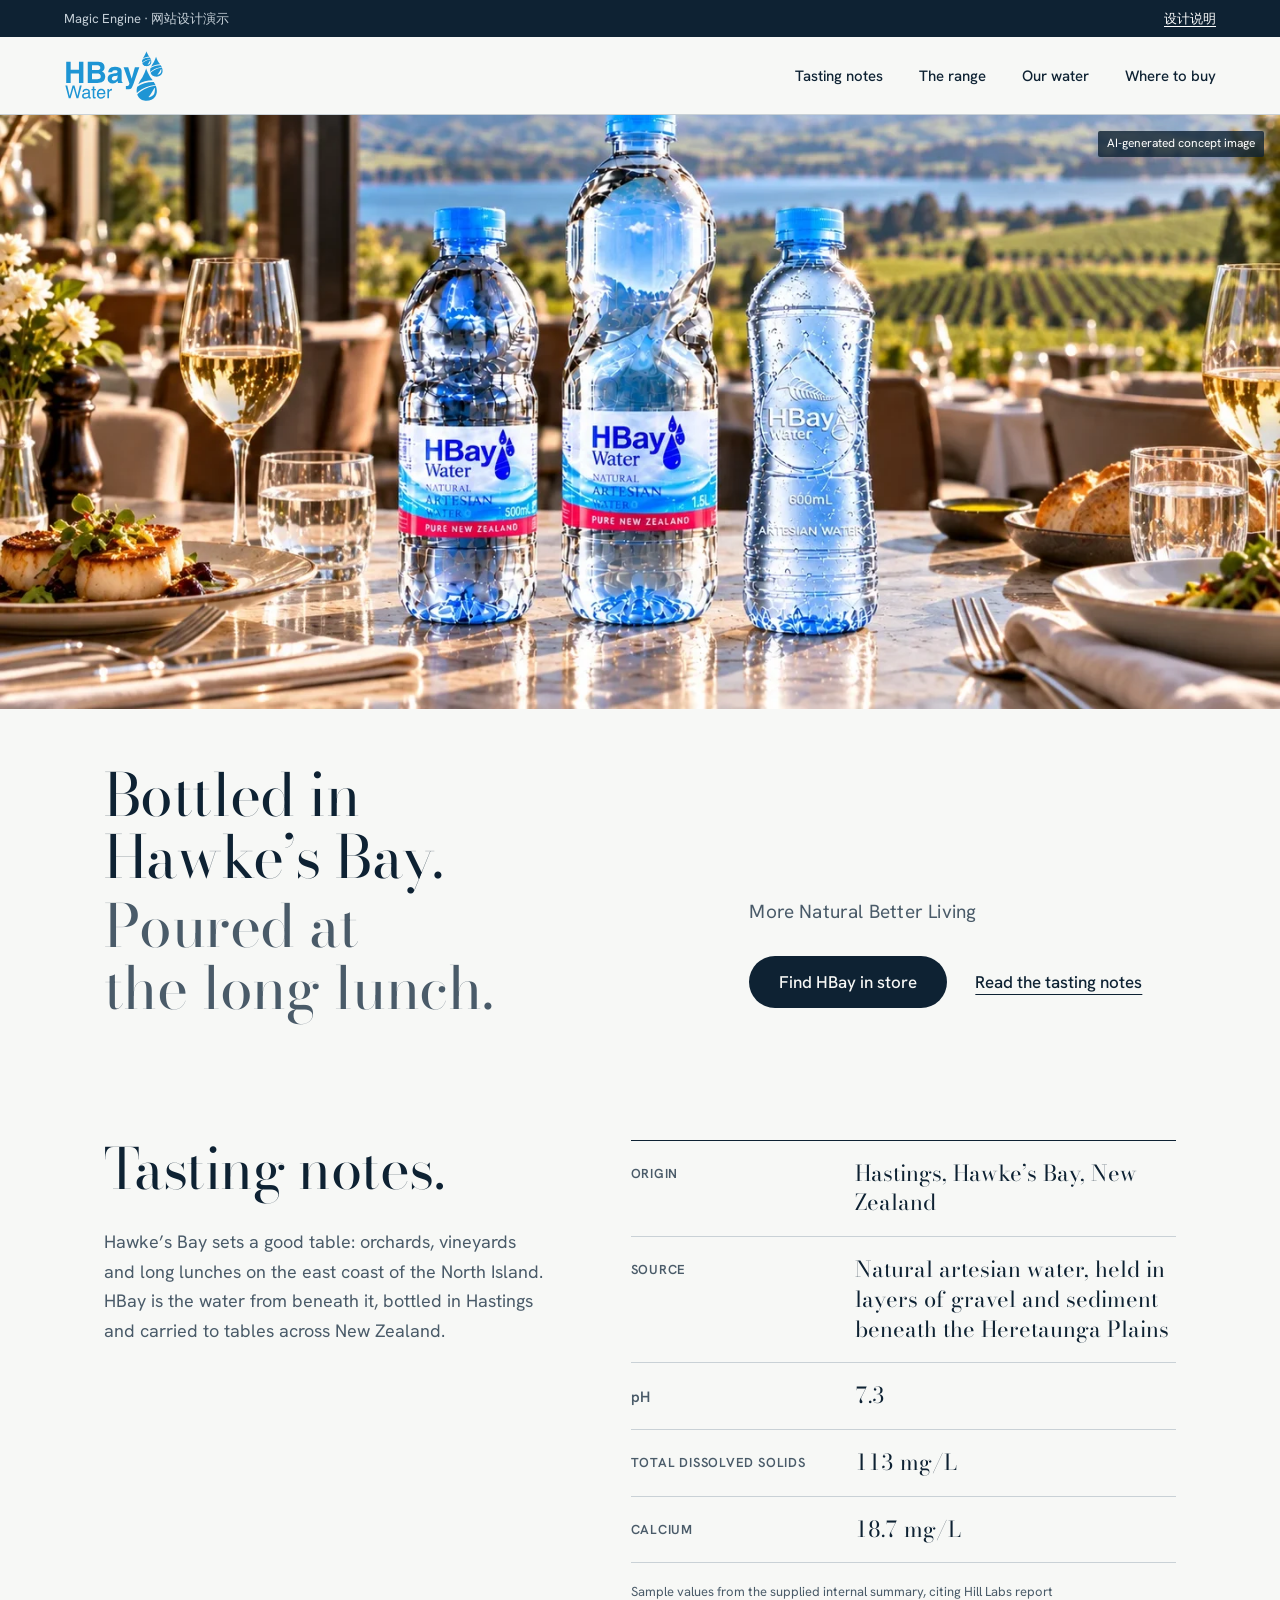
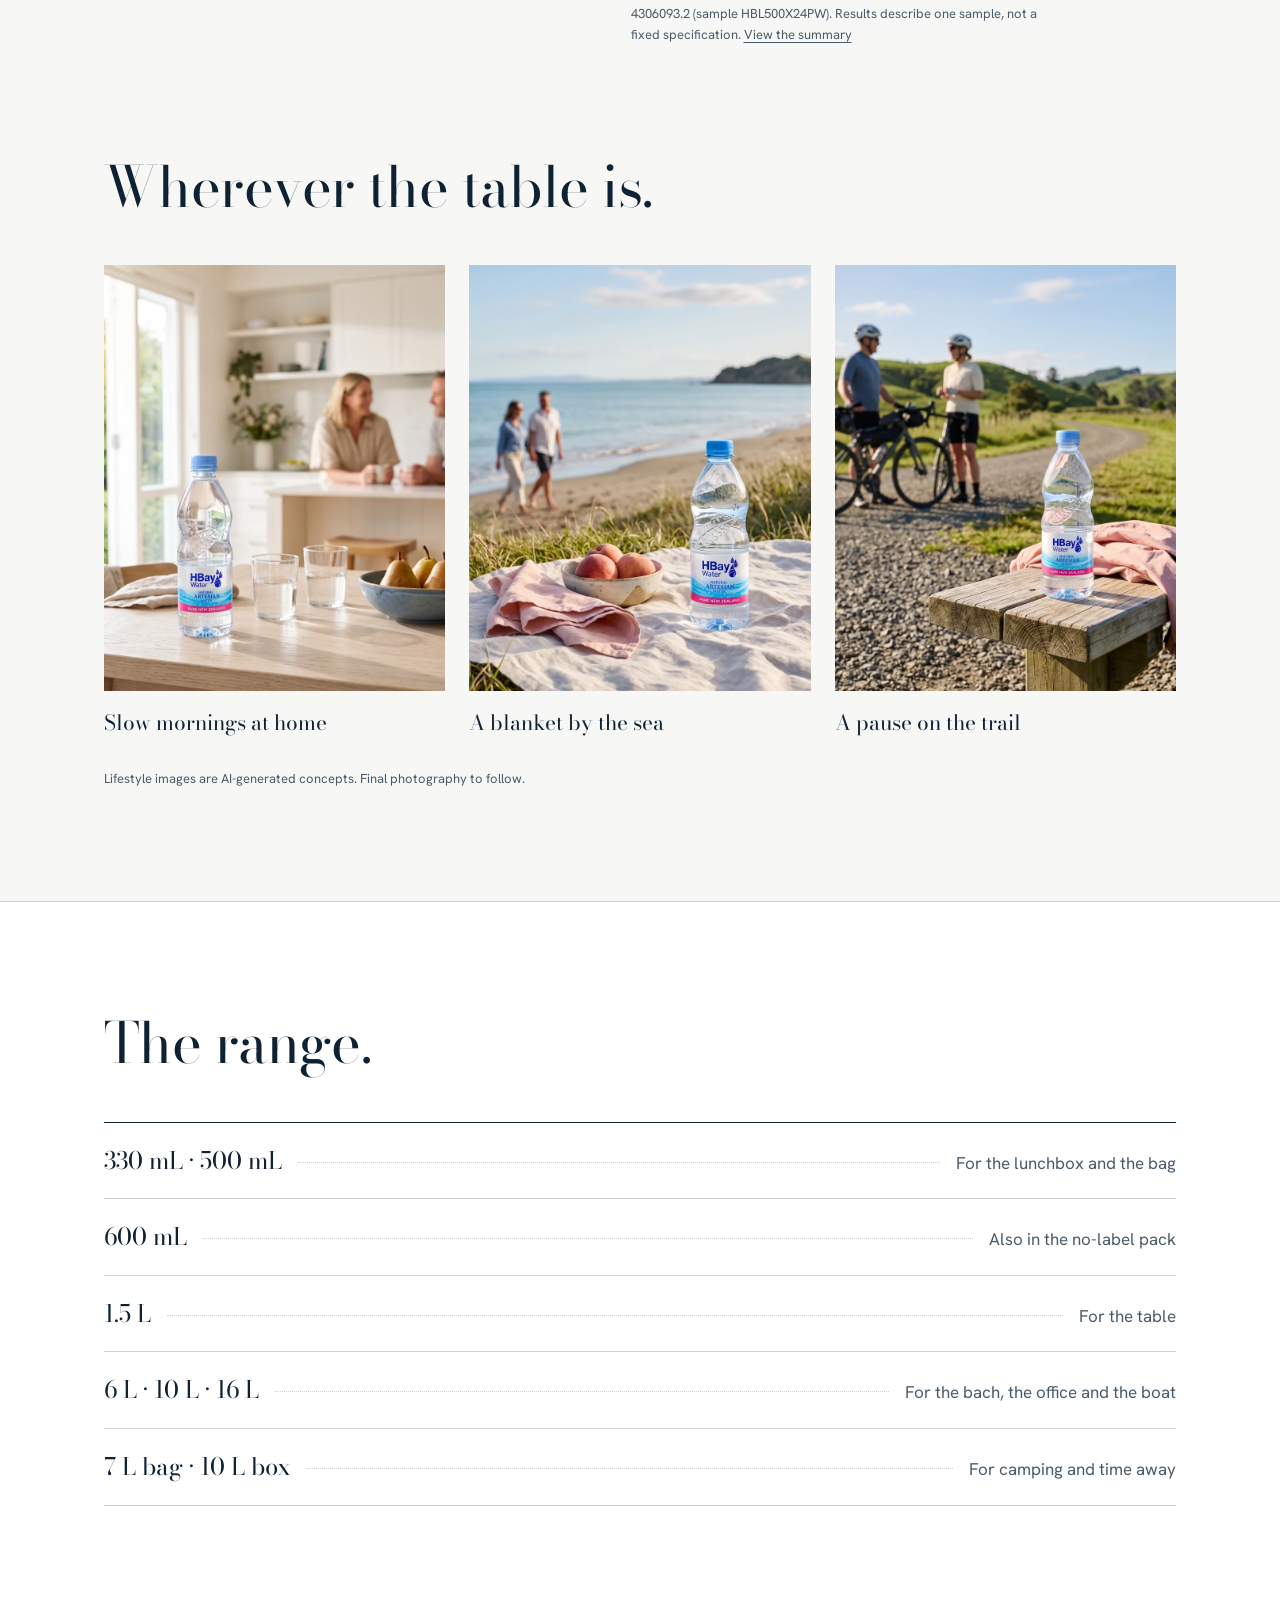
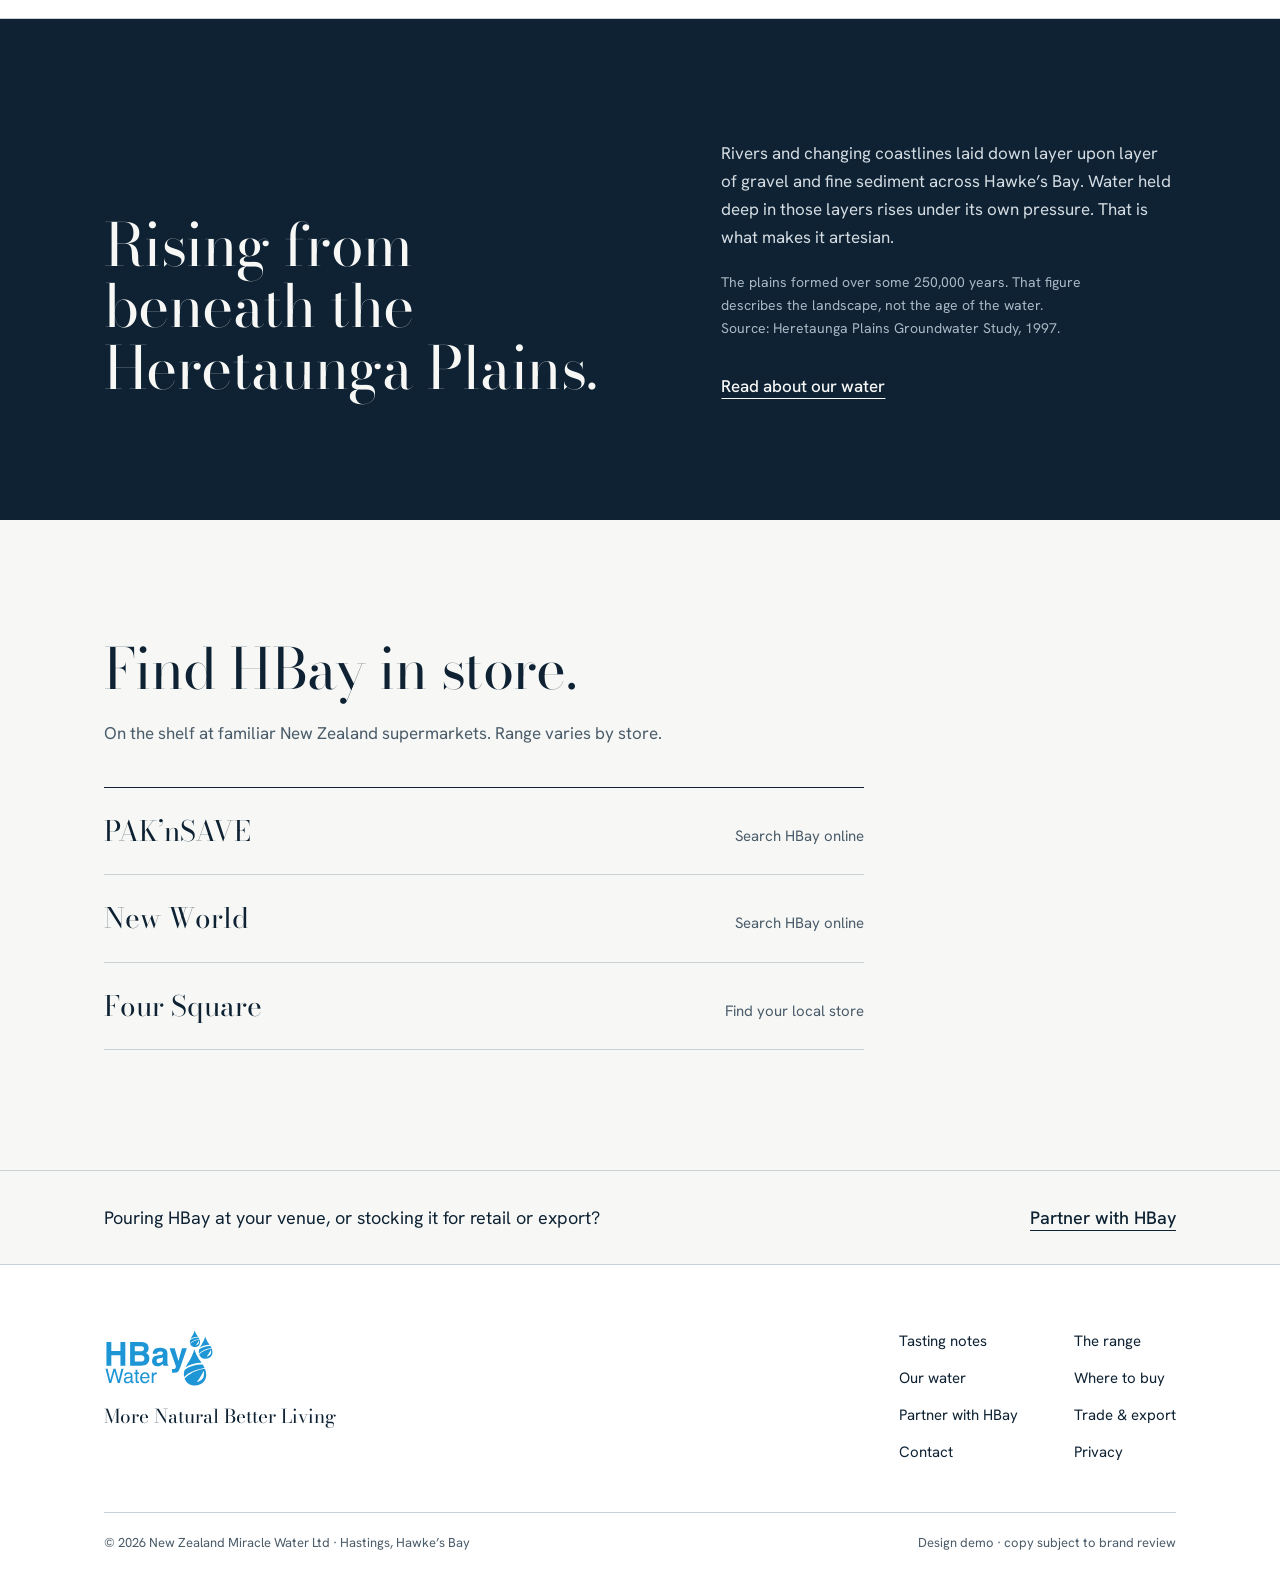
==== design/index.html @ 1680ffd0 "Merge pull request #3 from bigbigraydeng-maker/home-redesign-benchmark Home: Hawke's Bay long-lunch " ====
<!doctype html>
<html lang="en-NZ">
<head>
<meta charset="utf-8">
<meta name="viewport" content="width=device-width,initial-scale=1">
<meta name="robots" content="noindex,nofollow">
<title>HBay Water · More Natural Better Living</title>
<meta name="description" content="HBay natural artesian water, bottled in Hastings, Hawke’s Bay. Find it at PAK’nSAVE, New World and Four Square.">
<link rel="preconnect" href="https://fonts.googleapis.com">
<link rel="preconnect" href="https://fonts.gstatic.com" crossorigin>
<link href="https://fonts.googleapis.com/css2?family=Bodoni+Moda:ital,opsz,wght@0,6..96,400;0,6..96,500;1,6..96,400&family=Hanken+Grotesk:wght@400;500;600&display=swap" rel="stylesheet">
<link rel="stylesheet" href="home.css">
</head>
<body>
<div class="demo-bar"><span>Magic Engine · 网站设计演示</span><a href="review.html">设计说明</a></div>

<header class="nav">
  <a class="nav-logo" href="index.html" aria-label="HBay Water home"><img src="../assets/brand/hbay-logo.svg" alt="HBay Water" width="132" height="69"></a>
  <nav class="nav-links" id="nav-links" aria-label="Main">
    <a href="#notes">Tasting notes</a>
    <a href="#list">The range</a>
    <a href="our-water.html">Our water</a>
    <a href="#buy">Where to buy</a>
  </nav>
  <button class="nav-toggle" type="button" aria-controls="nav-links" aria-expanded="false">Menu</button>
</header>

<main>
  <section class="hero" aria-labelledby="hero-title">
    <img class="hero-photo" src="../assets/home/long-lunch.webp" width="1448" height="746" fetchpriority="high" alt="HBay 500 mL, 1.5 L and 600 mL bottles on a lunch table above vineyards and a lake">
    <div class="hero-copy">
      <h1 id="hero-title">Bottled in Hawke’s&nbsp;Bay. <span class="second">Poured at the long&nbsp;lunch.</span></h1>
      <div class="hero-side">
        <p class="hero-slogan">More Natural Better Living</p>
        <div class="hero-actions">
          <a class="btn" href="#buy">Find HBay in store</a>
          <a class="link" href="#notes">Read the tasting notes</a>
        </div>
      </div>
    </div>
    <p class="credit">AI-generated concept image</p>
  </section>

  <section class="notes" id="notes" aria-labelledby="notes-title">
    <div class="wrap notes-grid">
      <div class="notes-intro">
        <h2 id="notes-title">Tasting notes.</h2>
        <p>Hawke’s Bay sets a good table: orchards, vineyards and long lunches on the east coast of the North Island. HBay is the water from beneath it, bottled in Hastings and carried to tables across New Zealand.</p>
      </div>
      <div>
        <dl class="sheet">
          <div><dt>Origin</dt><dd>Hastings, Hawke’s Bay, New Zealand</dd></div>
          <div><dt>Source</dt><dd>Natural artesian water, held in layers of gravel and sediment beneath the Heretaunga Plains</dd></div>
          <div><dt class="raw">pH</dt><dd>7.3</dd></div>
          <div><dt>Total dissolved solids</dt><dd>113 mg/L</dd></div>
          <div><dt>Calcium</dt><dd>18.7 mg/L</dd></div>
        </dl>
        <p class="sheet-note">Sample values from the supplied internal summary, citing Hill Labs report 4306093.2 (sample HBL500X24PW). Results describe one sample, not a fixed specification. <a href="reports.html?doc=water">View the summary</a></p>
      </div>
    </div>
  </section>

  <section class="moments" aria-labelledby="moments-title">
    <div class="wrap">
      <h2 id="moments-title">Wherever the table is.</h2>
    </div>
    <div class="wrap moments-row">
      <figure><img src="../assets/lifestyle/v5/kitchen-morning.webp" width="1440" height="1076" loading="lazy" alt="An HBay bottle and glasses on a kitchen table on a bright morning"><figcaption>Slow mornings at home</figcaption></figure>
      <figure><img src="../assets/lifestyle/v5/coastal-picnic.webp" width="1440" height="1076" loading="lazy" alt="An HBay bottle on a picnic blanket above a beach"><figcaption>A blanket by the sea</figcaption></figure>
      <figure><img src="../assets/lifestyle/v5/trail-break.webp" width="1440" height="1076" loading="lazy" alt="An HBay bottle on a bench beside a country cycle trail"><figcaption>A pause on the trail</figcaption></figure>
    </div>
    <div class="wrap"><p class="credit-line">Lifestyle images are AI-generated concepts. Final photography to follow.</p></div>
  </section>

  <section class="list" id="list" aria-labelledby="list-title"><span id="range" class="anchor"></span>
    <div class="wrap">
      <h2 id="list-title">The range.</h2>
      <ol class="menu">
        <li><span class="item">330 mL · 500 mL</span><span class="dots" aria-hidden="true"></span><span class="use">For the lunchbox and the bag</span></li>
        <li><span class="item">600 mL</span><span class="dots" aria-hidden="true"></span><span class="use">Also in the no-label pack</span></li>
        <li><span class="item">1.5 L</span><span class="dots" aria-hidden="true"></span><span class="use">For the table</span></li>
        <li><span class="item">6 L · 10 L · 16 L</span><span class="dots" aria-hidden="true"></span><span class="use">For the bach, the office and the boat</span></li>
        <li><span class="item">7 L bag · 10 L box</span><span class="dots" aria-hidden="true"></span><span class="use">For camping and time away</span></li>
      </ol>
    </div>
  </section>

  <section class="source" aria-labelledby="source-title"><span id="water" class="anchor"></span><span id="story" class="anchor"></span>
    <div class="wrap source-grid">
      <h2 id="source-title">Rising from beneath the Heretaunga Plains.</h2>
      <div>
        <p>Rivers and changing coastlines laid down layer upon layer of gravel and fine sediment across Hawke’s Bay. Water held deep in those layers rises under its own pressure. That is what makes it artesian.</p>
        <p class="aside">The plains formed over some 250,000 years. That figure describes the landscape, not the age of the water. Source: Heretaunga Plains Groundwater Study, 1997.</p>
        <a class="link" href="our-water.html">Read about our water</a>
      </div>
    </div>
  </section>

  <section class="buy" id="buy" aria-labelledby="buy-title">
    <div class="wrap buy-wrap">
      <div>
        <h2 id="buy-title">Find HBay in store.</h2>
        <p class="buy-intro">On the shelf at familiar New Zealand supermarkets. Range varies by store.</p>
        <ul class="stores">
          <li><a href="https://www.paknsave.co.nz/shop/search?pg=1&amp;q=hbay" target="_blank" rel="noopener"><span>PAK’nSAVE</span><small>Search HBay online</small></a></li>
          <li><a href="https://www.newworld.co.nz/shop/search?pg=1&amp;q=hbay" target="_blank" rel="noopener"><span>New World</span><small>Search HBay online</small></a></li>
          <li><a href="https://www.foursquare.co.nz/store-finder" target="_blank" rel="noopener"><span>Four Square</span><small>Find your local store</small></a></li>
        </ul>
      </div>
    </div>
  </section>

  <aside class="trade">
    <div class="wrap trade-row">
      <p>Pouring HBay at your venue, or stocking it for retail or export?</p>
      <a class="link" href="partner.html">Partner with HBay</a>
    </div>
  </aside>
</main>

<footer class="footer">
  <div class="wrap footer-row">
    <div>
      <img src="../assets/brand/hbay-logo.svg" alt="HBay Water" width="110" height="58">
      <p class="footer-slogan">More Natural Better Living</p>
    </div>
    <nav aria-label="Footer">
      <a href="#notes">Tasting notes</a>
      <a href="#list">The range</a>
      <a href="our-water.html">Our water</a>
      <a href="#buy">Where to buy</a>
      <a href="partner.html">Partner with HBay</a>
      <a href="trade-export.html">Trade &amp; export</a>
      <a href="contact.html">Contact</a>
      <a href="privacy.html">Privacy</a>
    </nav>
  </div>
  <div class="wrap footer-base">
    <span>© 2026 New Zealand Miracle Water Ltd · Hastings, Hawke’s Bay</span>
    <span>Design demo · copy subject to brand review</span>
  </div>
</footer>

<script>
const t=document.querySelector('.nav-toggle'),l=document.getElementById('nav-links');
t.addEventListener('click',()=>{const o=l.classList.toggle('open');t.setAttribute('aria-expanded',o)});
l.querySelectorAll('a').forEach(a=>a.addEventListener('click',()=>{l.classList.remove('open');t.setAttribute('aria-expanded','false')}));
</script>
</body>
</html>
---- design/home.css ----
/* HBay home: a Hawke's Bay cellar-door tasting card, applied to water. */
:root{
  --linen:#F7F8F6;
  --white:#fff;
  --ink:#0E2233;
  --ink-soft:#4A5B69;
  --rule:#C9D1D6;
  --blue:#1E95D4;
  --blue-text:#0D6FA3;
  --serif:"Bodoni Moda",Didot,"Bodoni 72",serif;
  --sans:"Hanken Grotesk",system-ui,sans-serif;
  --wrap:1200px;
  --gutter:clamp(20px,5vw,64px);
}
*{box-sizing:border-box}
html{scroll-behavior:smooth;-webkit-text-size-adjust:100%}
body{margin:0;background:var(--linen);color:var(--ink);font:400 17px/1.65 var(--sans)}
img{display:block;max-width:100%;height:auto}
a{color:inherit}
p{margin:0}
::selection{background:var(--ink);color:var(--linen)}
:focus-visible{outline:2px solid var(--blue-text);outline-offset:4px}
h1,h2{font-family:var(--serif);font-weight:400;letter-spacing:-.01em;line-height:1.05;margin:0;text-wrap:balance;font-optical-sizing:auto}
h1 em,h2 em{font-style:italic}
.wrap{max-width:var(--wrap);margin:0 auto;padding:0 var(--gutter)}
.anchor{position:absolute;top:-90px}
section{position:relative}

/* Demo chrome (client review only) */
.demo-bar{display:flex;justify-content:space-between;gap:16px;padding:8px var(--gutter);background:var(--ink);color:#C7D1D9;font-size:13px}
.demo-bar a{color:var(--white);text-underline-offset:3px}

/* Navigation */
.nav{position:sticky;top:0;z-index:10;display:flex;align-items:center;justify-content:space-between;gap:24px;height:78px;padding:0 var(--gutter);background:rgba(247,248,246,.96);border-bottom:1px solid var(--rule)}
.nav-logo img{width:100px}
.nav-links{display:flex;gap:36px;font-size:15px;font-weight:500}
.nav-links a{text-decoration:underline;text-decoration-color:transparent;text-underline-offset:8px;padding:6px 0;transition:text-decoration-color .25s}
.nav-links a:hover{text-decoration-color:var(--ink)}
.nav-toggle{display:none;font:500 15px/1 var(--sans);color:var(--ink);background:none;border:1px solid var(--rule);border-radius:999px;padding:12px 18px;cursor:pointer}

/* Buttons and links */
.btn{display:inline-flex;align-items:center;min-height:52px;padding:0 30px;border-radius:999px;background:var(--ink);color:var(--linen);font-weight:500;text-decoration:none;transition:background .25s}
.btn:hover{background:var(--blue-text)}
.link{font-weight:500;text-decoration:underline;text-decoration-thickness:1px;text-underline-offset:6px}
.link:hover{color:var(--blue-text)}

/* Hero: the table among the vines, un-fogged; headline set below on the linen like a cover line */
.hero{background:var(--linen)}
.hero-photo{width:100%;height:min(66vh,620px);object-fit:cover;object-position:50% 55%}
.hero-copy{display:grid;grid-template-columns:7fr 5fr;gap:48px;align-items:end;max-width:var(--wrap);margin:0 auto;padding:56px var(--gutter) 24px}
.hero h1{font-size:clamp(40px,4.6vw,68px)}
.hero h1 .second{display:block;margin-top:.12em;color:var(--ink-soft)}
.hero-side{align-self:end;padding-bottom:12px}
.hero-slogan{font-size:19px;letter-spacing:.01em;color:var(--ink-soft)}
.hero-actions{display:flex;flex-wrap:wrap;align-items:center;gap:20px 28px;margin-top:28px}
.credit{position:absolute;z-index:2;right:16px;top:16px;font-size:12px;color:var(--white);background:rgba(14,34,51,.8);padding:3px 9px;border-radius:2px}

/* Tasting notes: a printed sheet with hairline rules */
.notes{padding:96px 0 112px}
.notes-grid{display:grid;grid-template-columns:5fr 6fr;gap:72px;align-items:start}
.notes h2,.moments h2,.list h2,.buy h2{font-size:clamp(40px,4.4vw,64px)}
.notes-intro p{margin-top:28px;max-width:44ch;color:var(--ink-soft);font-size:18px}
.sheet{margin:0;border-top:1px solid var(--ink)}
.sheet div{display:grid;grid-template-columns:200px 1fr;gap:24px;padding:18px 0;border-bottom:1px solid var(--rule)}
.sheet dt{font-size:13px;font-weight:600;letter-spacing:.06em;text-transform:uppercase;color:var(--ink-soft);padding-top:4px}
.sheet dt.raw{text-transform:none;letter-spacing:.02em;font-size:15px}
.sheet dd{margin:0;font-family:var(--serif);font-size:22px;line-height:1.35;font-variant-numeric:lining-nums tabular-nums}
.sheet-note{margin-top:18px;font-size:13px;color:var(--ink-soft);max-width:62ch}
.sheet-note a{text-underline-offset:3px}

/* Moments */
.moments{padding:0 0 112px}
.moments-row{display:grid;grid-template-columns:repeat(3,1fr);gap:24px;margin-top:48px}
.moments figure{margin:0}
.moments img{width:100%;aspect-ratio:4/5;object-fit:cover}
.moments figcaption{margin-top:14px;font-family:var(--serif);font-size:21px}
.credit-line{margin-top:28px;font-size:13px;color:var(--ink-soft)}

/* The list: a wine-list of formats */
.list{padding:112px 0;background:var(--white);border-top:1px solid var(--rule);border-bottom:1px solid var(--rule)}
.menu{list-style:none;margin:48px 0 0;padding:0;border-top:1px solid var(--ink)}
.menu li{display:flex;align-items:baseline;gap:16px;padding:18px 0;border-bottom:1px solid var(--rule)}
.menu .item{font-family:var(--serif);font-size:24px;white-space:nowrap;font-variant-numeric:lining-nums}
.menu .dots{flex:1;border-bottom:1px dotted var(--rule);transform:translateY(-6px)}
.menu .use{color:var(--ink-soft);text-align:right}

/* Source */
.source{padding:120px 0;background:var(--ink);color:var(--linen)}
.source-grid{display:grid;grid-template-columns:6fr 5fr;gap:72px;align-items:end}
.source h2{font-size:clamp(40px,4.6vw,68px)}
.source p{color:#D4DCE2;max-width:46ch}
.source .aside{margin-top:20px;font-size:14px;color:#A9B8C4}
.source .link{display:inline-block;margin-top:32px;color:var(--linen)}

/* Where to buy */
.buy{padding:120px 0}
.buy-wrap>div{max-width:760px}
.buy-intro{margin-top:20px;color:var(--ink-soft)}
.stores{list-style:none;margin:40px 0 0;padding:0;border-top:1px solid var(--ink)}
.stores a{display:flex;justify-content:space-between;align-items:baseline;gap:16px;padding:20px 0;border-bottom:1px solid var(--rule);text-decoration:none}
.stores span{transition:transform .25s}
.stores a:hover span{transform:translateX(10px)}
.stores span{font-family:var(--serif);font-size:28px}
.stores small{font-size:15px;color:var(--ink-soft)}
.shelf{margin:0;position:relative}
.shelf img{width:100%;aspect-ratio:4/3;object-fit:cover}
.shelf figcaption{position:absolute;left:14px;bottom:14px;font-size:12px;color:var(--white);background:rgba(14,34,51,.8);padding:3px 9px;border-radius:2px}

/* Trade line and footer */
.trade{border-top:1px solid var(--rule)}
.trade-row{display:flex;flex-wrap:wrap;justify-content:space-between;align-items:center;gap:16px;padding-top:32px;padding-bottom:32px;font-size:18px}
.footer{padding:64px 0 28px;background:var(--white);border-top:1px solid var(--rule)}
.footer-row{display:flex;flex-wrap:wrap;justify-content:space-between;gap:40px}
.footer-slogan{margin-top:14px;font-family:var(--serif);font-size:19px}
.footer nav{display:grid;grid-template-columns:repeat(2,auto);gap:12px 56px;font-size:15px}
.footer nav a{text-decoration:none}
.footer nav a:hover{text-decoration:underline;text-underline-offset:4px}
.footer-base{display:flex;flex-wrap:wrap;justify-content:space-between;gap:12px;margin-top:48px;font-size:13px;color:var(--ink-soft)}
.footer-base>span:first-child{flex:1}
.footer-base{background:linear-gradient(var(--rule),var(--rule)) var(--gutter) 0/calc(100% - 2*var(--gutter)) 1px no-repeat;padding-top:20px}

/* Tablet */
@media (max-width:960px){
  .notes-grid,.source-grid{grid-template-columns:1fr;gap:40px}
}

/* Phone: photo first, headline below on linen */
@media (max-width:720px){
  body{font-size:16px}
  .nav{height:64px}
  .nav-logo img{width:84px}
  .nav-toggle{display:block}
  .nav-links{display:none;position:absolute;top:100%;left:0;right:0;flex-direction:column;gap:0;background:var(--linen);border-bottom:1px solid var(--rule);padding:8px var(--gutter) 16px}
  .nav-links.open{display:flex}
  .nav-links a{padding:14px 0;border-bottom:1px solid var(--rule)}
  .hero-photo{height:auto;aspect-ratio:1/1;object-position:50% 50%}
  .hero-copy{grid-template-columns:1fr;gap:24px;padding:36px var(--gutter) 8px}
  .credit{top:12px;bottom:auto;right:12px}
  .notes,.list,.source,.buy{padding:80px 0}
  .moments{padding-bottom:80px}
  .moments-row{grid-template-columns:1fr;gap:32px}
  .moments img{aspect-ratio:4/3}
  .sheet div{grid-template-columns:1fr;gap:4px}
  .sheet dt.raw{text-transform:none;letter-spacing:.02em;font-size:15px}
.sheet dd{font-size:20px}
  .menu li{flex-wrap:wrap;gap:4px 16px}
  .menu .dots{display:none}
  .menu .use{text-align:left;flex-basis:100%}
  .stores span{font-size:24px}
  .footer nav{grid-template-columns:1fr 1fr;gap:12px 24px}
  .footer-base{flex-direction:column;gap:6px}
  .footer-base>span:first-child{flex:none}
}

@media (prefers-reduced-motion:reduce){html{scroll-behavior:auto}*{transition:none!important}}
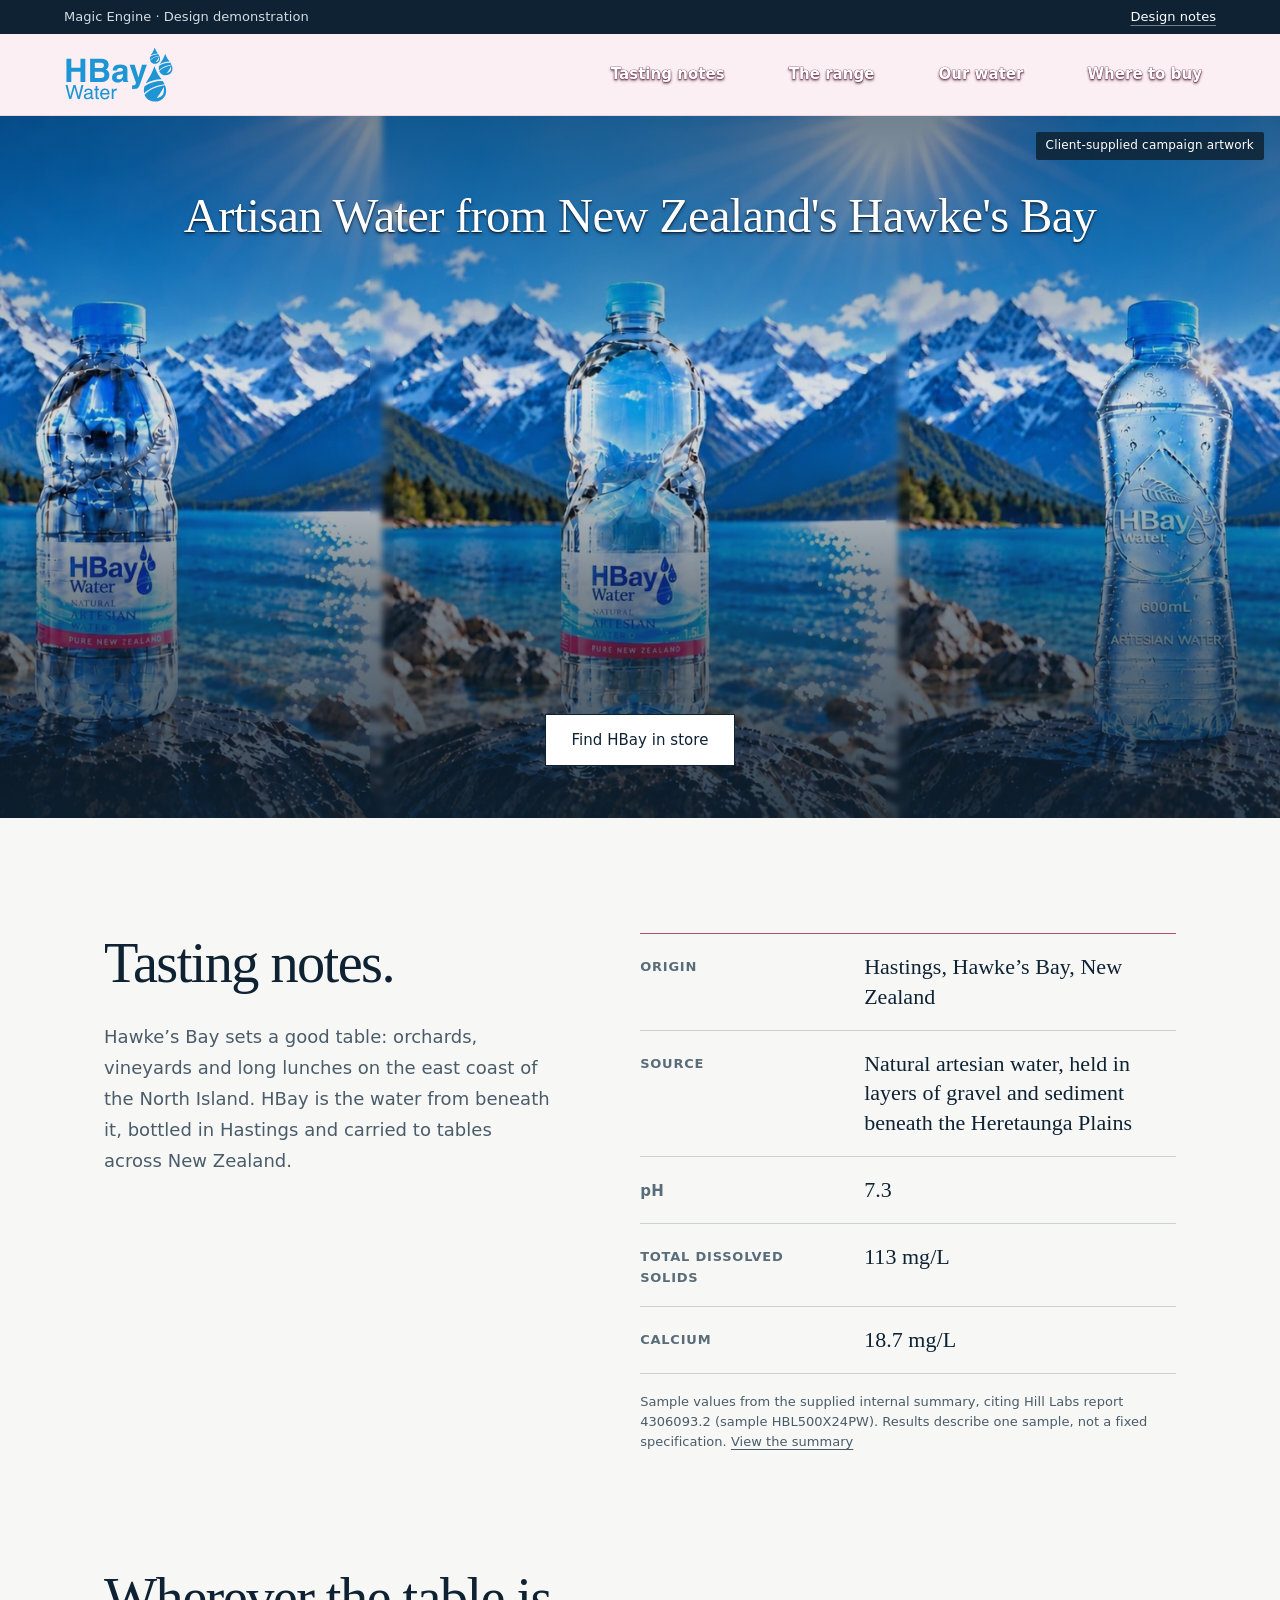
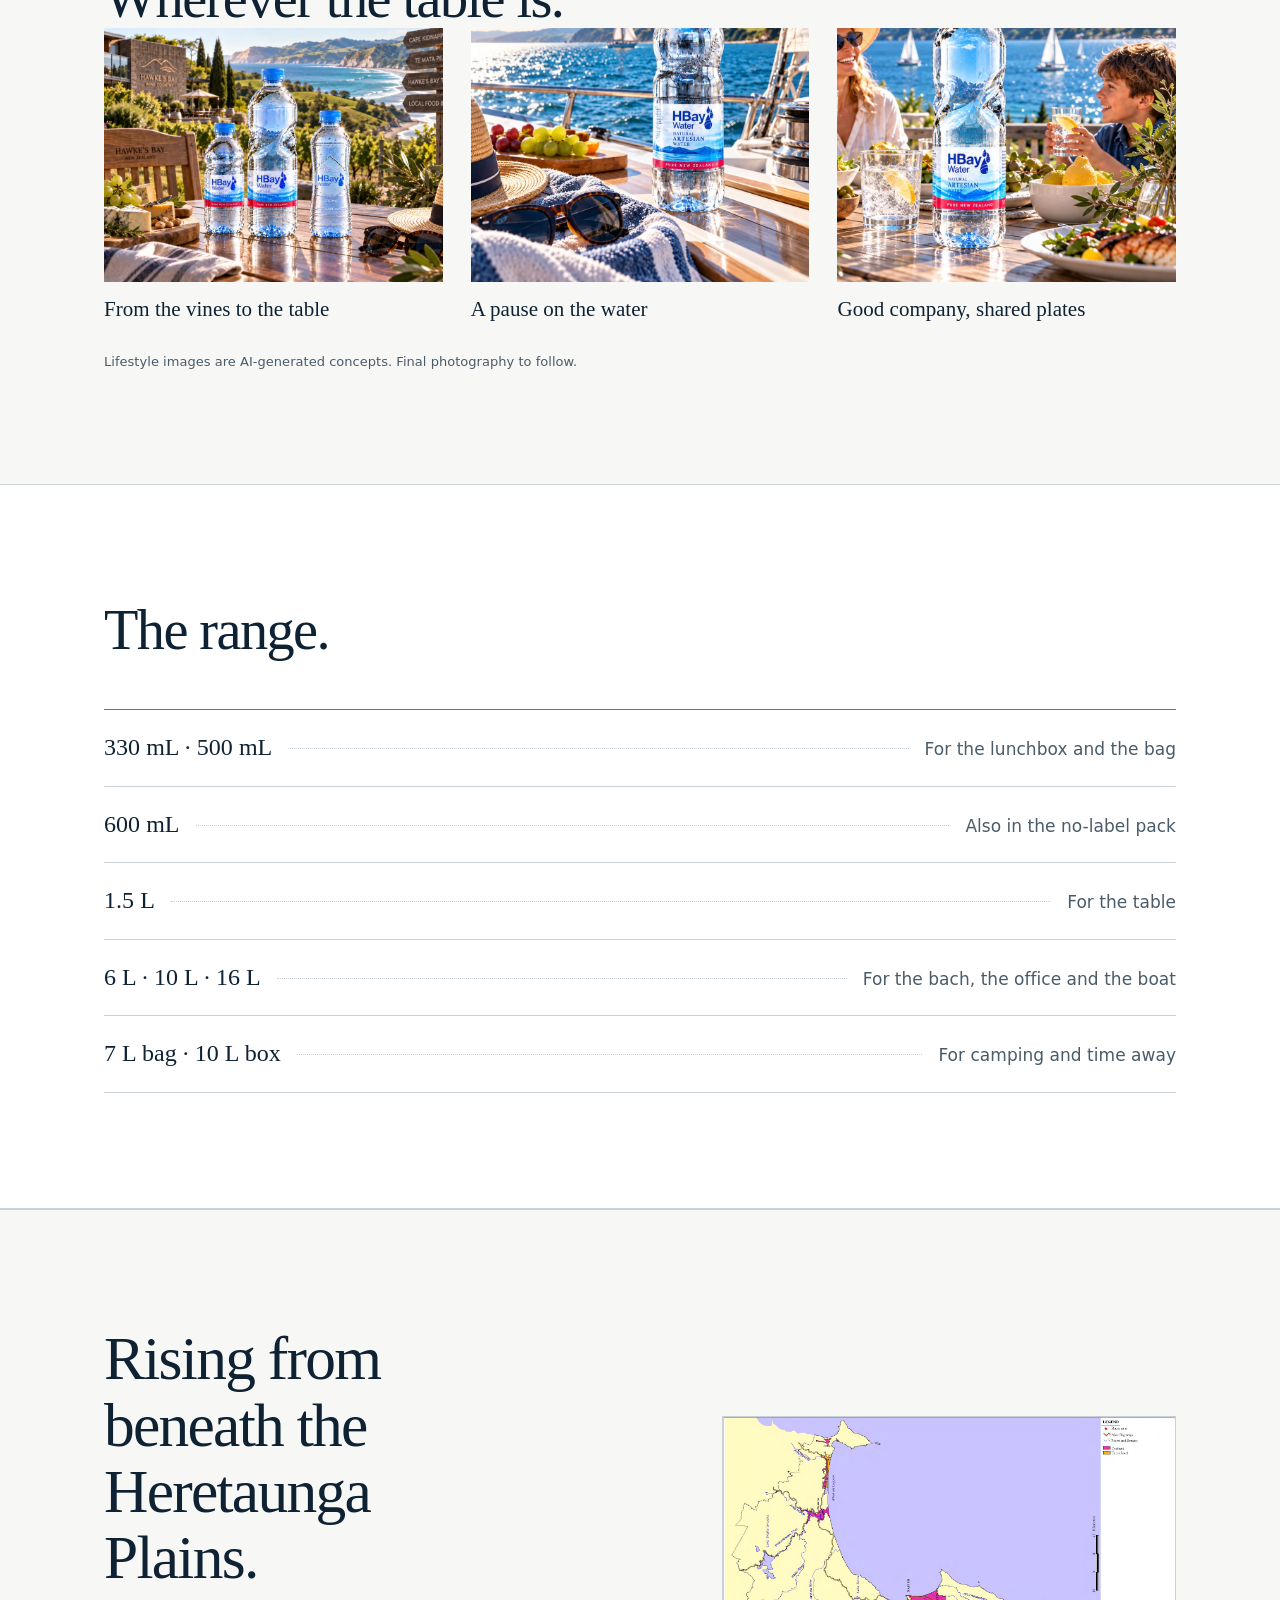
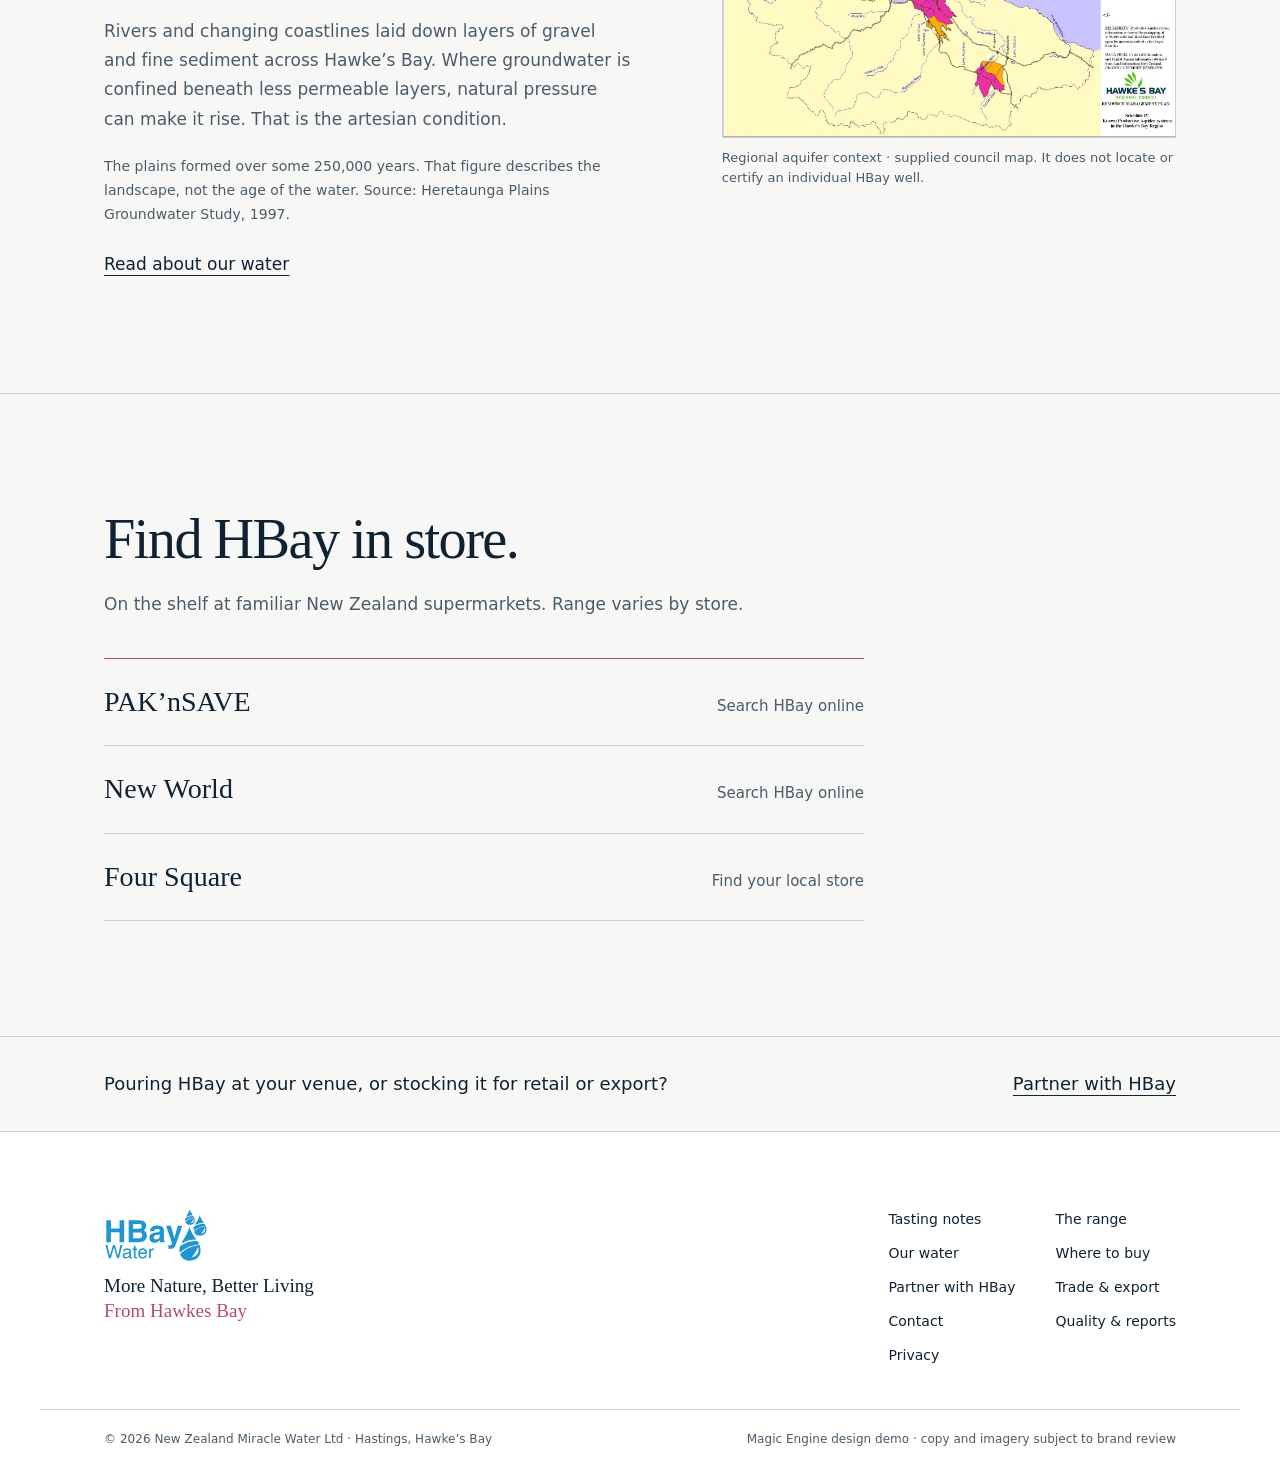
==== commit 6ded5a69: "Merge pull request #5 from bigbigraydeng-maker/codex-client-direction-handoff Backup: Codex client-d" ====
--- a/design/index.html
+++ b/design/index.html
@@ -4,15 +4,13 @@
 <meta charset="utf-8">
 <meta name="viewport" content="width=device-width,initial-scale=1">
 <meta name="robots" content="noindex,nofollow">
-<title>HBay Water · More Natural Better Living</title>
+<title>HBay Water · More Nature, Better Living · From Hawkes Bay</title>
 <meta name="description" content="HBay natural artesian water, bottled in Hastings, Hawke’s Bay. Find it at PAK’nSAVE, New World and Four Square.">
-<link rel="preconnect" href="https://fonts.googleapis.com">
-<link rel="preconnect" href="https://fonts.gstatic.com" crossorigin>
-<link href="https://fonts.googleapis.com/css2?family=Bodoni+Moda:ital,opsz,wght@0,6..96,400;0,6..96,500;1,6..96,400&family=Hanken+Grotesk:wght@400;500;600&display=swap" rel="stylesheet">
 <link rel="stylesheet" href="home.css">
+<link rel="stylesheet" href="wine-world.css">
 </head>
-<body>
-<div class="demo-bar"><span>Magic Engine · 网站设计演示</span><a href="review.html">设计说明</a></div>
+<body class="home-page">
+<div class="demo-bar"><span>Magic Engine · Design demonstration</span><a href="review.html">Design notes</a></div>
 
 <header class="nav">
   <a class="nav-logo" href="index.html" aria-label="HBay Water home"><img src="../assets/brand/hbay-logo.svg" alt="HBay Water" width="132" height="69"></a>
@@ -27,18 +25,16 @@
 
 <main>
   <section class="hero" aria-labelledby="hero-title">
-    <img class="hero-photo" src="../assets/home/long-lunch.webp" width="1448" height="746" fetchpriority="high" alt="HBay 500 mL, 1.5 L and 600 mL bottles on a lunch table above vineyards and a lake">
+    <img class="hero-photo" src="../assets/home/hbay-client-hero-clean.webp" width="1877" height="838" fetchpriority="high" alt="Three HBay Water bottles against an alpine lake landscape">
     <div class="hero-copy">
-      <h1 id="hero-title">Bottled in Hawke’s&nbsp;Bay. <span class="second">Poured at the long&nbsp;lunch.</span></h1>
+      <h1 id="hero-title" class="hero-title-overlay">Artisan Water from New Zealand's Hawke's Bay</h1>
       <div class="hero-side">
-        <p class="hero-slogan">More Natural Better Living</p>
         <div class="hero-actions">
           <a class="btn" href="#buy">Find HBay in store</a>
-          <a class="link" href="#notes">Read the tasting notes</a>
         </div>
       </div>
     </div>
-    <p class="credit">AI-generated concept image</p>
+    <p class="credit">Client-supplied campaign artwork</p>
   </section>
 
   <section class="notes" id="notes" aria-labelledby="notes-title">
@@ -65,9 +61,9 @@
       <h2 id="moments-title">Wherever the table is.</h2>
     </div>
     <div class="wrap moments-row">
-      <figure><img src="../assets/lifestyle/v5/kitchen-morning.webp" width="1440" height="1076" loading="lazy" alt="An HBay bottle and glasses on a kitchen table on a bright morning"><figcaption>Slow mornings at home</figcaption></figure>
-      <figure><img src="../assets/lifestyle/v5/coastal-picnic.webp" width="1440" height="1076" loading="lazy" alt="An HBay bottle on a picnic blanket above a beach"><figcaption>A blanket by the sea</figcaption></figure>
-      <figure><img src="../assets/lifestyle/v5/trail-break.webp" width="1440" height="1076" loading="lazy" alt="An HBay bottle on a bench beside a country cycle trail"><figcaption>A pause on the trail</figcaption></figure>
+      <figure><img src="../assets/lifestyle/client-marketing/quiet-table.webp" width="960" height="720" loading="lazy" decoding="async" alt="HBay bottles on an outdoor lunch table at a Hawke’s Bay vineyard, with coastal hills in the distance"><figcaption>From the vines to the table</figcaption></figure>
+      <figure><img src="../assets/lifestyle/client-marketing/coastal-lunch.webp" width="960" height="720" loading="lazy" decoding="async" alt="An HBay bottle and fruit on a boat-side table overlooking the water"><figcaption>A pause on the water</figcaption></figure>
+      <figure><img src="../assets/lifestyle/client-marketing/family-table.webp" width="960" height="720" loading="lazy" decoding="async" alt="HBay water and a shared meal with family gathered around a table by the bay"><figcaption>Good company, shared plates</figcaption></figure>
     </div>
     <div class="wrap"><p class="credit-line">Lifestyle images are AI-generated concepts. Final photography to follow.</p></div>
   </section>
@@ -87,12 +83,16 @@
 
   <section class="source" aria-labelledby="source-title"><span id="water" class="anchor"></span><span id="story" class="anchor"></span>
     <div class="wrap source-grid">
-      <h2 id="source-title">Rising from beneath the Heretaunga Plains.</h2>
-      <div>
-        <p>Rivers and changing coastlines laid down layer upon layer of gravel and fine sediment across Hawke’s Bay. Water held deep in those layers rises under its own pressure. That is what makes it artesian.</p>
+      <div class="source-copy">
+        <h2 id="source-title">Rising from beneath the Heretaunga Plains.</h2>
+        <p>Rivers and changing coastlines laid down layers of gravel and fine sediment across Hawke’s Bay. Where groundwater is confined beneath less permeable layers, natural pressure can make it rise. That is the artesian condition.</p>
         <p class="aside">The plains formed over some 250,000 years. That figure describes the landscape, not the age of the water. Source: Heretaunga Plains Groundwater Study, 1997.</p>
         <a class="link" href="our-water.html">Read about our water</a>
       </div>
+      <figure class="source-map">
+        <img src="../research/previews/artesian.png" width="1600" height="1133" loading="lazy" alt="Regional map of known productive aquifer systems in Hawke’s Bay">
+        <figcaption>Regional aquifer context · supplied council map. It does not locate or certify an individual HBay well.</figcaption>
+      </figure>
     </div>
   </section>
 
@@ -122,7 +122,7 @@
   <div class="wrap footer-row">
     <div>
       <img src="../assets/brand/hbay-logo.svg" alt="HBay Water" width="110" height="58">
-      <p class="footer-slogan">More Natural Better Living</p>
+      <p class="footer-slogan">More Nature, Better Living<br><span>From Hawkes Bay</span></p>
     </div>
     <nav aria-label="Footer">
       <a href="#notes">Tasting notes</a>
@@ -132,19 +132,16 @@
       <a href="partner.html">Partner with HBay</a>
       <a href="trade-export.html">Trade &amp; export</a>
       <a href="contact.html">Contact</a>
+      <a href="reports.html?doc=water">Quality &amp; reports</a>
       <a href="privacy.html">Privacy</a>
     </nav>
   </div>
   <div class="wrap footer-base">
     <span>© 2026 New Zealand Miracle Water Ltd · Hastings, Hawke’s Bay</span>
-    <span>Design demo · copy subject to brand review</span>
+    <span>Magic Engine design demo · copy and imagery subject to brand review</span>
   </div>
 </footer>
 
-<script>
-const t=document.querySelector('.nav-toggle'),l=document.getElementById('nav-links');
-t.addEventListener('click',()=>{const o=l.classList.toggle('open');t.setAttribute('aria-expanded',o)});
-l.querySelectorAll('a').forEach(a=>a.addEventListener('click',()=>{l.classList.remove('open');t.setAttribute('aria-expanded','false')}));
-</script>
+<script src="site.js" defer></script>
 </body>
 </html>
--- a/design/home.css
+++ b/design/home.css
@@ -44,16 +44,21 @@
 .link{font-weight:500;text-decoration:underline;text-decoration-thickness:1px;text-underline-offset:6px}
 .link:hover{color:var(--blue-text)}
 
-/* Hero: the table among the vines, un-fogged; headline set below on the linen like a cover line */
-.hero{background:var(--linen)}
-.hero-photo{width:100%;height:min(66vh,620px);object-fit:cover;object-position:50% 55%}
-.hero-copy{display:grid;grid-template-columns:7fr 5fr;gap:48px;align-items:end;max-width:var(--wrap);margin:0 auto;padding:56px var(--gutter) 24px}
-.hero h1{font-size:clamp(40px,4.6vw,68px)}
-.hero h1 .second{display:block;margin-top:.12em;color:var(--ink-soft)}
-.hero-side{align-self:end;padding-bottom:12px}
-.hero-slogan{font-size:19px;letter-spacing:.01em;color:var(--ink-soft)}
-.hero-actions{display:flex;flex-wrap:wrap;align-items:center;gap:20px 28px;margin-top:28px}
-.credit{position:absolute;z-index:2;right:16px;top:16px;font-size:12px;color:var(--white);background:rgba(14,34,51,.8);padding:3px 9px;border-radius:2px}
+/* Hero: the long-lunch table, with the whole invitation set into the photograph. */
+.hero{position:relative;display:flex;align-items:flex-end;min-height:min(760px,78svh);overflow:hidden;background:var(--ink);color:var(--white)}
+.hero-photo{position:absolute;inset:0;width:100%;height:100%;object-fit:cover;object-position:50% 55%}
+.hero::after{content:"";position:absolute;inset:38% 0 0;pointer-events:none;background:linear-gradient(0deg,rgba(14,34,51,.86) 0%,rgba(14,34,51,.54) 54%,rgba(14,34,51,0) 100%)}
+.hero-copy{position:relative;z-index:1;display:block;width:100%;max-width:var(--wrap);margin:0 auto;padding:56px var(--gutter) 52px}
+.hero .hero-title-overlay{position:absolute;z-index:1;top:8%;left:50%;transform:translateX(-50%);display:flex;flex-direction:column;align-items:center;gap:4px;width:min(92%,1000px);max-width:none;margin:0;color:#10385f;text-align:center;font-family:var(--serif);font-size:clamp(38px,5vw,68px);font-weight:500;line-height:.98;text-shadow:0 1px 10px rgba(235,247,255,.62)}
+.hero-title-overlay span:last-child{font-size:.48em;letter-spacing:.12em}
+.hero-side{margin-top:22px;max-width:620px}
+.hero-slogan{font-size:19px;letter-spacing:.01em;color:var(--white)}
+.hero-actions{display:flex;flex-wrap:wrap;align-items:center;gap:20px 28px;margin-top:24px}
+.hero .btn{background:var(--white);color:var(--ink)}
+.hero .btn:hover{background:#e7edf0}
+.hero .link{color:var(--white)}
+.hero .link:hover{color:#fff}
+.credit{position:absolute;z-index:2;right:16px;top:16px;font-size:12px;color:var(--white);background:rgba(14,34,51,.86);padding:4px 10px;border-radius:2px}
 
 /* Tasting notes: a printed sheet with hairline rules */
 .notes{padding:96px 0 112px}
@@ -72,7 +77,7 @@
 .moments{padding:0 0 112px}
 .moments-row{display:grid;grid-template-columns:repeat(3,1fr);gap:24px;margin-top:48px}
 .moments figure{margin:0}
-.moments img{width:100%;aspect-ratio:4/5;object-fit:cover}
+.moments img{width:100%;aspect-ratio:4/3;object-fit:cover}
 .moments figcaption{margin-top:14px;font-family:var(--serif);font-size:21px}
 .credit-line{margin-top:28px;font-size:13px;color:var(--ink-soft)}
 
@@ -117,14 +122,14 @@
 .footer nav a:hover{text-decoration:underline;text-underline-offset:4px}
 .footer-base{display:flex;flex-wrap:wrap;justify-content:space-between;gap:12px;margin-top:48px;font-size:13px;color:var(--ink-soft)}
 .footer-base>span:first-child{flex:1}
-.footer-base{background:linear-gradient(var(--rule),var(--rule)) var(--gutter) 0/calc(100% - 2*var(--gutter)) 1px no-repeat;padding-top:20px}
+.footer-base{border-top:1px solid var(--rule);padding-top:20px}
 
 /* Tablet */
 @media (max-width:960px){
   .notes-grid,.source-grid{grid-template-columns:1fr;gap:40px}
 }
 
-/* Phone: photo first, headline below on linen */
+/* Phone: keep the full client campaign artwork visible, then place the store link below it. */
 @media (max-width:720px){
   body{font-size:16px}
   .nav{height:64px}
@@ -133,8 +138,14 @@
   .nav-links{display:none;position:absolute;top:100%;left:0;right:0;flex-direction:column;gap:0;background:var(--linen);border-bottom:1px solid var(--rule);padding:8px var(--gutter) 16px}
   .nav-links.open{display:flex}
   .nav-links a{padding:14px 0;border-bottom:1px solid var(--rule)}
-  .hero-photo{height:auto;aspect-ratio:1/1;object-position:50% 50%}
-  .hero-copy{grid-template-columns:1fr;gap:24px;padding:36px var(--gutter) 8px}
+  .hero{height:auto;min-height:0;display:flex;flex-direction:column;align-items:stretch}
+  .hero-photo{position:relative;inset:auto;display:block;width:100%;height:auto;object-fit:contain;object-position:center}
+  .hero::after{display:none}
+  .hero-copy{max-width:none;padding:20px var(--gutter) 22px;background:var(--ink)}
+  .hero .hero-title-overlay{top:1.5%;gap:1px;width:96%;font-size:clamp(22px,6.8vw,28px);line-height:1}
+  .hero-title-overlay span:last-child{font-size:.52em;letter-spacing:.08em}
+  .hero-side{margin-top:0}
+  .hero-actions{gap:16px 22px;margin-top:0}
   .credit{top:12px;bottom:auto;right:12px}
   .notes,.list,.source,.buy{padding:80px 0}
   .moments{padding-bottom:80px}
--- a/design/wine-world.css
+++ b/design/wine-world.css
@@ -0,0 +1,509 @@
+@font-face {
+  font-family: "Bodoni Moda";
+  src: url("../assets/fonts/BodoniModa-variable.ttf") format("truetype");
+  font-style: normal;
+  font-weight: 400 900;
+  font-display: swap;
+}
+
+@font-face {
+  font-family: "Hanken Grotesk";
+  src: url("../assets/fonts/HankenGrotesk-variable.ttf") format("truetype");
+  font-style: normal;
+  font-weight: 100 900;
+  font-display: swap;
+}
+
+:root {
+  color-scheme: light;
+  --linen: #F7F8F6;
+  --white: #FFFFFF;
+  --ink: #0E2233;
+  --ink-soft: #4A5B69;
+  --rule: #C9D1D6;
+  --blue: #1E95D4;
+  --blue-text: #0D6FA3;
+  --paper: var(--linen);
+  --water: var(--white);
+  --deep: var(--ink);
+  --body: var(--ink-soft);
+  --line: var(--rule);
+  --serif: "Bodoni Moda", "Didot", "Bodoni 72", serif;
+  --sans: "Hanken Grotesk", system-ui, sans-serif;
+  --page-width: 1200px;
+  --gutter: clamp(20px, 5vw, 64px);
+}
+
+*, *::before, *::after { box-sizing: border-box; }
+html { scroll-behavior: smooth; scroll-padding-top: 84px; -webkit-text-size-adjust: 100%; }
+body { margin: 0; background: var(--linen); color: var(--ink); font: 400 17px/1.65 var(--sans); }
+body, button, input, select, textarea { font-family: var(--sans); }
+img { display: block; max-width: 100%; height: auto; }
+a { color: inherit; text-underline-offset: 4px; text-decoration-thickness: 1px; }
+a:hover { color: var(--blue-text); }
+button { color: inherit; }
+::selection { background: var(--ink); color: var(--linen); }
+:focus-visible { outline: 2px solid var(--blue-text); outline-offset: 4px; }
+h1, h2, h3 { margin: 0; color: var(--ink); font-family: var(--serif); font-weight: 400; letter-spacing: -.02em; line-height: 1.08; text-wrap: balance; font-optical-sizing: auto; }
+h1 { font-size: clamp(42px, 5.2vw, 72px); }
+h2 { font-size: clamp(36px, 4.4vw, 60px); }
+h3 { font-size: clamp(23px, 2.5vw, 31px); }
+p { margin: 0; }
+main { min-height: 55vh; }
+.wrap { width: min(var(--page-width), 100%); margin: 0 auto; padding-left: var(--gutter); padding-right: var(--gutter); }
+
+/* The tasting-room palette carries through every route. */
+.review, .demo-bar { display: flex; justify-content: space-between; align-items: center; gap: 14px; padding: 8px var(--gutter); background: var(--ink); color: #D4DCE2; font: 500 13px/1.4 var(--sans); }
+.review a, .demo-bar a { color: var(--white); }
+.demo-status { display: inline-block; margin-left: 8px; color: #D4DCE2; }
+
+.nav { position: sticky; z-index: 20; top: 0; display: flex; align-items: center; justify-content: space-between; gap: 28px; min-height: 78px; padding: 0 var(--gutter); border-bottom: 1px solid var(--rule); background: rgba(247,248,246,.97); }
+.nav-logo, .logo { display: inline-flex; align-items: center; flex: none; }
+.nav-logo img, .logo img { width: 104px; height: auto; }
+.nav-links, .links { display: flex; align-items: center; justify-content: flex-end; gap: clamp(18px, 3vw, 36px); font-size: 15px; font-weight: 500; }
+.nav-links a, .links a { padding: 8px 0; color: var(--ink); text-decoration: none; text-underline-offset: 8px; text-decoration-color: transparent; }
+.nav-links a:hover, .links a:hover, .nav-links a[aria-current="page"], .links a[aria-current="page"] { color: var(--ink); text-decoration: underline; text-decoration-color: var(--ink); }
+.nav-toggle { display: none; min-height: 42px; padding: 0 16px; border: 1px solid var(--ink); border-radius: 0; background: transparent; color: var(--ink); font-size: 14px; cursor: pointer; }
+.button, .btn { display: inline-flex; align-items: center; justify-content: center; min-height: 50px; padding: 0 24px; border: 1px solid var(--ink); border-radius: 0; background: var(--ink); color: var(--linen); font: 500 15px/1.2 var(--sans); text-decoration: none; transition: background .2s, color .2s; }
+.button:hover, .btn:hover { border-color: var(--blue-text); background: var(--blue-text); color: var(--white); }
+.textlink, .link { color: var(--ink); font-weight: 500; text-underline-offset: 5px; }
+.textlink:hover, .link:hover { color: var(--blue-text); }
+
+/* Route pages use the same editorial entry, then let each subject set its pace. */
+.page-hero, .water-hero { display: grid; grid-template-columns: minmax(0, 1fr) minmax(0, 1fr); min-height: 0; border-bottom: 1px solid var(--rule); background: var(--linen); color: var(--ink); }
+.page-hero-copy, .water-hero-copy { display: flex; flex-direction: column; justify-content: center; gap: 24px; max-width: 720px; padding: clamp(56px, 8vw, 112px) var(--gutter); }
+.page-hero h1, .water-hero h1 { max-width: 12ch; margin: 0; color: var(--ink); font-size: clamp(42px, 5.4vw, 74px); font-weight: 400; letter-spacing: -.025em; line-height: 1.03; }
+.page-hero p, .water-hero p { max-width: 56ch; color: var(--ink-soft); font-size: 18px; }
+.page-hero p:not(.eyebrow), .water-hero p:not(.eyebrow) { color: var(--ink-soft); }
+.page-hero .button, .water-hero .button { align-self: flex-start; margin-top: 4px; }
+.page-hero-photo, .water-hero-art { position: relative; min-height: 440px; overflow: hidden; border-left: 1px solid var(--rule); background: var(--white); }
+.page-hero-photo img, .water-hero-art img { width: 100%; height: 100%; min-height: 440px; object-fit: cover; object-position: center; }
+.image-credit { position: absolute; right: 12px; bottom: 12px; margin: 0; padding: 4px 9px; background: rgba(14,34,51,.86); color: var(--white); font: 500 12px/1.4 var(--sans); }
+.page-hero.solo { display: block; min-height: 0; background: var(--linen) !important; background-image: none !important; }
+.page-hero.solo .page-hero-copy { max-width: 940px; padding-top: clamp(60px, 8vw, 112px); padding-bottom: clamp(54px, 7vw, 92px); }
+.page-hero.solo h1 { max-width: 14ch; }
+.page-hero .eyebrow, .water-hero .eyebrow, .eyebrow { display: none !important; }
+
+.water-chapters { display: flex; flex-wrap: wrap; gap: 0; padding: 0 var(--gutter); border-bottom: 1px solid var(--rule); background: var(--white); }
+.water-chapters a { flex: 1 1 190px; padding: 18px 18px 18px 0; border-right: 1px solid var(--rule); color: var(--ink); font-size: 14px; text-decoration: none; }
+.water-chapters a + a { padding-left: 18px; }
+.water-chapters a:last-child { border-right: 0; }
+.water-chapters a span, .promise-no, .type-card .no { display: none !important; }
+.depth-gauge { display: none !important; }
+.water-article { display: grid; grid-template-columns: minmax(0, 1fr) minmax(280px, .8fr); gap: clamp(36px, 7vw, 100px); align-items: center; padding: clamp(68px, 9vw, 124px) var(--gutter); border-bottom: 1px solid var(--rule); background: var(--linen); }
+.water-article h2 { max-width: 11ch; margin-bottom: 28px; }
+.water-article p, .source-promise p, .profile p, .reading p { max-width: 68ch; color: var(--ink-soft); }
+.water-article p + p { margin-top: 18px; }
+.water-article .textlink { display: inline-block; margin-top: 24px; }
+.geology-inset { padding: 28px 0 0; border-top: 1px solid var(--ink); background: transparent; color: var(--ink); }
+.geology-inset strong { display: block; margin: 0; font: 400 clamp(42px, 5vw, 68px)/1.05 var(--serif); font-variant-numeric: lining-nums tabular-nums; }
+.geology-inset h3 { margin: 8px 0 14px; font-size: 23px; }
+.geology-inset .ref, .ref { margin-top: 16px; font-size: 13px; }
+.aquifer-section { background: var(--white); }
+.aquifer-map { margin: 0; }
+.aquifer-map img { width: 100%; max-height: 470px; object-fit: contain; object-position: center; border: 1px solid var(--rule); background: var(--white); }
+.aquifer-map figcaption { margin-top: 12px; color: var(--ink-soft); font-size: 13px; }
+.aquifer-map .textlink { display: inline-block; margin-top: 12px; }
+
+.source { padding: clamp(72px, 9vw, 120px) 0; border-top: 1px solid var(--rule); border-bottom: 1px solid var(--rule); background: var(--linen); color: var(--ink); }
+.source-grid { display: grid; grid-template-columns: minmax(0, 1fr) minmax(320px, .86fr); gap: clamp(36px, 7vw, 100px); align-items: center; }
+.source h2 { max-width: 13ch; margin-bottom: 26px; color: var(--ink); font-size: clamp(40px, 4.8vw, 66px); }
+.source-copy p { max-width: 62ch; color: var(--ink-soft); }
+.source-copy p + p { margin-top: 16px; }
+.source .aside { color: var(--ink-soft); font-size: 14px; }
+.source .link { display: inline-block; margin-top: 24px; color: var(--ink); }
+.source-map { margin: 0; }
+.source-map img { width: 100%; max-height: 410px; object-fit: contain; border: 1px solid var(--rule); background: var(--white); }
+.source-map figcaption { margin-top: 10px; color: var(--ink-soft); font-size: 13px; line-height: 1.5; }
+
+.source-promise { padding: clamp(72px, 9vw, 120px) var(--gutter); border-bottom: 1px solid var(--rule); background: var(--linen); }
+.promise-head { display: grid; grid-template-columns: 1.2fr .8fr; gap: 48px; align-items: end; max-width: var(--page-width); margin: 0 auto 48px; }
+.promise-head h2 { max-width: 15ch; }
+.promise-grid { display: grid; grid-template-columns: 1fr; max-width: var(--page-width); margin: 0 auto; border-top: 1px solid var(--ink); }
+.promise { display: grid; grid-template-columns: minmax(220px, .7fr) 1fr 28px; gap: 24px; align-items: baseline; width: 100%; padding: 22px 0; border: 0; border-bottom: 1px solid var(--rule); border-radius: 0; background: transparent; color: var(--ink); text-align: left; cursor: pointer; }
+.promise strong { font: 400 25px/1.2 var(--serif); }
+.promise-more { grid-column: 2; max-height: 0; overflow: hidden; color: var(--ink-soft); font-size: 15px; opacity: 0; transition: max-height .3s ease, opacity .2s ease; }
+.promise[aria-expanded="true"] .promise-more { max-height: 12em; opacity: 1; }
+.promise-plus { grid-column: 3; color: var(--ink); font-size: 22px; font-weight: 300; transition: transform .2s; }
+.promise[aria-expanded="true"] .promise-plus { transform: rotate(45deg); }
+.promise-ref { max-width: var(--page-width); margin: 24px auto 0; color: var(--ink-soft); font-size: 13px; }
+
+.profile { padding: clamp(72px, 9vw, 120px) var(--gutter); border-bottom: 1px solid var(--rule); background: var(--white); }
+.section-head { display: grid; grid-template-columns: 1fr 1fr; gap: 48px; align-items: end; max-width: var(--page-width); margin: 0 auto 44px; }
+.section-head h2 { max-width: 14ch; }
+.section-head p { max-width: 60ch; color: var(--ink-soft); }
+.sample-panel { max-width: var(--page-width); margin: 0 auto; padding: 24px 0 0; border-top: 1px solid var(--ink); background: transparent; }
+.sample-meta { display: flex; flex-wrap: wrap; justify-content: space-between; gap: 8px 24px; padding-bottom: 20px; border-bottom: 1px solid var(--rule); color: var(--ink-soft); font-size: 13px; }
+.sample-meta strong { color: var(--ink); font-weight: 600; }
+.mineral-grid { display: grid; grid-template-columns: repeat(3, minmax(0, 1fr)); gap: 0 28px; border-bottom: 1px solid var(--rule); }
+.mineral { padding: 24px 0 20px; border-bottom: 1px solid var(--rule); background: transparent; color: var(--ink); cursor: pointer; }
+.mineral strong { font: 400 clamp(30px, 3.6vw, 48px)/1.1 var(--serif); font-variant-numeric: lining-nums tabular-nums; }
+.mineral small { color: var(--ink-soft); font-size: 14px; }
+.mineral p { margin-top: 6px; color: var(--ink-soft); font-size: 14px; }
+.mineral.active strong, .mineral:focus-visible strong { color: var(--blue-text); }
+.mineral-note { min-height: 28px; padding-top: 14px; color: var(--ink-soft); font-size: 14px; }
+.sample-note { max-width: 76ch; margin-top: 20px; color: var(--ink-soft); font-size: 13px; }
+.explain { display: grid; grid-template-columns: 1fr 1fr; gap: 48px; max-width: var(--page-width); margin: 56px auto 0; padding-top: 28px; border-top: 1px solid var(--rule); }
+.explain h3 { margin-bottom: 14px; font-size: 27px; }
+.explain .textlink { display: inline-block; margin-top: 18px; }
+.reading { padding: clamp(72px, 9vw, 120px) var(--gutter); background: var(--linen); }
+.reading > h2, .reading-list { max-width: var(--page-width); margin-right: auto; margin-left: auto; }
+.reading > h2 { margin-bottom: 36px; }
+.reading-list { border-top: 1px solid var(--ink); }
+.reading-list a { display: flex; justify-content: space-between; gap: 24px; padding: 19px 0; border-bottom: 1px solid var(--rule); color: var(--ink); text-decoration: none; }
+.reading-list a > span:first-child { font: 400 24px/1.25 var(--serif); }
+.reading-list small { display: block; margin-top: 5px; color: var(--ink-soft); font: 400 14px/1.5 var(--sans); }
+.water-back { display: flex; flex-wrap: wrap; align-items: center; justify-content: space-between; gap: 20px; padding: 32px max(var(--gutter), calc((100vw - var(--page-width)) / 2 + var(--gutter))); border-top: 1px solid var(--rule); background: var(--white); }
+.water-back h3 { margin: 0; }
+
+.partner-types, .formats, .next-steps, .cap-band, .form-section { padding: clamp(68px, 8vw, 104px) var(--gutter); border-bottom: 1px solid var(--rule); background: var(--linen); }
+.partner-types .section-head, .formats .section-head { max-width: var(--page-width); margin-bottom: 40px; }
+.type-grid { display: grid; grid-template-columns: repeat(2, minmax(0, 1fr)); gap: 0 clamp(36px, 6vw, 80px); max-width: var(--page-width); margin: 0 auto; border-top: 1px solid var(--ink); }
+.type-card { display: flex; flex-direction: column; gap: 12px; min-height: 230px; padding: 24px 0 26px; border: 0; border-bottom: 1px solid var(--rule); background: transparent; box-shadow: none; transition: color .2s; }
+.type-card:hover { transform: none; border-color: var(--rule); box-shadow: none; }
+.type-card h3 { font-size: 28px; }
+.type-card p { max-width: 54ch; margin: 0; color: var(--ink-soft); font-size: 16px; }
+.type-card a { margin-top: auto; color: var(--ink); font-weight: 500; text-underline-offset: 4px; }
+.cap-band { display: grid; grid-template-columns: repeat(3, minmax(0, 1fr)); gap: clamp(28px, 5vw, 64px); background: var(--ink); color: var(--linen); }
+.cap-band article { padding: 22px 0 0; border: 0; border-top: 1px solid rgba(247,248,246,.55); }
+.cap-band strong { display: block; margin-bottom: 8px; color: var(--linen); font: 400 clamp(32px, 4vw, 52px)/1.1 var(--serif); font-variant-numeric: lining-nums tabular-nums; letter-spacing: -.02em; }
+.cap-band h3 { margin: 0 0 10px; color: var(--linen); font: 500 17px/1.35 var(--sans); }
+.cap-band p, .cap-note { color: #D4DCE2; font-size: 14px; }
+.cap-note { margin: 0; padding: 0 var(--gutter) 32px; background: var(--ink); }
+.cap-note a:hover, .cap-band a:hover { color: var(--white); }
+.formats { background: var(--white); }
+.formats-list { display: grid; grid-template-columns: repeat(4, minmax(0, 1fr)); max-width: var(--page-width); margin: 0 auto; border-top: 1px solid var(--ink); }
+.formats-list div { padding: 18px 18px 20px 0; border-bottom: 1px solid var(--rule); }
+.formats-list strong { display: block; margin-bottom: 8px; color: var(--ink-soft); font: 600 12px/1.4 var(--sans); letter-spacing: .04em; text-transform: uppercase; }
+.formats-list span { color: var(--ink); font: 400 22px/1.3 var(--serif); font-variant-numeric: lining-nums tabular-nums; }
+.next-steps { display: grid; grid-template-columns: repeat(3, minmax(0, 1fr)); gap: clamp(28px, 5vw, 60px); background: var(--linen); }
+.next-steps .step { padding-top: 20px; border-top: 1px solid var(--ink); }
+.next-steps .step b { display: none; }
+.next-steps .step h3 { margin-bottom: 12px; font-size: 25px; }
+.next-steps .step p { max-width: 36ch; color: var(--ink-soft); }
+.form-section { display: grid; grid-template-columns: minmax(240px, .8fr) minmax(0, 1.2fr); gap: clamp(40px, 7vw, 100px); background: var(--white); }
+.form-intro h2 { margin-bottom: 20px; }
+.form-intro p { color: var(--ink-soft); }
+.form-intro ul { list-style: none; margin: 28px 0 0; padding: 0; display: grid; gap: 15px; }
+.form-intro li { color: var(--ink); }
+.form-intro li span { display: block; color: var(--ink-soft); font-size: 12px; font-weight: 600; letter-spacing: .05em; text-transform: uppercase; }
+.enquiry { display: grid; grid-template-columns: repeat(2, minmax(0, 1fr)); gap: 22px 24px; }
+.field { display: flex; flex-direction: column; gap: 7px; }
+.field.full, fieldset.full { grid-column: 1 / -1; }
+.field label, fieldset legend { color: var(--ink); font-size: 14px; font-weight: 600; }
+.field label small, fieldset legend small { color: var(--ink-soft) !important; }
+.field input, .field select, .field textarea { width: 100%; min-height: 50px; padding: 13px 14px; border: 1px solid #8E9BA4; border-radius: 0; background: var(--white); color: var(--ink); font: 400 16px/1.4 var(--sans); box-shadow: none; }
+.field textarea { min-height: 140px; resize: vertical; }
+.field input:focus, .field select:focus, .field textarea:focus { outline: 2px solid var(--blue-text); outline-offset: 2px; border-color: var(--blue-text); box-shadow: none; }
+.field .err { color: #9E2B24; font-size: 13px; }
+fieldset { min-width: 0; margin: 0; padding: 0; border: 0; }
+.checks { display: flex; flex-wrap: wrap; gap: 8px; margin-top: 10px; }
+.checks label { position: relative; cursor: pointer; }
+.checks input { position: absolute; width: 1px; height: 1px; opacity: 0; }
+.checks span { display: inline-block; padding: 8px 12px; border: 1px solid var(--rule); background: var(--white); font-size: 14px; }
+.checks label:hover span, .checks input:checked + span { border-color: var(--ink); background: var(--ink); color: var(--white); }
+.checks input:focus-visible + span { outline: 2px solid var(--blue-text); outline-offset: 3px; }
+.consent { display: flex; align-items: flex-start; gap: 12px; color: var(--ink-soft); font-size: 14px; }
+.consent input { flex: none; width: 18px; height: 18px; margin-top: 3px; accent-color: var(--ink); }
+.form-actions { display: flex; flex-wrap: wrap; align-items: center; gap: 18px; }
+.form-status, .form-note { max-width: 65ch; color: var(--ink-soft); font-size: 13px; }
+.form-status.ok { color: #0D6B4F; }
+.office-grid { display: grid; grid-template-columns: 1fr 1fr; gap: 0 28px; margin-top: 28px; }
+.office { padding: 20px 0; border-top: 1px solid var(--rule); background: transparent; }
+.office h3 { margin-bottom: 10px; font-size: 25px; }
+.office p { color: var(--ink-soft); }
+.doc { width: min(900px, 100%); margin: 0 auto; padding: clamp(40px, 7vw, 84px) var(--gutter); }
+.doc .draft { display: block; width: fit-content; margin-bottom: 30px; padding: 4px 0; border-bottom: 1px solid var(--rule); background: transparent; color: var(--ink-soft); font-size: 13px; }
+.doc h2 { margin: 40px 0 12px; font: 400 30px/1.2 var(--serif); letter-spacing: -.01em; }
+.doc p, .doc li { color: var(--ink-soft); font-size: 16px; }
+.doc p + p { margin-top: 12px; }
+
+/* The document viewer is part of the same public review experience. */
+.intro { width: min(1024px, 100%); margin: 0 auto; padding: clamp(44px, 7vw, 88px) var(--gutter) 34px; }
+.intro h1 { margin: 0 0 20px; font-size: clamp(40px, 5vw, 64px); }
+.intro .note, .intro .status { max-width: 70ch; color: var(--ink-soft); }
+.intro .status { margin-top: 16px; font-size: 13px; }
+.pages { width: min(1120px, 100%); margin: 0 auto; padding: 0 var(--gutter) 80px; }
+.pages figure { margin: 32px 0; }
+.pages figcaption { margin-bottom: 10px; color: var(--ink-soft); font-size: 13px; }
+.pages img { width: 100%; border: 1px solid var(--rule); background: var(--white); }
+.download { display: inline-flex; min-height: 46px; align-items: center; padding: 0 18px; border: 1px solid var(--ink); background: var(--ink); color: var(--white); text-decoration: none; }
+.download:hover { color: var(--white); }
+.demo-footnote { padding: 20px var(--gutter); border-top: 1px solid var(--rule); color: var(--ink-soft); font-size: 13px; }
+
+.review-main { max-width: 1000px; padding-top: 20px; padding-bottom: 48px; }
+.review-main > section { padding: 42px 0 52px; border-bottom: 1px solid var(--rule); }
+.review-main h2 { max-width: 19ch; margin-bottom: 22px; font-size: clamp(34px, 4vw, 52px); }
+.review-main h3 { font-size: 24px; }
+.review-main p { max-width: 75ch; color: var(--ink-soft); }
+.review-main p + p { margin-top: 16px; }
+.architecture-list { margin-top: 28px; border-top: 1px solid var(--ink); }
+.architecture-row { display: grid; grid-template-columns: minmax(170px, .45fr) 1fr; gap: 24px; align-items: baseline; padding: 18px 0; border-bottom: 1px solid var(--rule); }
+.architecture-row h3 a { color: var(--ink); text-decoration-thickness: 1px; text-underline-offset: 4px; }
+.architecture-row p { margin: 0; }
+.pending-list, .review-questions { max-width: 75ch; margin: 22px 0 0; padding-left: 1.2em; color: var(--ink-soft); }
+.pending-list li, .review-questions li { padding-left: 5px; }
+.pending-list li + li, .review-questions li + li { margin-top: 12px; }
+.review-main .textlink { display: inline-block; margin-top: 22px; }
+.review-main > section:last-child { border-bottom: 0; }
+
+.footer { padding: 56px 0 24px; border-top: 1px solid var(--rule); background: var(--white); }
+.footer-row, .footer-top { display: flex; flex-wrap: wrap; justify-content: space-between; gap: 36px; max-width: var(--page-width); margin: 0 auto; padding: 0 var(--gutter); }
+.footer-logo img, .footer .logo img, .footer-row > div > img { width: 104px; height: auto; }
+.footer-slogan, .footer-top p { margin-top: 12px; color: var(--ink); font: 400 19px/1.3 var(--serif); }
+.footer nav, .footer-links { display: grid; grid-template-columns: repeat(2, max-content); gap: 11px 40px; align-content: start; }
+.footer nav a, .footer-links a { color: var(--ink); font-size: 14px; text-decoration: none; }
+.footer-links > div { display: grid; align-content: start; gap: 11px; }
+.footer-base, .footer-bottom { display: flex; flex-wrap: wrap; justify-content: space-between; gap: 10px 24px; max-width: var(--page-width); margin: 42px auto 0; padding: 20px var(--gutter) 0; border-top: 1px solid var(--rule); color: var(--ink-soft); font-size: 12px; }
+.footer-base > span:first-child { flex: 1; }
+
+@media (max-width: 900px) {
+  .water-article { grid-template-columns: 1fr 1fr; gap: 36px; }
+  .source-grid { grid-template-columns: 1fr 1fr; gap: 36px; }
+  .section-head, .promise-head { grid-template-columns: 1fr; gap: 24px; }
+  .form-section { grid-template-columns: 1fr; gap: 36px; }
+  .cap-band { grid-template-columns: 1fr 1fr; }
+  .formats-list { grid-template-columns: 1fr 1fr; }
+}
+
+@media (max-width: 720px) {
+  body { font-size: 16px; }
+  html { scroll-padding-top: 68px; }
+  .demo-bar, .review { align-items: flex-start; font-size: 12px; }
+  .nav { min-height: 64px; }
+  .nav-logo img, .logo img { width: 86px; }
+  .nav-toggle { display: inline-flex; align-items: center; justify-content: center; }
+  .nav-links, .links { display: none; position: absolute; top: 100%; left: 0; right: 0; flex-direction: column; align-items: stretch; gap: 0; padding: 8px var(--gutter) 16px; border-bottom: 1px solid var(--rule); background: var(--linen); }
+  .nav-links.open, .links.open { display: flex; }
+  .nav-links a, .links a { padding: 13px 0; border-bottom: 1px solid var(--rule); }
+  .page-hero, .water-hero { grid-template-columns: 1fr; }
+  .page-hero-copy, .water-hero-copy { gap: 19px; padding: 50px var(--gutter) 38px; }
+  .page-hero h1, .water-hero h1 { font-size: clamp(40px, 11vw, 56px); }
+  .page-hero p, .water-hero p { font-size: 16px; }
+  .page-hero-photo, .water-hero-art { min-height: 0; border-top: 1px solid var(--rule); border-left: 0; }
+  .page-hero-photo img, .water-hero-art img { min-height: 0; aspect-ratio: 4/3; }
+  .page-hero.solo .page-hero-copy { padding: 52px var(--gutter) 46px; }
+  .water-chapters { padding: 0 var(--gutter); }
+  .water-chapters a { flex-basis: 50%; padding: 13px 10px 13px 0; border-right: 0; border-bottom: 1px solid var(--rule); font-size: 13px; }
+  .water-chapters a + a { padding-left: 0; }
+  .water-article { grid-template-columns: 1fr; gap: 32px; padding: 68px var(--gutter); }
+  .water-article h2 { margin-bottom: 22px; }
+  .aquifer-map img { max-height: 330px; }
+  .source-promise, .profile, .reading, .partner-types, .formats, .next-steps, .cap-band, .form-section { padding: 68px var(--gutter); }
+  .source-grid { grid-template-columns: 1fr; gap: 32px; }
+  .source-map img { max-height: 320px; }
+  .promise-head { margin-bottom: 32px; }
+  .promise { grid-template-columns: 1fr 24px; gap: 8px 16px; padding: 18px 0; }
+  .promise strong { font-size: 23px; }
+  .promise-more { grid-column: 1; grid-row: 2; }
+  .promise-plus { grid-column: 2; grid-row: 1; }
+  .mineral-grid { grid-template-columns: 1fr 1fr; gap: 0 18px; }
+  .explain { grid-template-columns: 1fr; gap: 28px; }
+  .type-grid { grid-template-columns: 1fr; }
+  .type-card { min-height: 0; padding: 20px 0 22px; }
+  .cap-band, .next-steps { grid-template-columns: 1fr; gap: 24px; }
+  .formats-list { grid-template-columns: 1fr 1fr; }
+  .formats-list span { font-size: 19px; }
+  .enquiry { grid-template-columns: 1fr; }
+  .office-grid { grid-template-columns: 1fr; }
+  .doc { padding: 40px var(--gutter) 64px; }
+  .footer-row, .footer-top { display: grid; grid-template-columns: 1fr; gap: 28px; }
+  .footer nav, .footer-links { grid-template-columns: 1fr 1fr; gap: 12px 22px; }
+  .footer-links > div { gap: 12px; }
+  .footer-base, .footer-bottom { flex-direction: column; gap: 6px; margin-top: 28px; }
+  .footer-base > span:first-child { flex: initial; }
+  .intro { padding-top: 46px; }
+  .pages { padding-right: var(--gutter); padding-left: var(--gutter); }
+  .review-main { padding-top: 0; }
+  .review-main > section { padding: 34px 0 42px; }
+  .architecture-row { grid-template-columns: 1fr; gap: 8px; }
+}
+
+@media (prefers-reduced-motion: reduce) {
+  html { scroll-behavior: auto; }
+  *, *::before, *::after { scroll-behavior: auto !important; transition-duration: .01ms !important; animation-duration: .01ms !important; }
+}
+
+/* HBay visual refinement: a restrained packaging-rose accent warms the established
+   linen, navy and brand-blue system without changing the editorial direction. */
+:root {
+  --rose: #B64C70;
+  --rose-soft: #F7E9EE;
+  --rose-rule: #D9A7B8;
+}
+
+::selection { background: var(--rose); color: #fff; }
+html { scrollbar-color: #9CAAB3 var(--linen); }
+body { letter-spacing: .002em; }
+
+.demo-bar { min-height: 34px; }
+.demo-bar a { text-decoration-color: rgba(255,255,255,.42); text-underline-offset: 4px; }
+.nav { min-height: 82px; transition: background-color .25s ease; }
+.home-page .nav { background: #FBEFF3; border-bottom-color: #EED7DF; }
+.nav-logo img, .logo img { width: 110px; }
+.nav-links a, .links a { position: relative; }
+.home-page .nav-links a { padding: 10px 14px; border-radius: 2px; background: transparent; color: #fff; font-weight: 600; -webkit-text-stroke: .6px #7a3d57; paint-order: stroke fill; text-shadow: 0 1px 2px rgba(98,42,66,.95), 0 2px 3px rgba(98,42,66,.45); transition: background-color .18s ease, transform .18s ease; }
+.home-page .nav-links a:hover, .home-page .nav-links a:focus-visible,
+.home-page .nav-links a[aria-current="page"] { background: transparent; color: #fff; transform: translateY(-1px); text-decoration: underline; text-decoration-color: rgba(255,255,255,.7); text-underline-offset: 5px; }
+.home-page .nav-links a::after { display: none; }
+.nav-links a::after, .links a::after {
+  position: absolute;
+  right: 0;
+  bottom: 2px;
+  left: 0;
+  height: 1px;
+  background: var(--rose);
+  content: "";
+  transform: scaleX(0);
+  transform-origin: left;
+  transition: transform .22s ease;
+}
+.nav-links a:hover::after, .links a:hover::after,
+.nav-links a[aria-current="page"]::after, .links a[aria-current="page"]::after { transform: scaleX(1); }
+.nav-links a:hover, .links a:hover,
+.nav-links a[aria-current="page"], .links a[aria-current="page"] { text-decoration: none; }
+
+.button, .btn { min-height: 52px; transition: background .22s ease, border-color .22s ease, color .22s ease, transform .22s ease; }
+.button:hover, .btn:hover { border-color: var(--rose); background: var(--rose); color: #fff; transform: translateY(-1px); }
+.textlink, .link { text-decoration-thickness: 1px; text-underline-offset: 5px; }
+.textlink:hover, .link:hover, .reading-list a:hover, .footer nav a:hover { color: var(--rose); }
+.nav-toggle:hover { border-color: var(--rose); color: var(--rose); }
+
+.hero .hero-title-overlay {
+  width: 100%;
+  left: 0;
+  transform: none;
+  display: block;
+  top: 9%;
+  padding: .2em 4vw .28em;
+  background: transparent;
+  font-size: clamp(24px, 3.8vw, 72px);
+  font-weight: 400;
+  letter-spacing: -.015em;
+  line-height: 1.12;
+  white-space: normal;
+  text-wrap: balance;
+  color: #fff;
+  text-shadow: 0 2px 3px rgba(10,39,65,.8), 0 1px 1px rgba(10,39,65,.9);
+}
+/* Let the headline use the full hero as its containing block. The image is in
+   normal flow on phones, so anchoring the heading to the lower copy block put it
+   beneath the photograph at that breakpoint. */
+.hero-copy { position: static; }
+.hero-side { display: flex; flex-direction: column; align-items: center; max-width: 100%; margin: 0 auto; text-align: center; }
+.hero-slogan { margin-bottom: 19px; color: #fff; font: 500 17px/1.45 var(--sans); letter-spacing: .035em; }
+.hero-slogan span { color: #F0C5D2; font-size: .88em; letter-spacing: .12em; }
+.hero-actions { justify-content: center; margin-top: 0; }
+.hero .btn { min-width: 190px; }
+.credit { letter-spacing: .015em; }
+
+.notes, .list, .source, .buy, .water-article, .source-promise,
+.profile, .reading, .partner-types, .formats, .next-steps,
+.form-section, .doc, .review-main { scroll-margin-top: 96px; }
+.notes, .list, .source, .buy { padding-top: clamp(84px, 9vw, 128px); padding-bottom: clamp(84px, 9vw, 128px); }
+.notes-grid { gap: clamp(48px, 7vw, 96px); }
+.notes h2, .moments h2, .list h2, .buy h2,
+.source h2, .water-article h2, .section-head h2,
+.promise-head h2, .reading > h2 { letter-spacing: -.028em; }
+.notes-intro p, .section-head p, .source-copy p, .water-article p,
+.form-intro p, .doc p, .review-main p { line-height: 1.72; }
+.sheet { border-top-color: var(--rose); }
+.sheet dt { color: #596C79; }
+.sheet-note { line-height: 1.55; }
+.moments-row { gap: clamp(18px, 2.2vw, 32px); }
+.moments figure { min-width: 0; }
+.moments img { transition: transform .55s cubic-bezier(.2,.7,.2,1); }
+.moments figure:hover img { transform: scale(1.018); }
+.moments figcaption { line-height: 1.25; }
+.menu { border-top-color: var(--rose); }
+.menu li { transition: padding .2s ease, background .2s ease; }
+.menu li:hover { padding-right: 10px; padding-left: 10px; background: var(--rose-soft); }
+.stores { border-top-color: var(--rose); }
+.stores a { transition: color .2s ease, padding .2s ease; }
+.stores a:hover { padding-right: 8px; padding-left: 8px; color: var(--rose); }
+.water-chapters a { transition: color .2s ease, background-color .2s ease; }
+.water-chapters a:hover { color: var(--rose); background: var(--rose-soft); }
+.geology-inset { border-top-color: var(--rose); }
+.promise-grid { border-top-color: var(--rose); }
+.promise:hover strong, .promise[aria-expanded="true"] strong { color: var(--rose); }
+.sample-panel { border-top-color: var(--rose); }
+.mineral.active strong, .mineral:focus-visible strong { color: var(--rose); }
+.reading-list { border-top-color: var(--rose); }
+.reading-list a { transition: color .2s ease, padding .2s ease; }
+.reading-list a:hover { padding-right: 8px; padding-left: 8px; }
+.type-grid { border-top-color: var(--rose); }
+.type-card a { text-decoration-color: var(--rose-rule); text-underline-offset: 5px; }
+.type-card a:hover { color: var(--rose); }
+.cap-band article { border-top-color: rgba(255,255,255,.42); }
+.formats-list { border-top-color: var(--rose); }
+.next-steps .step { border-top-color: var(--rose); }
+.form-section { gap: clamp(36px, 6vw, 88px); }
+.form-intro li span { color: var(--rose); }
+.field input, .field select, .field textarea { min-height: 54px; border-color: #AAB5BC; transition: border-color .2s ease, background-color .2s ease, outline-color .2s ease; }
+.field textarea { min-height: 156px; }
+.field input:hover, .field select:hover, .field textarea:hover { border-color: var(--rose-rule); background: #FFFCFD; }
+.field input:focus, .field select:focus, .field textarea:focus { border-color: var(--rose); outline: 2px solid var(--rose); outline-offset: 2px; }
+.checks span { transition: border-color .2s ease, color .2s ease, background-color .2s ease; }
+.checks label:hover span, .checks input:checked + span { border-color: var(--rose); background: var(--rose); color: #fff; }
+.checks input:focus-visible + span { outline: 2px solid var(--rose); outline-offset: 3px; }
+.consent input { accent-color: var(--rose); }
+.doc h2 { padding-top: 8px; border-top: 1px solid var(--rose-rule); }
+.review-main > section { padding-top: clamp(40px, 5vw, 64px); padding-bottom: clamp(42px, 5vw, 64px); }
+.architecture-list { border-top-color: var(--rose); }
+.review-questions a, .pending-list a { text-decoration-color: var(--rose-rule); }
+.footer { padding-top: clamp(52px, 6vw, 76px); }
+.footer-slogan span { color: var(--rose); }
+.footer nav a { transition: color .18s ease; }
+.footer-base { line-height: 1.55; }
+
+@media (max-width: 900px) {
+  .nav { min-height: 74px; }
+  .notes-grid, .source-grid { gap: 40px; }
+  .type-card { min-height: 205px; }
+}
+
+@media (max-width: 720px) {
+  .demo-bar { min-height: 32px; }
+  .nav { min-height: 66px; }
+  .nav-logo img, .logo img { width: 90px; }
+  .nav-toggle { min-width: 72px; min-height: 42px; }
+  .nav-links a::after, .links a::after { display: none; }
+  .nav-links a:hover, .links a:hover,
+  .nav-links a[aria-current="page"], .links a[aria-current="page"] { color: var(--rose); }
+  .home-page .nav-links { background: #FBEFF3; }
+  .home-page .nav-links a { margin: 4px 0; padding: 13px 14px; border: 0; border-bottom: 1px solid #EED7DF; background: transparent; color: #fff; font-weight: 600; -webkit-text-stroke: .6px #7a3d57; paint-order: stroke fill; text-shadow: 0 1px 2px rgba(98,42,66,.95), 0 2px 3px rgba(98,42,66,.45); }
+  .home-page .nav-links a:hover, .home-page .nav-links a:focus-visible,
+  .home-page .nav-links a[aria-current="page"] { color: #fff; background: transparent; }
+  .hero .hero-title-overlay { top: 3%; width: 100%; padding: .2em 4vw; font-size: clamp(22px, 5.8vw, 36px); letter-spacing: -.015em; }
+  .hero-side { padding-top: 2px; }
+  .hero-slogan { margin-bottom: 14px; font-size: 15px; }
+  .hero-actions { gap: 12px; }
+  .hero .btn { min-width: 0; width: 100%; }
+  .notes, .list, .source, .buy { padding-top: 72px; padding-bottom: 76px; }
+  .notes-grid { gap: 34px; }
+  .moments-row { gap: 26px; }
+  .moments figure:hover img { transform: none; }
+  .menu li:hover, .stores a:hover, .reading-list a:hover { padding-right: 0; padding-left: 0; }
+  .water-chapters a:hover { background: transparent; }
+  .type-card { min-height: 0; }
+  .field input, .field select, .field textarea { font-size: 16px; }
+  .form-actions { align-items: stretch; }
+  .form-actions .button { width: 100%; }
+  .footer { padding-top: 44px; }
+}
+
+@media (prefers-reduced-motion: reduce) {
+  .nav, .nav-links a::after, .links a::after, .button, .btn, .moments img,
+  .menu li, .stores a, .reading-list a, .field input, .field select, .field textarea { transition: none; }
+}
+
+/* Mobile hero: keep the client credit chip off the title (it sat on top of "Artisan Water"). */
+@media (max-width: 720px) {
+  .hero .credit { position: static; display: block; width: max-content; max-width: 92%; margin: 4px auto 20px; font-size: 12px; padding: 3px 9px; }
+}
+
+/* Hero title legibility: a soft top scrim on the photo (the title itself stays transparent). */
+.hero::before { content: ""; position: absolute; z-index: 1; inset: 0 0 auto 0; height: min(52%, 340px); pointer-events: none; background: linear-gradient(180deg, rgba(10,39,65,.58) 0%, rgba(10,39,65,.32) 55%, rgba(10,39,65,0) 100%); }
+@media (max-width: 720px) {
+  .hero::before { height: 120px; background: linear-gradient(180deg, rgba(10,39,65,.74) 0%, rgba(10,39,65,.42) 60%, rgba(10,39,65,0) 100%); }
+}
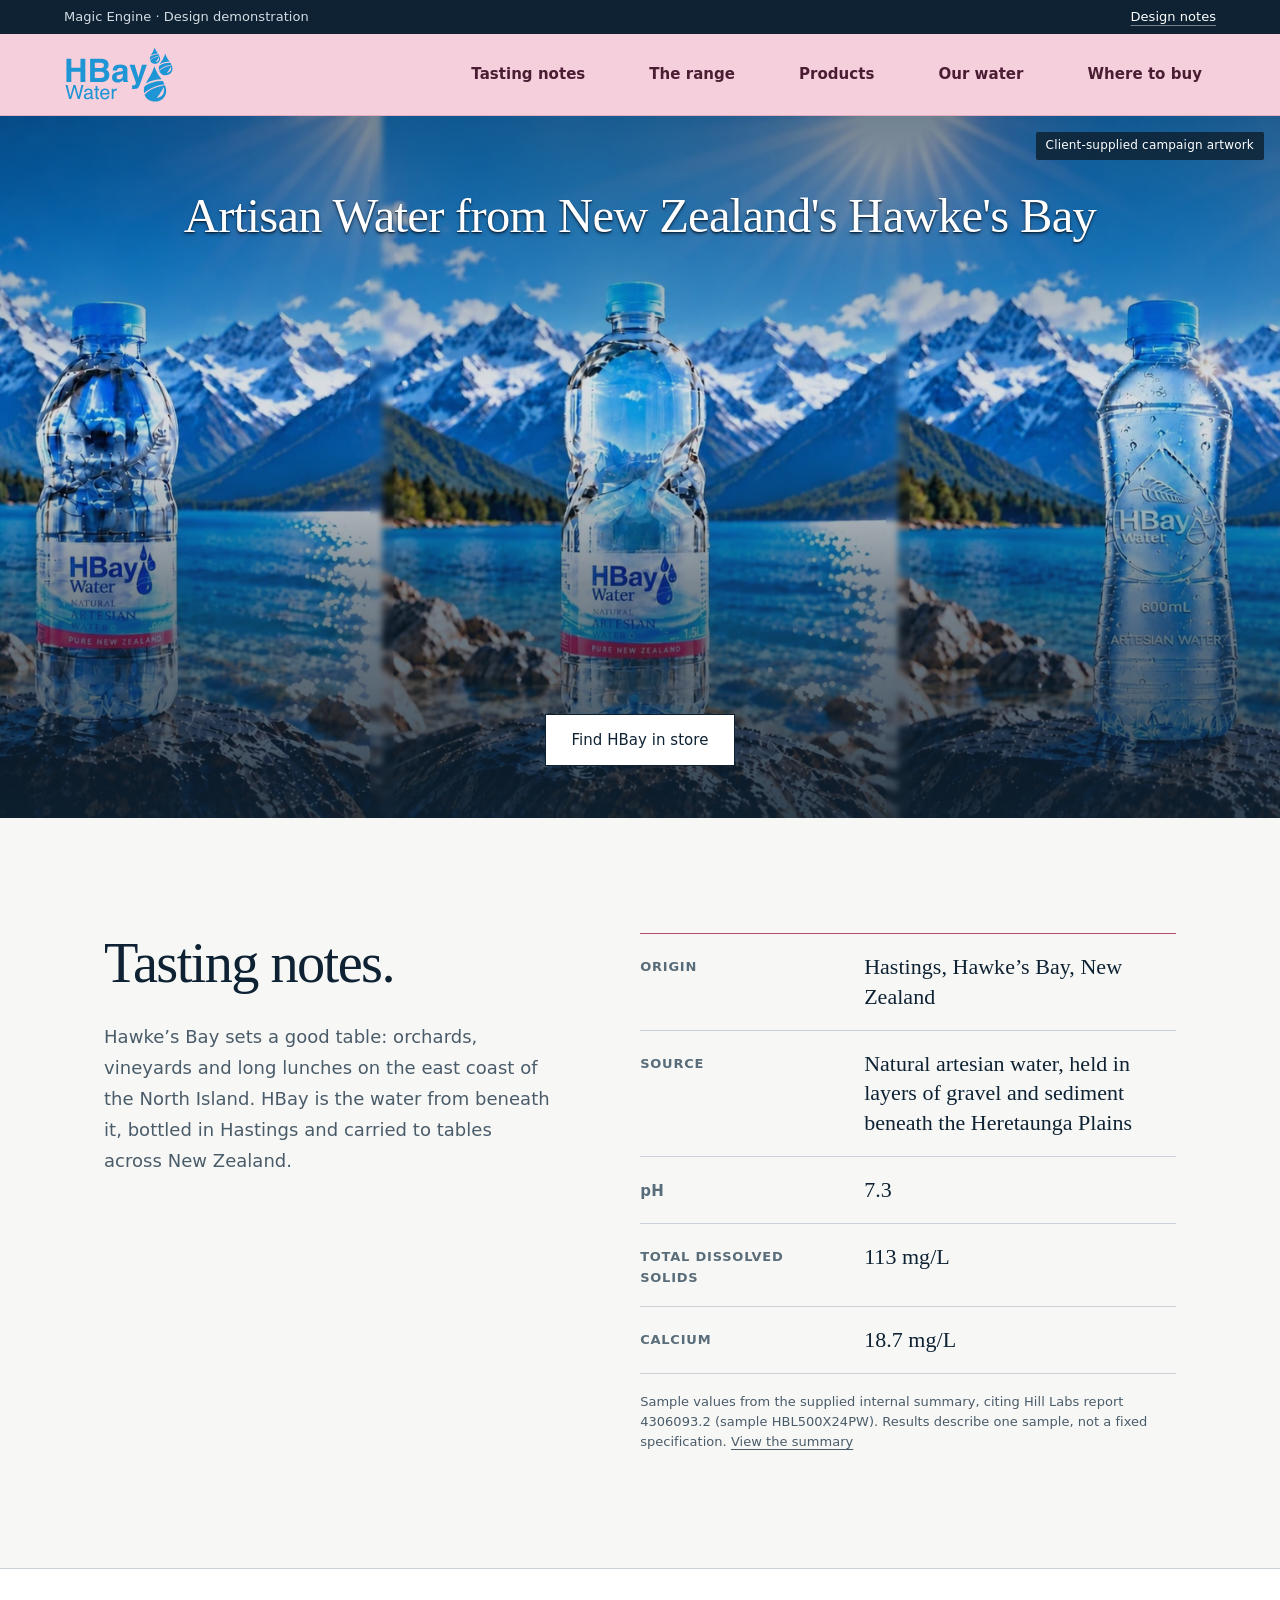
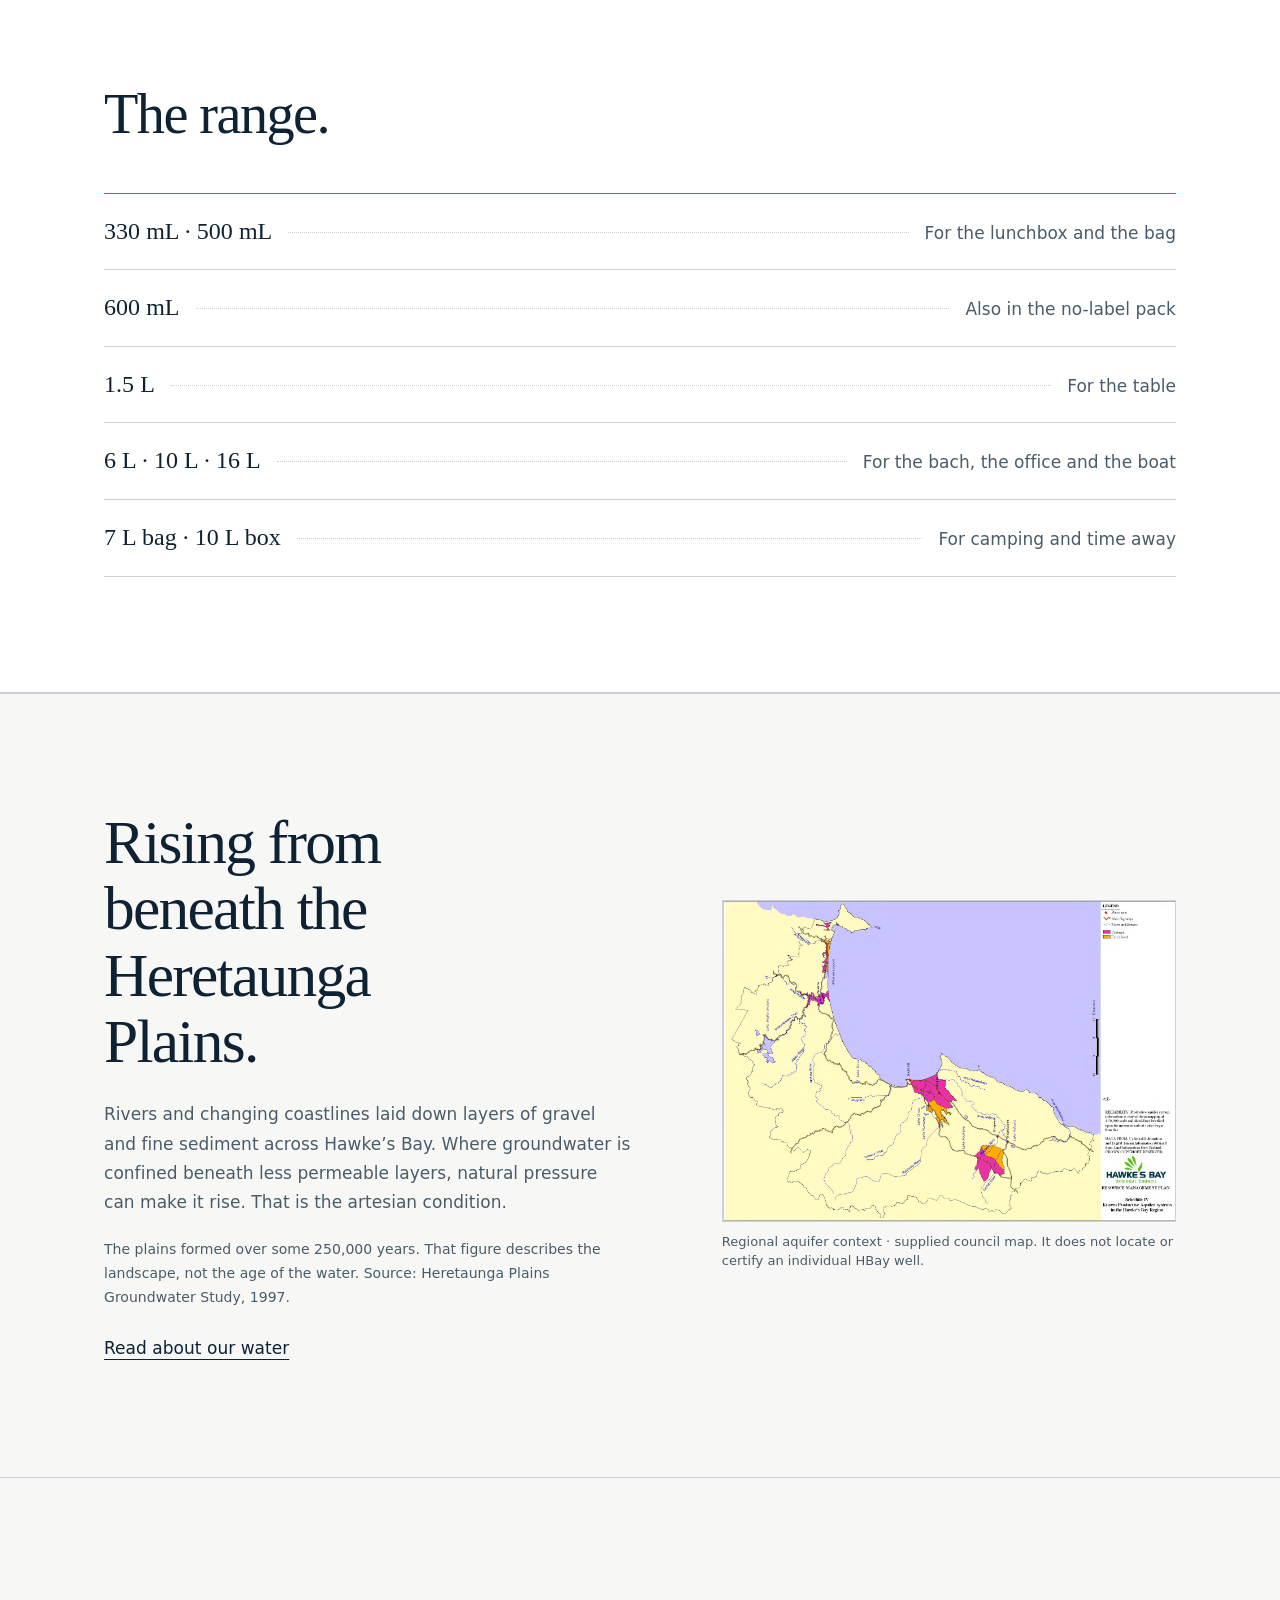
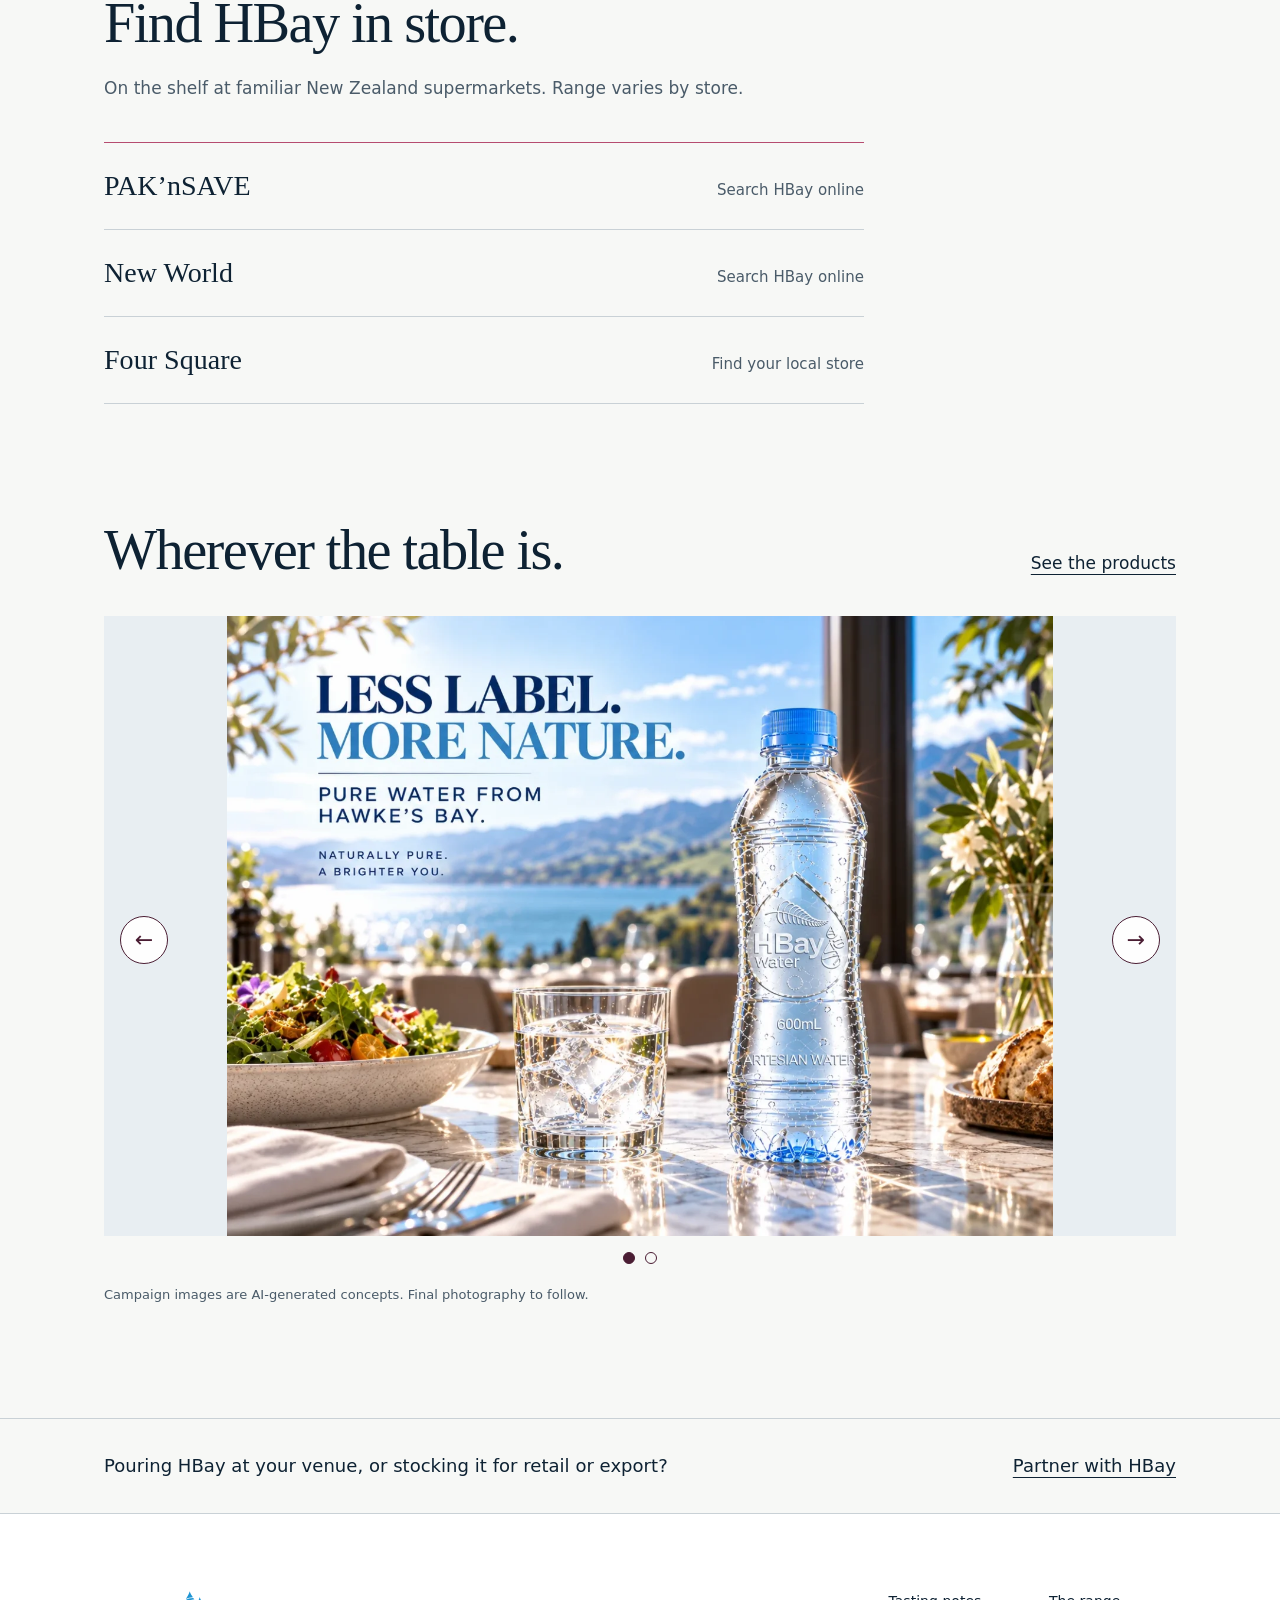
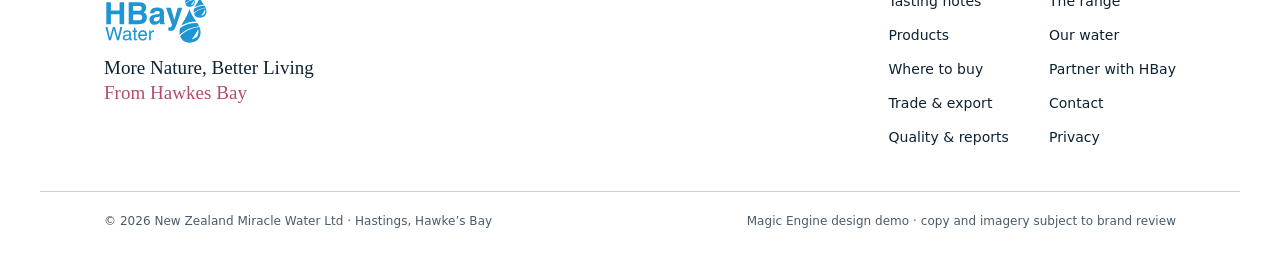
==== commit 1dbbeed2: "Home: clear pink masthead with readable menu, slider replaces gallery (moved below Find HBay in stor" ====
--- a/design/index.html
+++ b/design/index.html
@@ -16,7 +16,7 @@
   <a class="nav-logo" href="index.html" aria-label="HBay Water home"><img src="../assets/brand/hbay-logo.svg" alt="HBay Water" width="132" height="69"></a>
   <nav class="nav-links" id="nav-links" aria-label="Main">
     <a href="#notes">Tasting notes</a>
-    <a href="#list">The range</a>
+    <a href="#list">The range</a><a href="products.html">Products</a>
     <a href="our-water.html">Our water</a>
     <a href="#buy">Where to buy</a>
   </nav>
@@ -54,18 +54,6 @@
         <p class="sheet-note">Sample values from the supplied internal summary, citing Hill Labs report 4306093.2 (sample HBL500X24PW). Results describe one sample, not a fixed specification. <a href="reports.html?doc=water">View the summary</a></p>
       </div>
     </div>
-  </section>
-
-  <section class="moments" aria-labelledby="moments-title">
-    <div class="wrap">
-      <h2 id="moments-title">Wherever the table is.</h2>
-    </div>
-    <div class="wrap moments-row">
-      <figure><img src="../assets/lifestyle/client-marketing/quiet-table.webp" width="960" height="720" loading="lazy" decoding="async" alt="HBay bottles on an outdoor lunch table at a Hawke’s Bay vineyard, with coastal hills in the distance"><figcaption>From the vines to the table</figcaption></figure>
-      <figure><img src="../assets/lifestyle/client-marketing/coastal-lunch.webp" width="960" height="720" loading="lazy" decoding="async" alt="An HBay bottle and fruit on a boat-side table overlooking the water"><figcaption>A pause on the water</figcaption></figure>
-      <figure><img src="../assets/lifestyle/client-marketing/family-table.webp" width="960" height="720" loading="lazy" decoding="async" alt="HBay water and a shared meal with family gathered around a table by the bay"><figcaption>Good company, shared plates</figcaption></figure>
-    </div>
-    <div class="wrap"><p class="credit-line">Lifestyle images are AI-generated concepts. Final photography to follow.</p></div>
   </section>
 
   <section class="list" id="list" aria-labelledby="list-title"><span id="range" class="anchor"></span>
@@ -110,6 +98,25 @@
     </div>
   </section>
 
+  <section class="moments" id="table" aria-labelledby="moments-title" aria-roledescription="carousel">
+    <div class="wrap moments-head">
+      <h2 id="moments-title">Wherever the table is.</h2>
+      <a class="link" href="products.html">See the products</a>
+    </div>
+    <div class="wrap">
+      <div class="slider" data-slider>
+        <div class="slides" tabindex="0" aria-live="polite">
+          <figure class="slide" role="group" aria-roledescription="slide" aria-label="1 of 2"><img src="../assets/slides/less-label.webp" width="1400" height="1050" loading="lazy" decoding="async" alt="HBay 600 mL no-label bottle beside a glass of ice water on a restaurant table with a bay view"></figure>
+          <figure class="slide" role="group" aria-roledescription="slide" aria-label="2 of 2"><img src="../assets/slides/family-table.webp" width="1000" height="1333" loading="lazy" decoding="async" alt="A family sharing a lakeside lunch with a 1.5 L bottle of HBay water on the table"></figure>
+        </div>
+        <button class="slider-btn prev" type="button" aria-label="Previous slide">&#8592;</button>
+        <button class="slider-btn next" type="button" aria-label="Next slide">&#8594;</button>
+        <div class="slider-dots" role="tablist" aria-label="Choose slide"><button type="button" role="tab" aria-selected="true" aria-label="Slide 1"></button><button type="button" role="tab" aria-selected="false" aria-label="Slide 2"></button></div>
+      </div>
+      <p class="credit-line">Campaign images are AI-generated concepts. Final photography to follow.</p>
+    </div>
+  </section>
+
   <aside class="trade">
     <div class="wrap trade-row">
       <p>Pouring HBay at your venue, or stocking it for retail or export?</p>
@@ -126,7 +133,7 @@
     </div>
     <nav aria-label="Footer">
       <a href="#notes">Tasting notes</a>
-      <a href="#list">The range</a>
+      <a href="#list">The range</a><a href="products.html">Products</a>
       <a href="our-water.html">Our water</a>
       <a href="#buy">Where to buy</a>
       <a href="partner.html">Partner with HBay</a>
--- a/design/wine-world.css
+++ b/design/wine-world.css
@@ -507,3 +507,66 @@
 @media (max-width: 720px) {
   .hero::before { height: 120px; background: linear-gradient(180deg, rgba(10,39,65,.74) 0%, rgba(10,39,65,.42) 60%, rgba(10,39,65,0) 100%); }
 }
+
+/* ---- Home masthead: a clear pink, menu text that can be read ---- */
+.home-page .nav { background: #F6CFDC; border-bottom-color: #E3B0C3; }
+.home-page .nav-links a { color: #4A1D33; font-weight: 600; -webkit-text-stroke: 0; text-shadow: none; text-decoration: underline; text-decoration-color: transparent; text-decoration-thickness: 2px; text-underline-offset: 8px; transform: none; }
+.home-page .nav-links a:hover, .home-page .nav-links a:focus-visible, .home-page .nav-links a[aria-current="page"] { color: #4A1D33; text-decoration-color: #4A1D33; transform: none; }
+.home-page .nav-toggle { color: #4A1D33; border-color: #4A1D33; }
+@media (max-width: 720px) {
+  .home-page .nav-links { background: #F6CFDC; }
+  .home-page .nav-links a { color: #4A1D33; font-weight: 600; text-shadow: none; -webkit-text-stroke: 0; border-bottom-color: #E3B0C3; text-decoration: none; }
+}
+
+/* ---- Slider (home: "Wherever the table is") ---- */
+.moments-head { display: flex; flex-wrap: wrap; align-items: baseline; justify-content: space-between; gap: 12px 32px; margin-bottom: 36px; }
+.slider { position: relative; }
+.slides { display: flex; overflow-x: auto; scroll-snap-type: x mandatory; scroll-behavior: smooth; -ms-overflow-style: none; scrollbar-width: none; background: #E8EEF2; }
+.slides::-webkit-scrollbar { display: none; }
+.slide { flex: 0 0 100%; margin: 0; display: flex; justify-content: center; align-items: center; scroll-snap-align: center; }
+.slide img { display: block; width: auto; max-width: 100%; height: min(70vh, 620px); object-fit: contain; }
+.slider-btn { position: absolute; top: 50%; transform: translateY(-50%); z-index: 2; width: 48px; height: 48px; border: 1px solid #4A1D33; border-radius: 999px; background: rgba(255,255,255,.92); color: #4A1D33; font-size: 22px; line-height: 1; cursor: pointer; transition: background .2s, color .2s; }
+.slider-btn:hover, .slider-btn:focus-visible { background: #4A1D33; color: #fff; }
+.slider-btn.prev { left: 16px; }
+.slider-btn.next { right: 16px; }
+.slider-dots { display: flex; justify-content: center; gap: 10px; margin-top: 16px; }
+.slider-dots button { width: 12px; height: 12px; padding: 0; border: 1px solid #4A1D33; border-radius: 999px; background: transparent; cursor: pointer; }
+.slider-dots button[aria-selected="true"] { background: #4A1D33; }
+.credit-line { margin-top: 20px; font-size: 13px; color: var(--ink-soft); }
+
+/* ---- Products page ---- */
+.products-hero { grid-template-columns: 1fr; }
+.products-hero .page-hero-copy { max-width: 880px; }
+.products-hero h1 { max-width: none; }
+.product { padding: clamp(56px, 8vw, 104px) 0; }
+.product.alt { background: #fff; border-top: 1px solid var(--rule); border-bottom: 1px solid var(--rule); }
+.product-grid { display: grid; grid-template-columns: 1fr 1fr; gap: clamp(32px, 5vw, 72px); align-items: center; }
+.product-photo { margin: 0; background: #fff; }
+.product-photo img { display: block; width: 100%; height: auto; }
+.product.alt .product-photo { background: var(--linen); }
+.product h2 { margin: 0; font-size: clamp(34px, 4vw, 54px); font-weight: 400; letter-spacing: -.02em; line-height: 1.05; }
+.product-lede { margin: 16px 0 28px; max-width: 46ch; color: var(--ink-soft); font-size: 18px; }
+.product .sheet { margin: 0; border-top: 1px solid var(--ink); }
+.product .sheet > div { display: grid; grid-template-columns: 140px 1fr; gap: 20px; padding: 14px 0; border-bottom: 1px solid var(--rule); }
+.product .sheet dt { padding-top: 4px; color: var(--ink-soft); font-size: 13px; font-weight: 600; letter-spacing: .06em; text-transform: uppercase; }
+.product .sheet dd { margin: 0; font-family: "Bodoni Moda", Didot, serif; font-size: 20px; line-height: 1.35; font-variant-numeric: lining-nums; }
+.product-note { margin-top: 16px; max-width: 56ch; color: var(--ink-soft); font-size: 14px; }
+.product .link, .product-cta .link { font-weight: 500; text-decoration: underline; text-decoration-thickness: 1px; text-underline-offset: 6px; }
+.product-cta { padding: clamp(56px, 7vw, 88px) 0; }
+.product-cta-row { display: flex; flex-wrap: wrap; align-items: center; justify-content: space-between; gap: 24px 48px; }
+.product-cta h2 { margin: 0; font-size: clamp(32px, 3.6vw, 48px); font-weight: 400; letter-spacing: -.02em; }
+.product-cta-links { display: flex; flex-wrap: wrap; align-items: center; gap: 16px 28px; }
+.product-cta .btn { display: inline-flex; align-items: center; min-height: 52px; padding: 0 30px; border-radius: 999px; background: var(--ink); color: var(--linen); font-weight: 500; text-decoration: none; }
+.product-cta .btn:hover { background: var(--link-blue, #0D6FA3); }
+@media (max-width: 900px) {
+  .product-grid { grid-template-columns: 1fr; }
+  .product-grid.reverse .product-photo { order: 0; }
+}
+@media (max-width: 720px) {
+  .slide { height: min(115vw, 72vh); }
+  .slide img { height: 100%; width: auto; max-width: 100%; }
+  .slider-btn { width: 40px; height: 40px; font-size: 18px; }
+  .slider-btn.prev { left: 8px; }
+  .slider-btn.next { right: 8px; }
+  .product .sheet > div { grid-template-columns: 1fr; gap: 2px; }
+}
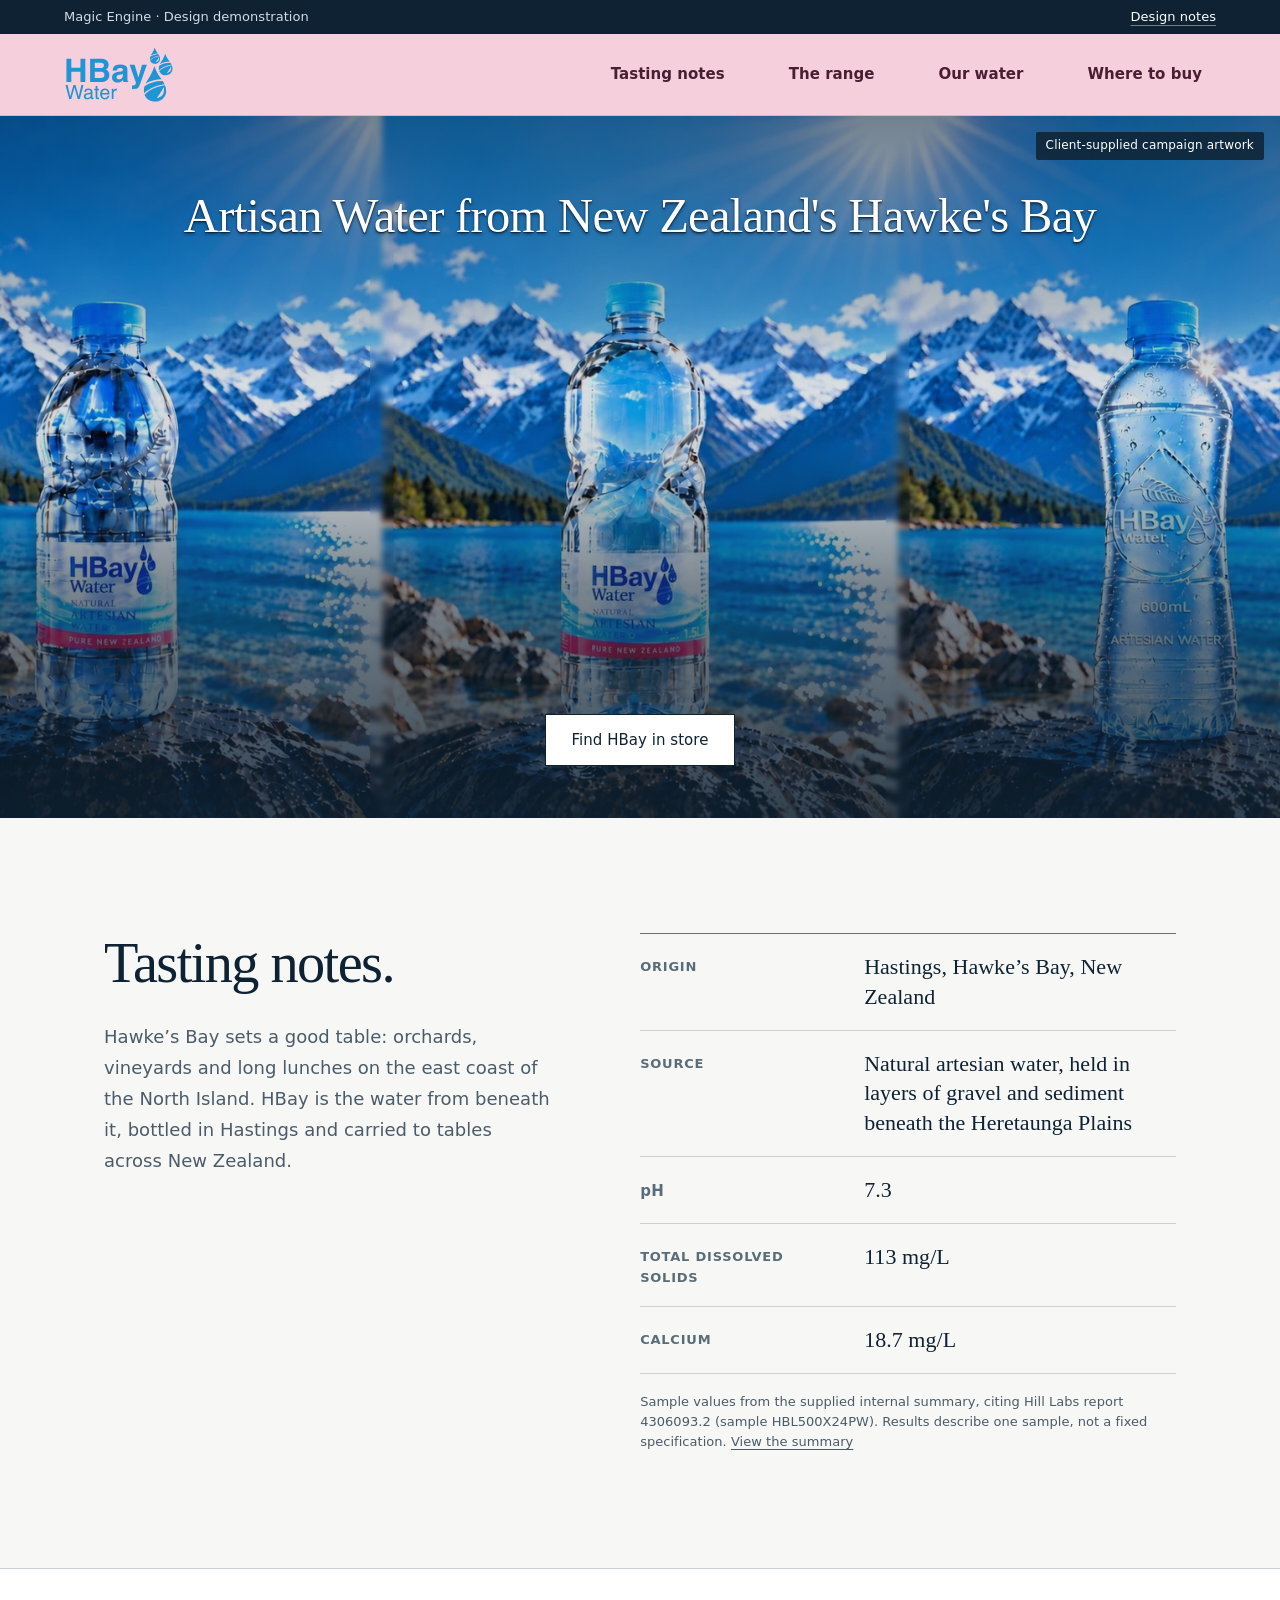
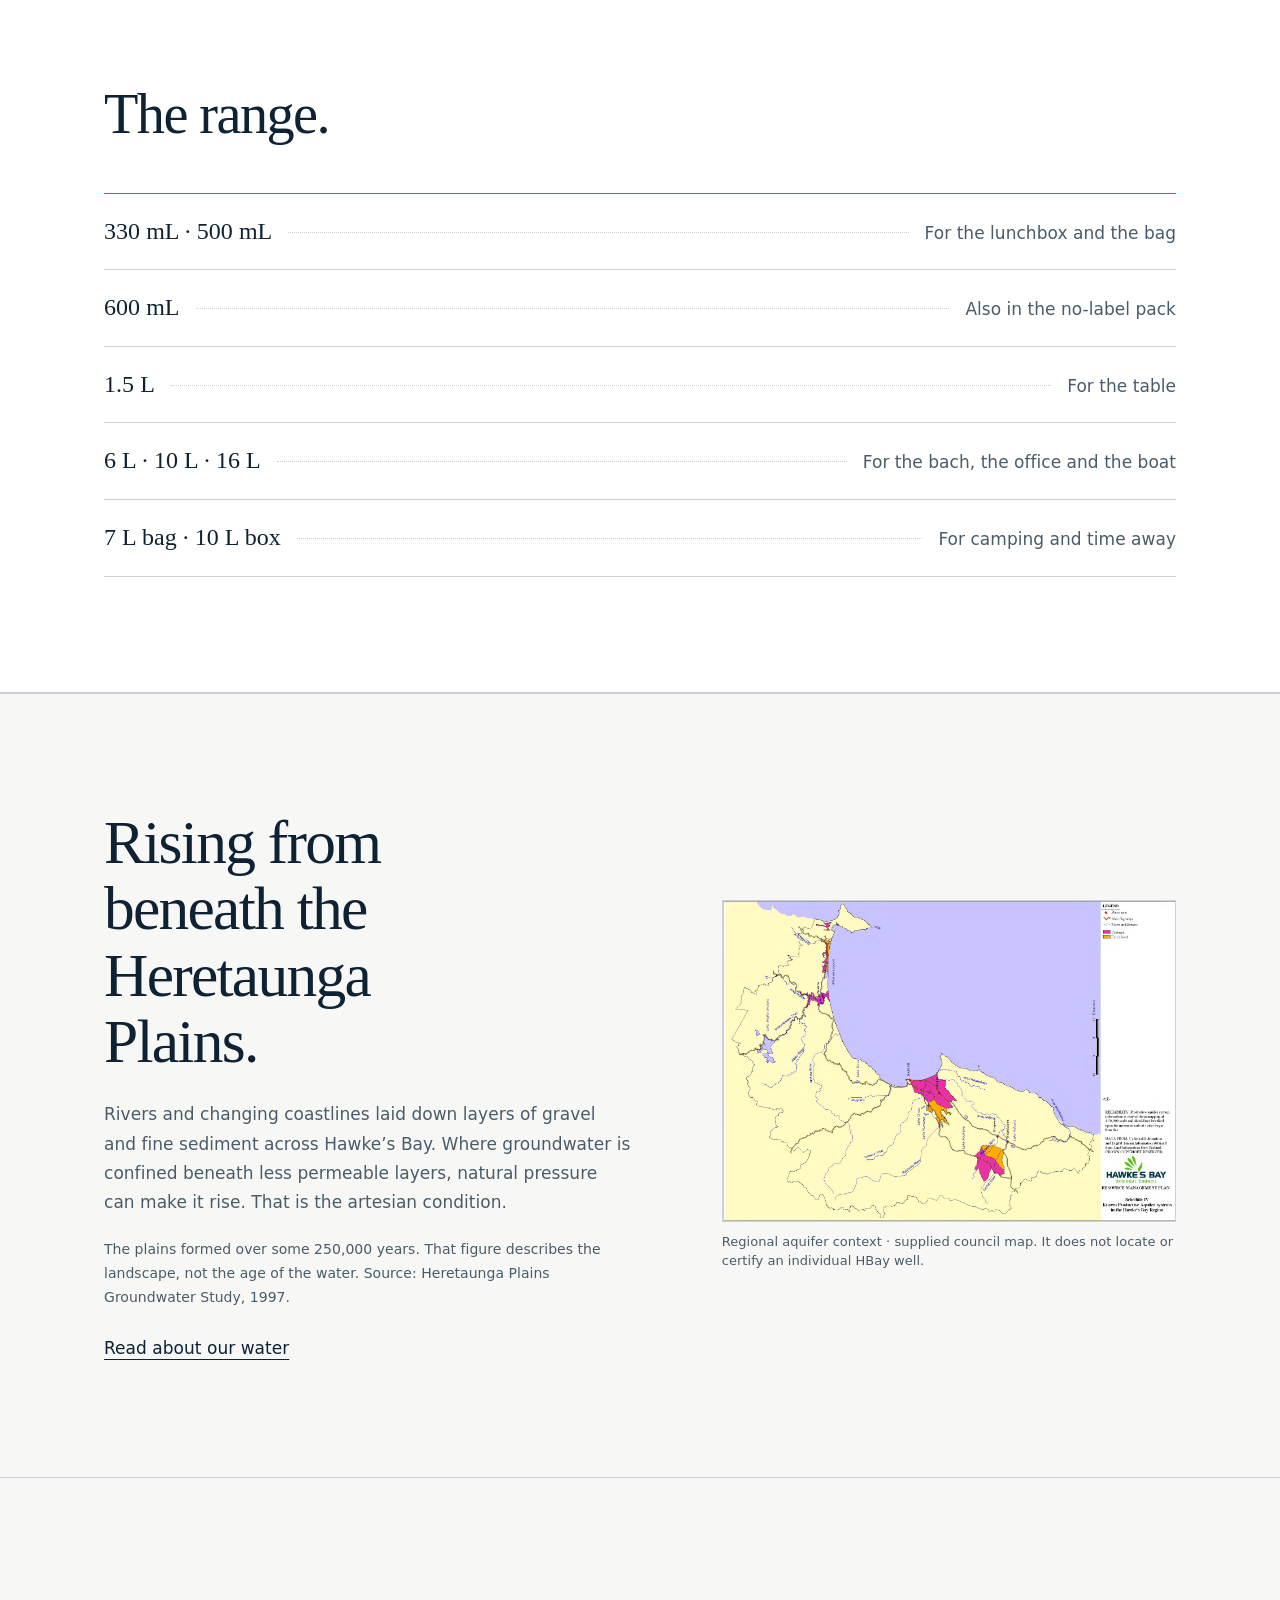
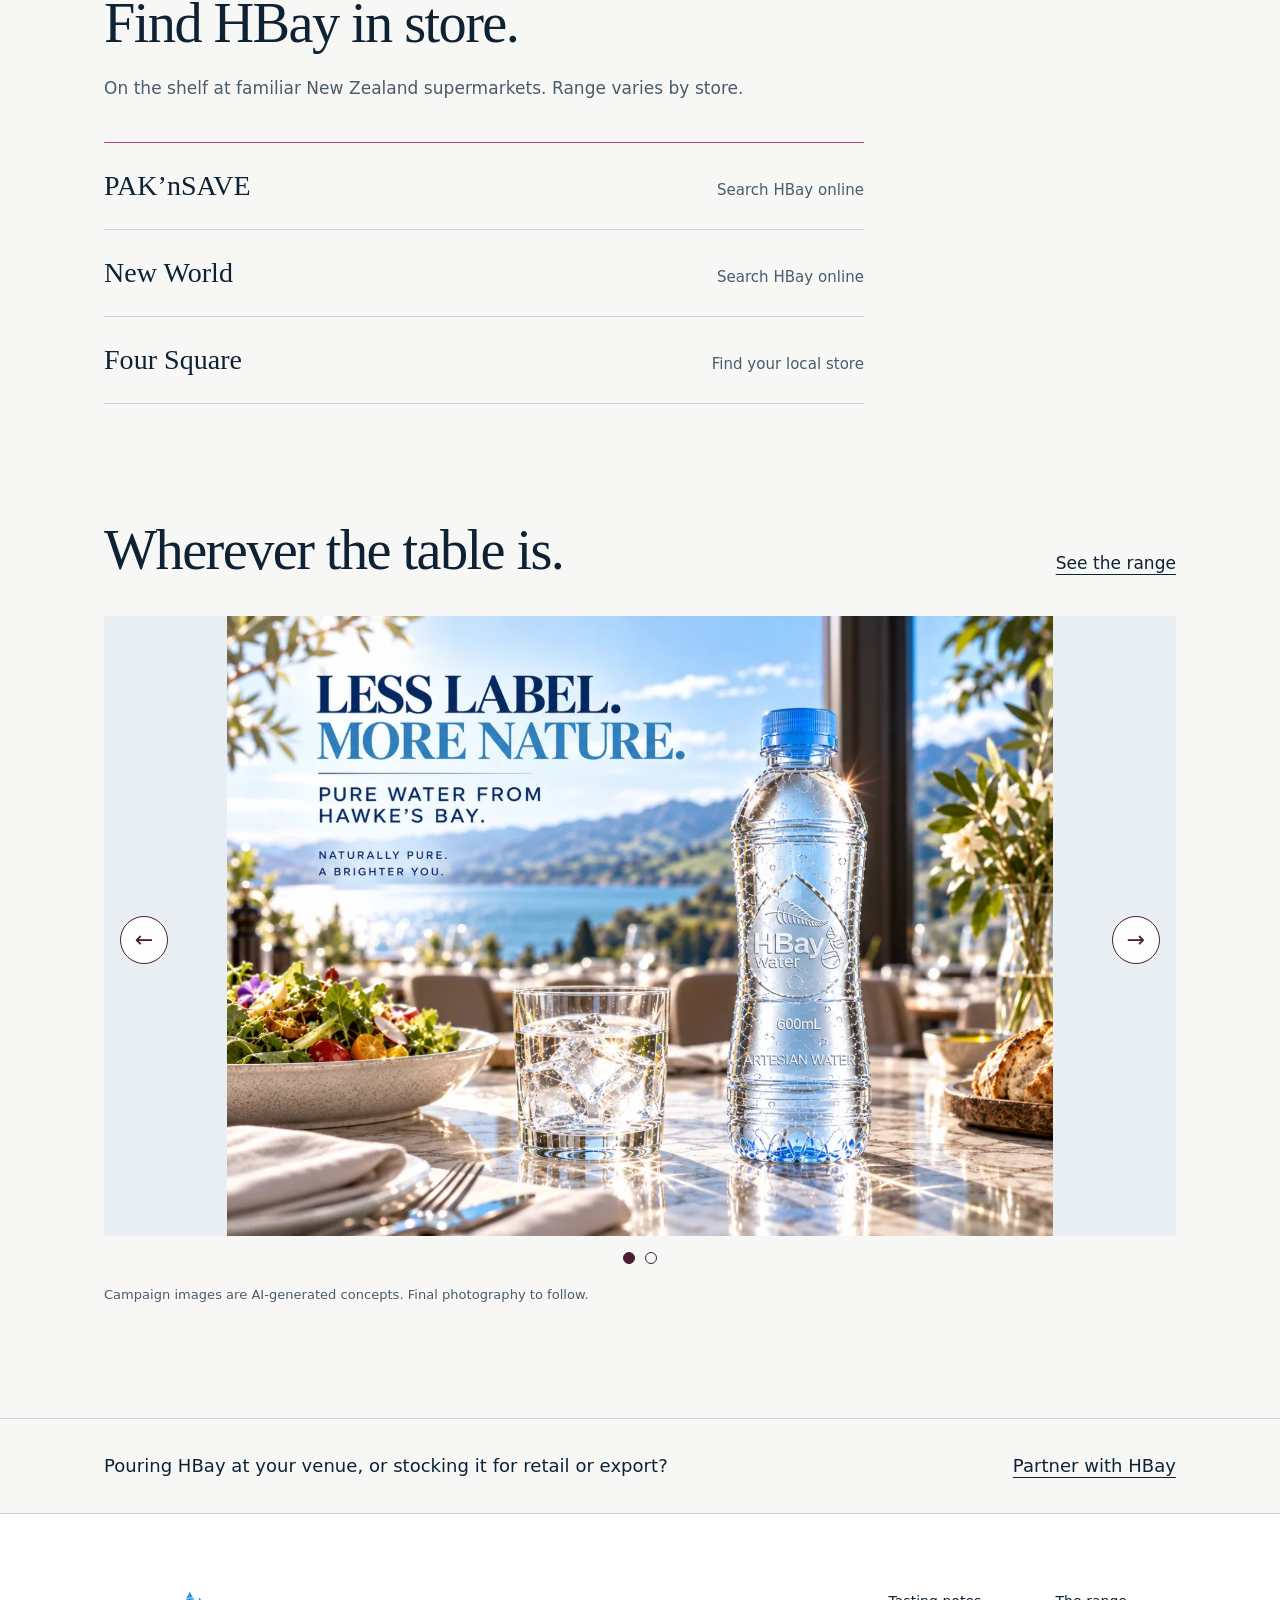
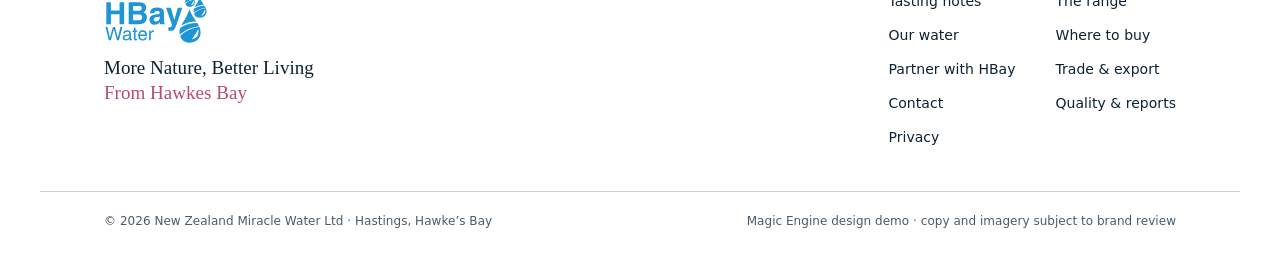
==== commit cbe3b915: "Nav: Products page becomes The range; drop the duplicate menu item Co-Authored-By: Claude Opus 5.5 <" ====
--- a/design/index.html
+++ b/design/index.html
@@ -16,7 +16,7 @@
   <a class="nav-logo" href="index.html" aria-label="HBay Water home"><img src="../assets/brand/hbay-logo.svg" alt="HBay Water" width="132" height="69"></a>
   <nav class="nav-links" id="nav-links" aria-label="Main">
     <a href="#notes">Tasting notes</a>
-    <a href="#list">The range</a><a href="products.html">Products</a>
+    <a href="products.html">The range</a>
     <a href="our-water.html">Our water</a>
     <a href="#buy">Where to buy</a>
   </nav>
@@ -101,7 +101,7 @@
   <section class="moments" id="table" aria-labelledby="moments-title" aria-roledescription="carousel">
     <div class="wrap moments-head">
       <h2 id="moments-title">Wherever the table is.</h2>
-      <a class="link" href="products.html">See the products</a>
+      <a class="link" href="products.html">See the range</a>
     </div>
     <div class="wrap">
       <div class="slider" data-slider>
@@ -133,7 +133,7 @@
     </div>
     <nav aria-label="Footer">
       <a href="#notes">Tasting notes</a>
-      <a href="#list">The range</a><a href="products.html">Products</a>
+      <a href="products.html">The range</a>
       <a href="our-water.html">Our water</a>
       <a href="#buy">Where to buy</a>
       <a href="partner.html">Partner with HBay</a>
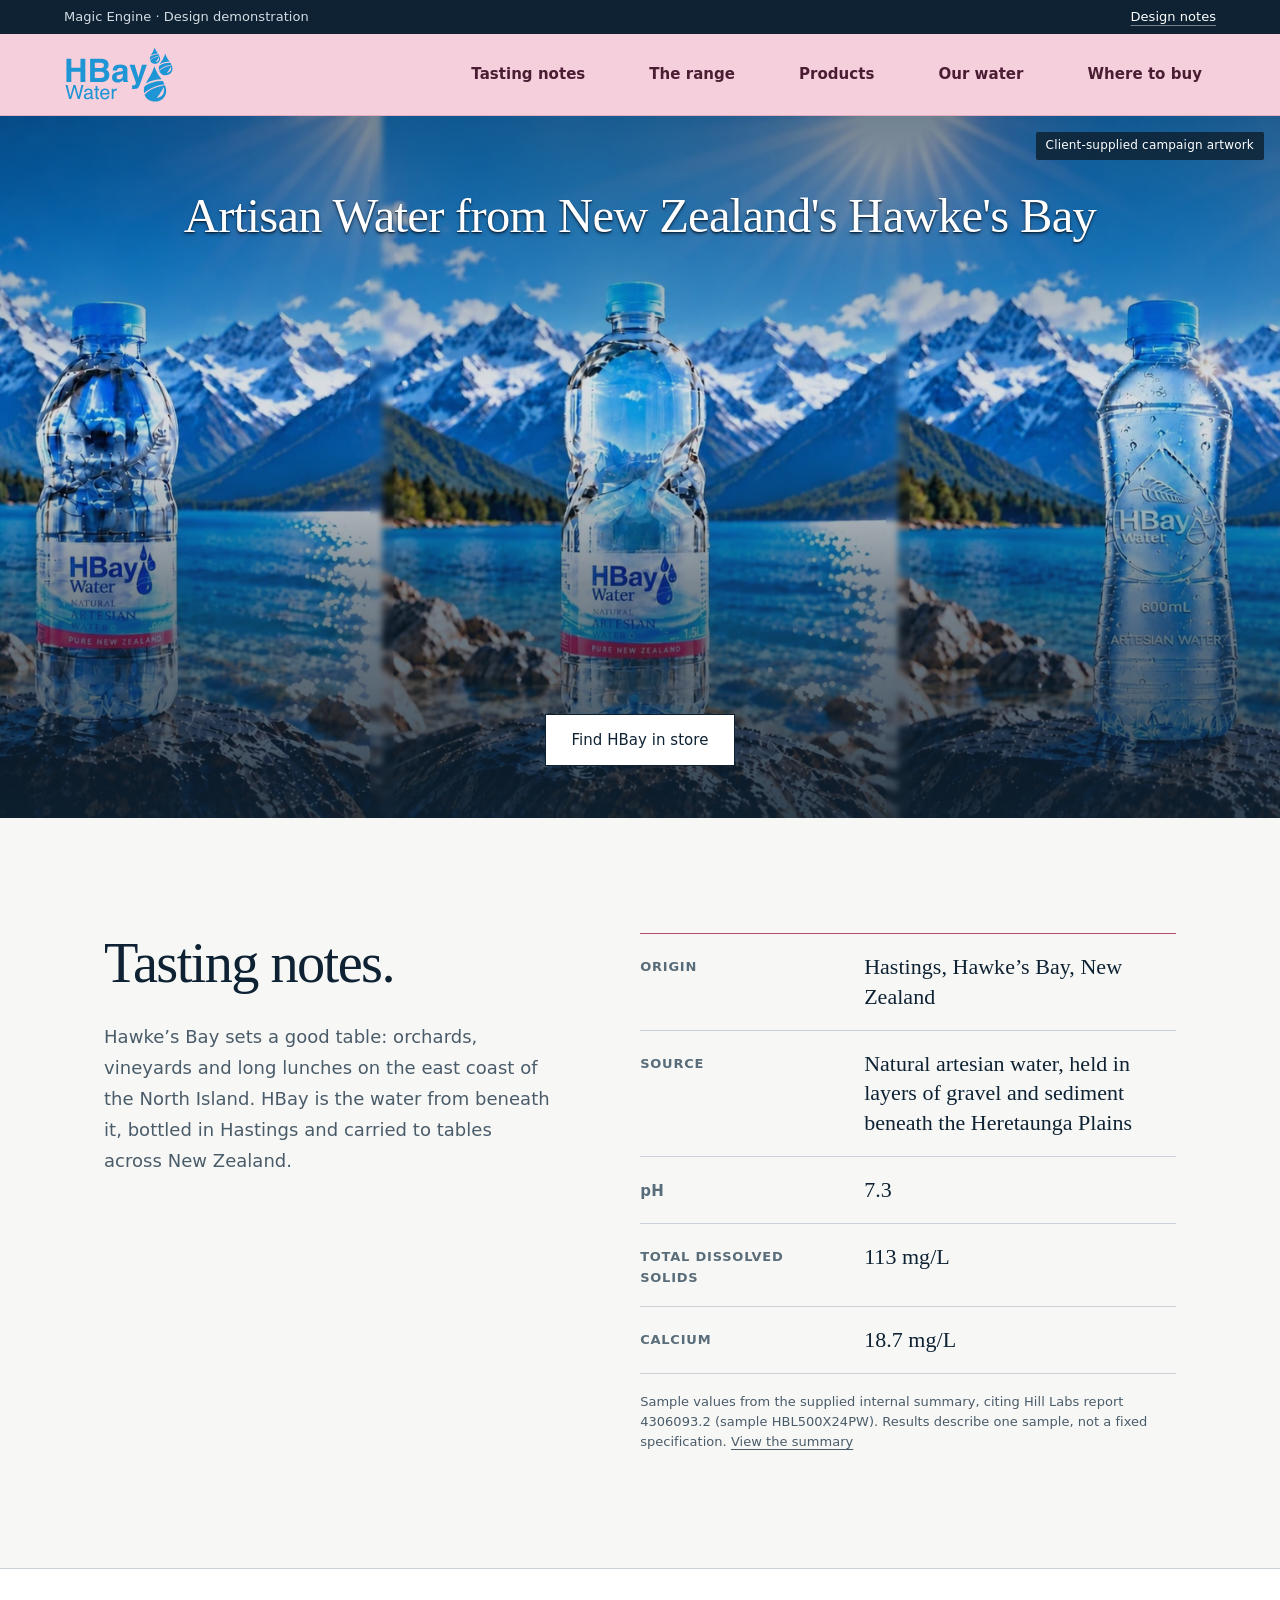
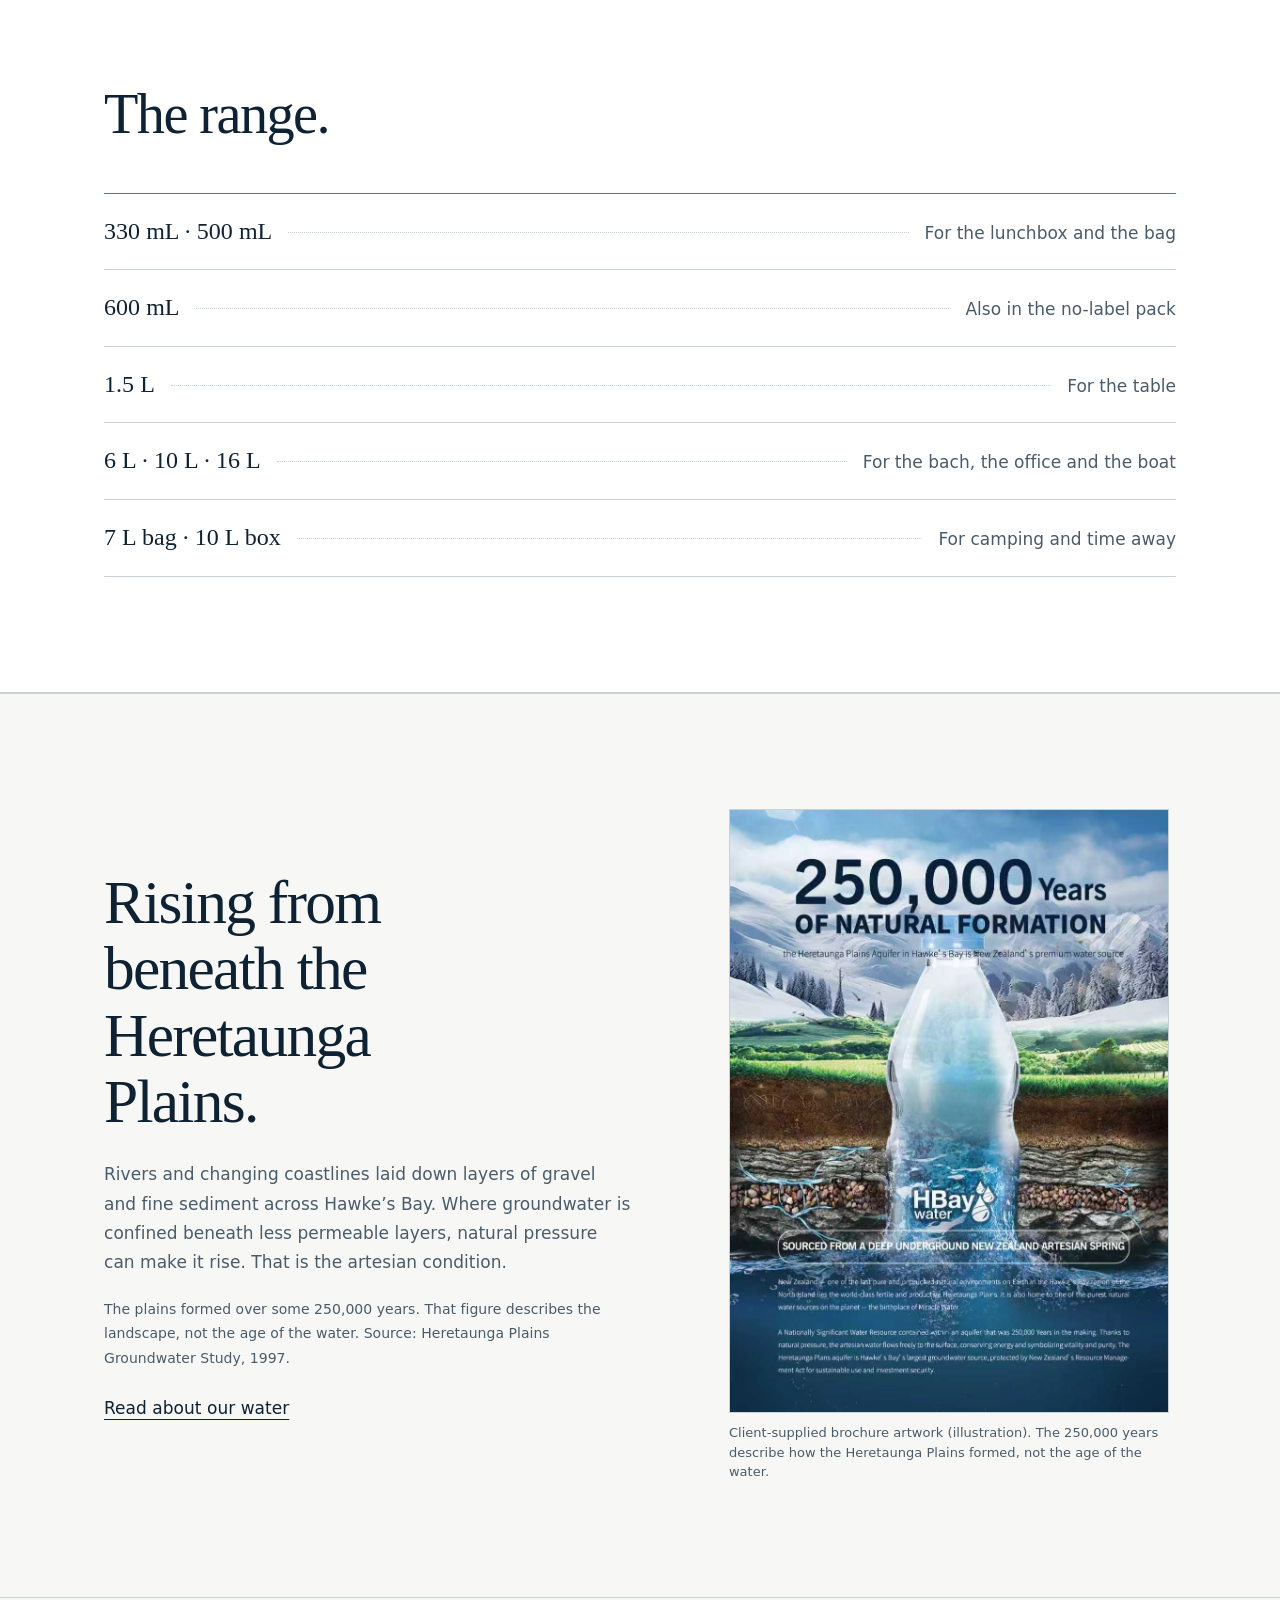
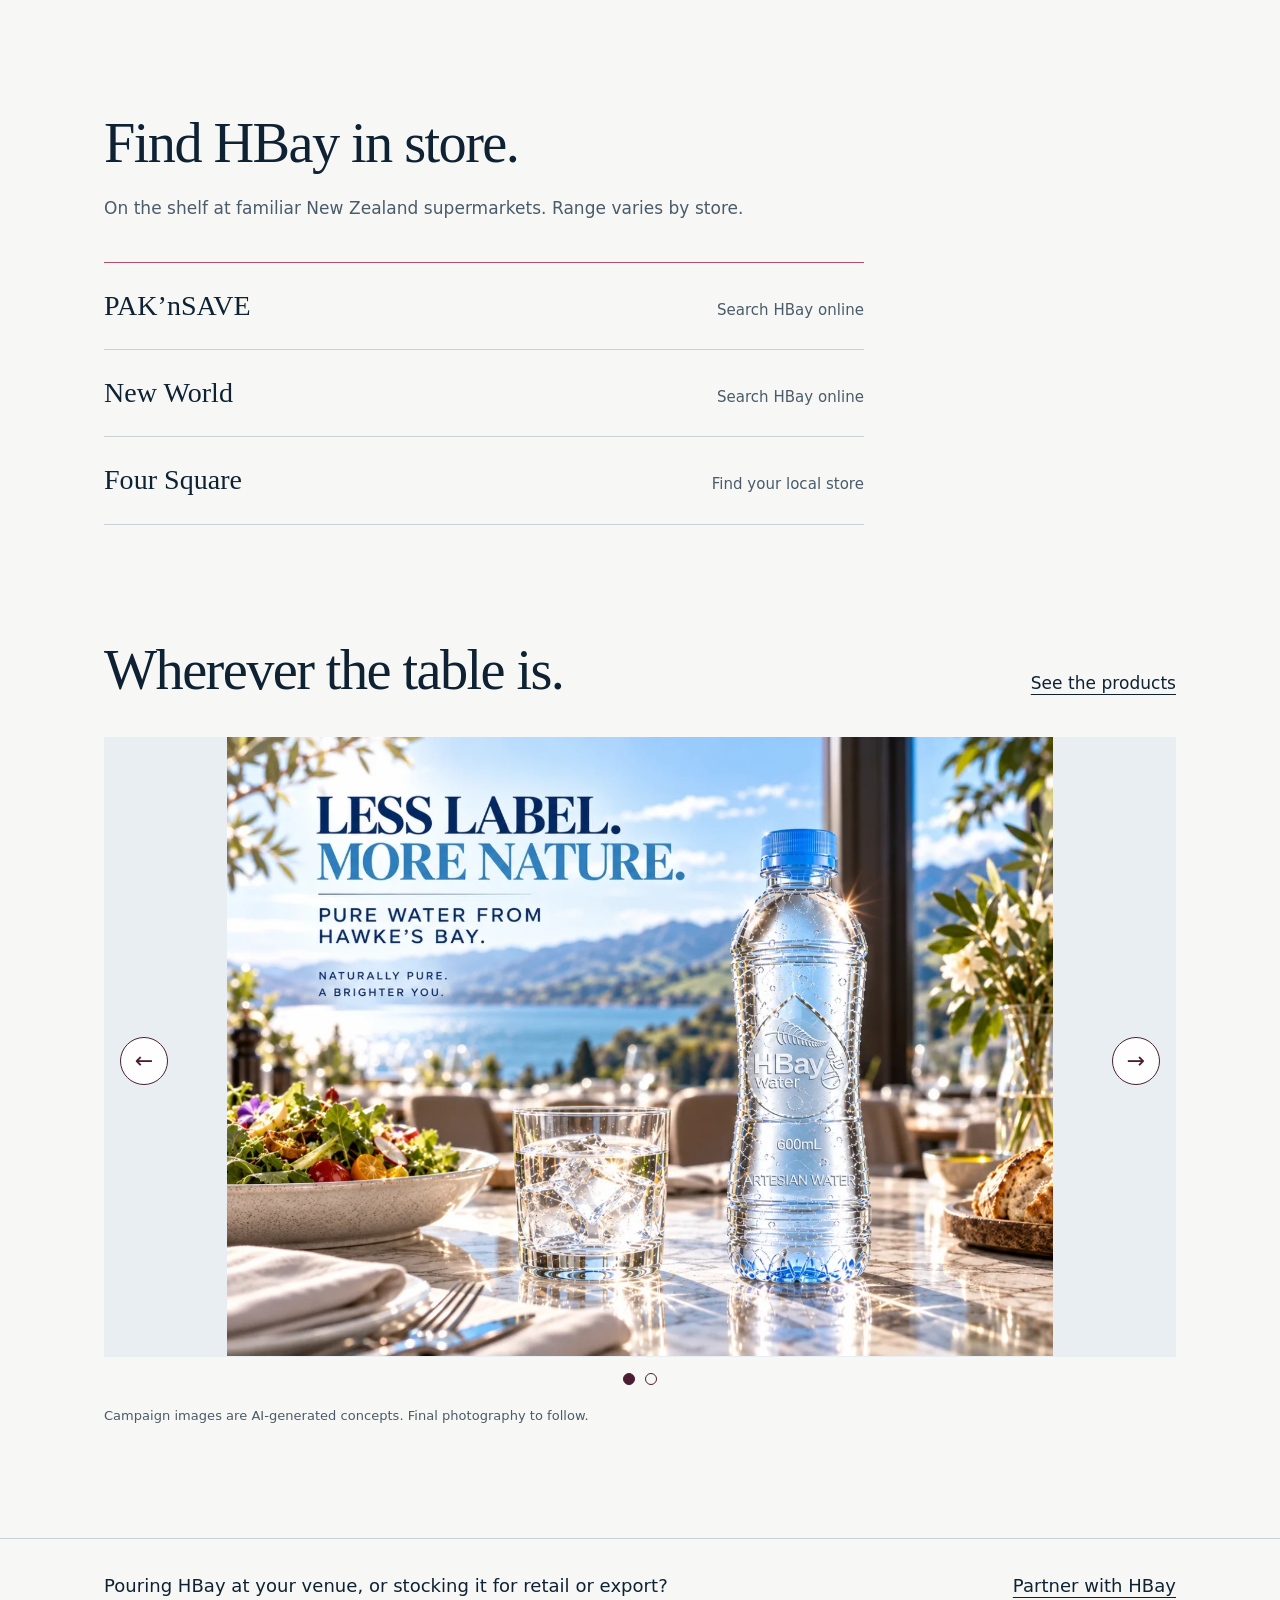
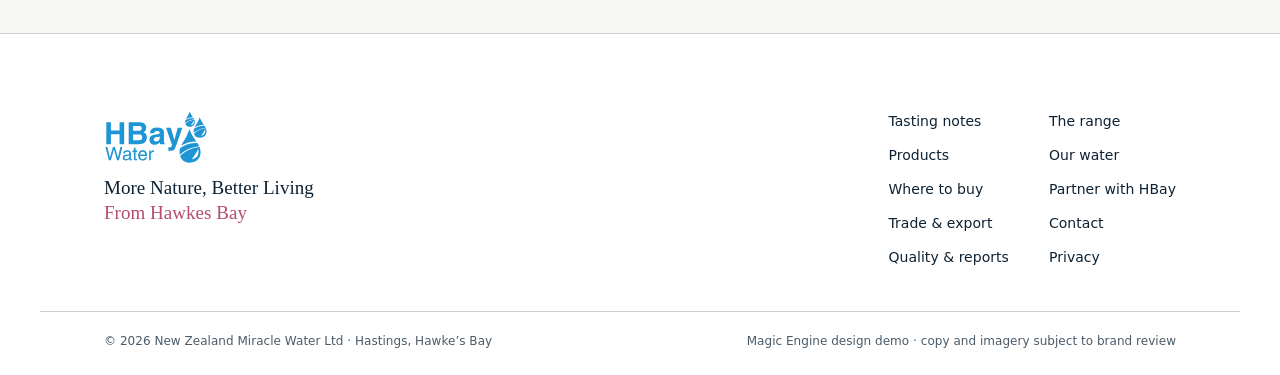
==== commit e0a7cd96: "Home source section: brochure artwork (mountain bottle, 250,000 years) replaces the council map as t" ====
--- a/design/index.html
+++ b/design/index.html
@@ -16,7 +16,7 @@
   <a class="nav-logo" href="index.html" aria-label="HBay Water home"><img src="../assets/brand/hbay-logo.svg" alt="HBay Water" width="132" height="69"></a>
   <nav class="nav-links" id="nav-links" aria-label="Main">
     <a href="#notes">Tasting notes</a>
-    <a href="products.html">The range</a>
+    <a href="#list">The range</a><a href="products.html">Products</a>
     <a href="our-water.html">Our water</a>
     <a href="#buy">Where to buy</a>
   </nav>
@@ -77,9 +77,11 @@
         <p class="aside">The plains formed over some 250,000 years. That figure describes the landscape, not the age of the water. Source: Heretaunga Plains Groundwater Study, 1997.</p>
         <a class="link" href="our-water.html">Read about our water</a>
       </div>
-      <figure class="source-map">
-        <img src="../research/previews/artesian.png" width="1600" height="1133" loading="lazy" alt="Regional map of known productive aquifer systems in Hawke’s Bay">
-        <figcaption>Regional aquifer context · supplied council map. It does not locate or certify an individual HBay well.</figcaption>
+      <figure class="source-art">
+        <a class="source-art-link" href="our-water.html" aria-label="Read about our water: 250,000 years of natural formation">
+          <img src="../assets/home/source-art.webp" width="931" height="1280" loading="lazy" decoding="async" alt="Illustration of a bottle of HBay water rising through layered rock beneath green plains and snow-capped mountains, titled 250,000 years of natural formation">
+        </a>
+        <figcaption>Client-supplied brochure artwork (illustration). The 250,000 years describe how the Heretaunga Plains formed, not the age of the water.</figcaption>
       </figure>
     </div>
   </section>
@@ -101,7 +103,7 @@
   <section class="moments" id="table" aria-labelledby="moments-title" aria-roledescription="carousel">
     <div class="wrap moments-head">
       <h2 id="moments-title">Wherever the table is.</h2>
-      <a class="link" href="products.html">See the range</a>
+      <a class="link" href="products.html">See the products</a>
     </div>
     <div class="wrap">
       <div class="slider" data-slider>
@@ -133,7 +135,7 @@
     </div>
     <nav aria-label="Footer">
       <a href="#notes">Tasting notes</a>
-      <a href="products.html">The range</a>
+      <a href="#list">The range</a><a href="products.html">Products</a>
       <a href="our-water.html">Our water</a>
       <a href="#buy">Where to buy</a>
       <a href="partner.html">Partner with HBay</a>
--- a/design/wine-world.css
+++ b/design/wine-world.css
@@ -570,3 +570,12 @@
   .slider-btn.next { right: 8px; }
   .product .sheet > div { grid-template-columns: 1fr; gap: 2px; }
 }
+
+/* Source section entry artwork: client brochure panel, links to Our water. */
+.source-art { margin: 0; justify-self: center; width: min(100%, 440px); }
+.source-art-link { display: block; overflow: hidden; border: 1px solid var(--rule); background: var(--white); }
+.source-art-link img { display: block; width: 100%; height: auto; transition: transform .5s ease; }
+.source-art-link:hover img, .source-art-link:focus-visible img { transform: scale(1.025); }
+.source-art figcaption { margin-top: 10px; color: var(--ink-soft); font-size: 13px; line-height: 1.5; }
+@media (max-width: 720px) { .source-art { width: min(100%, 360px); } }
+@media (prefers-reduced-motion: reduce) { .source-art-link img { transition: none; } }
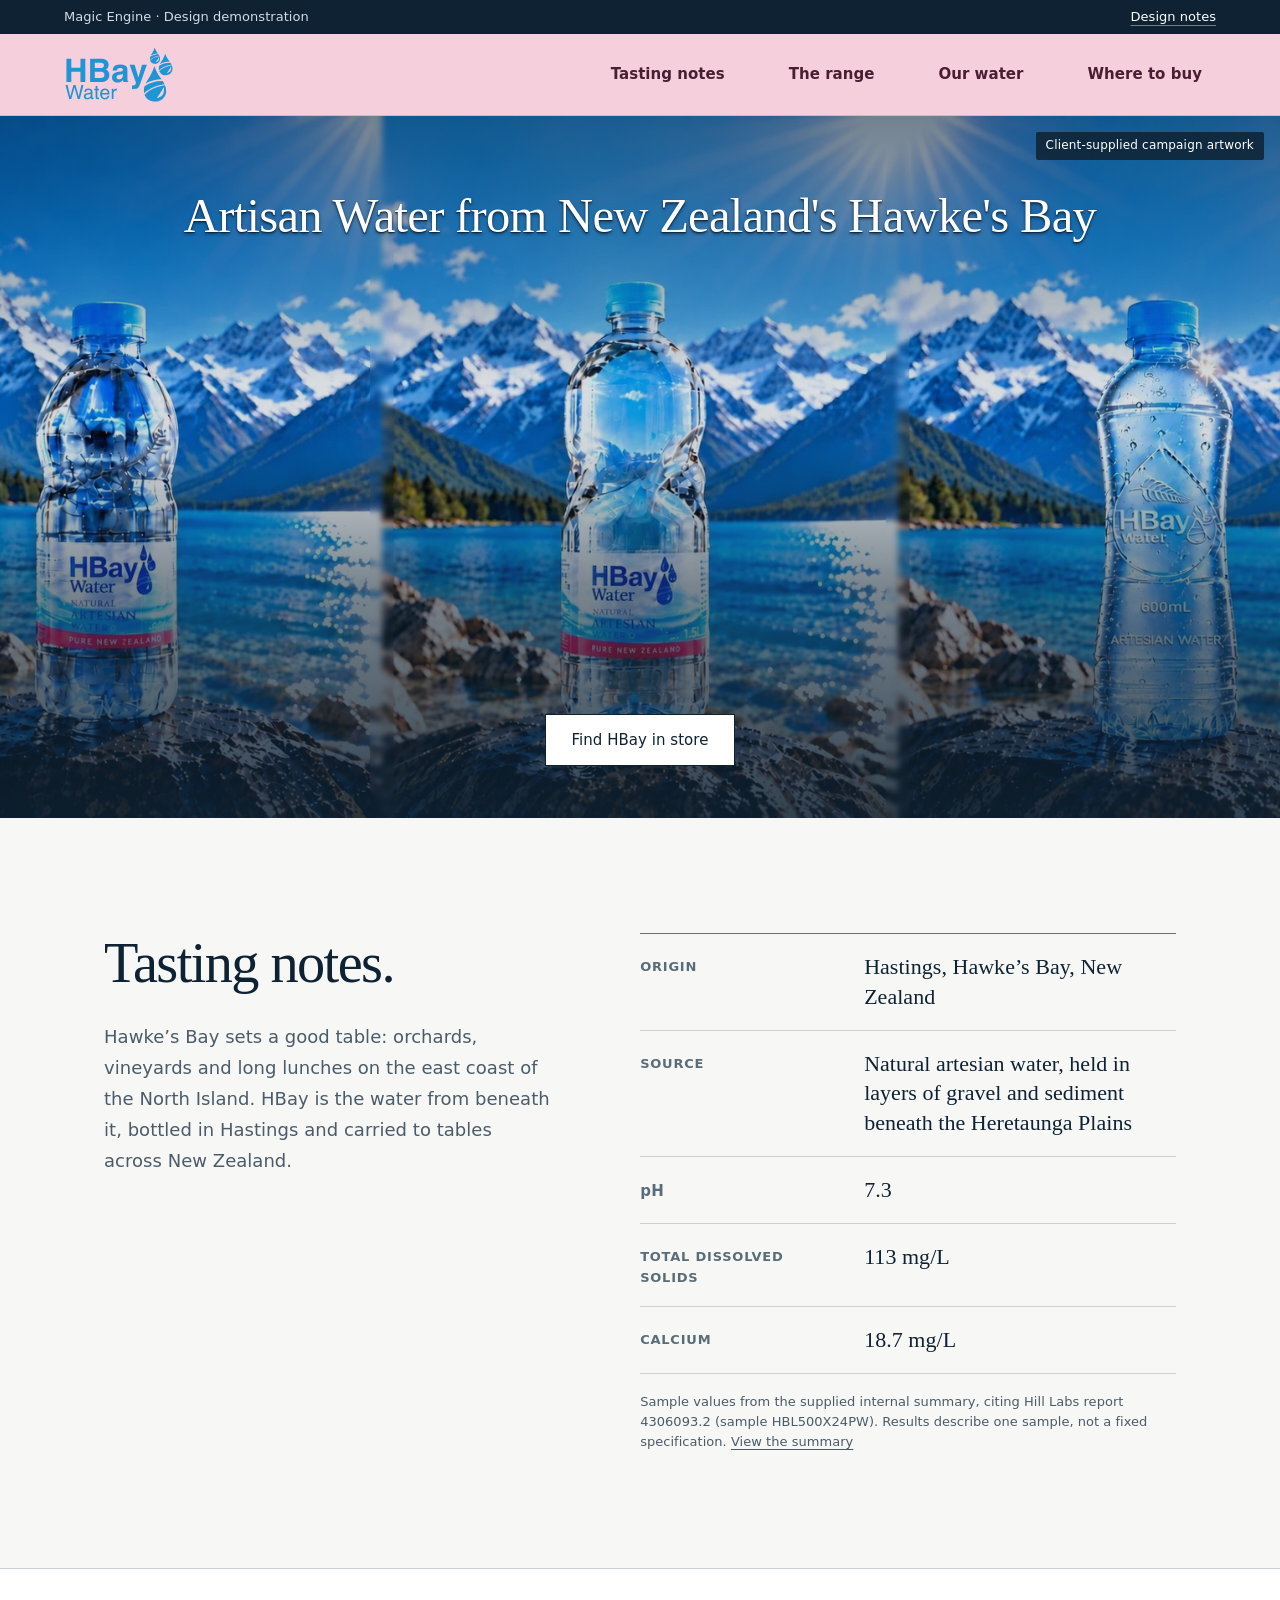
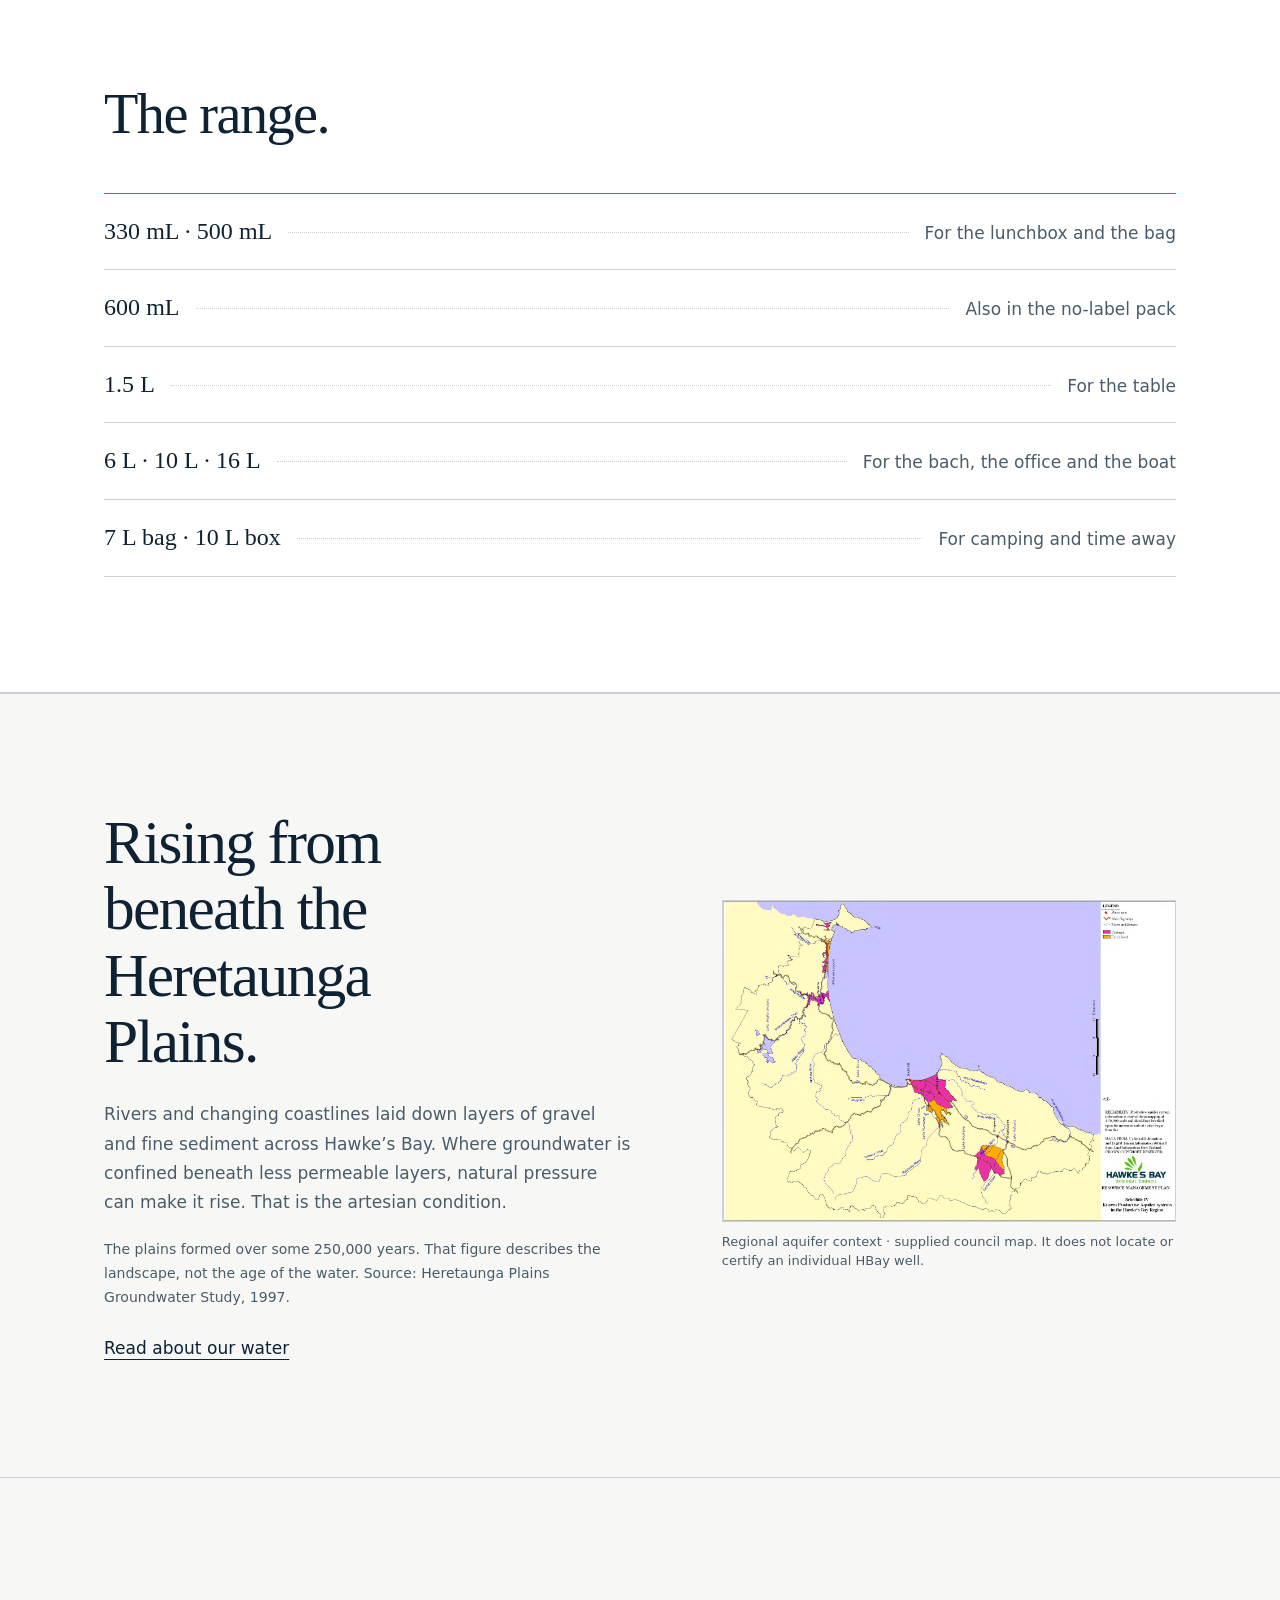
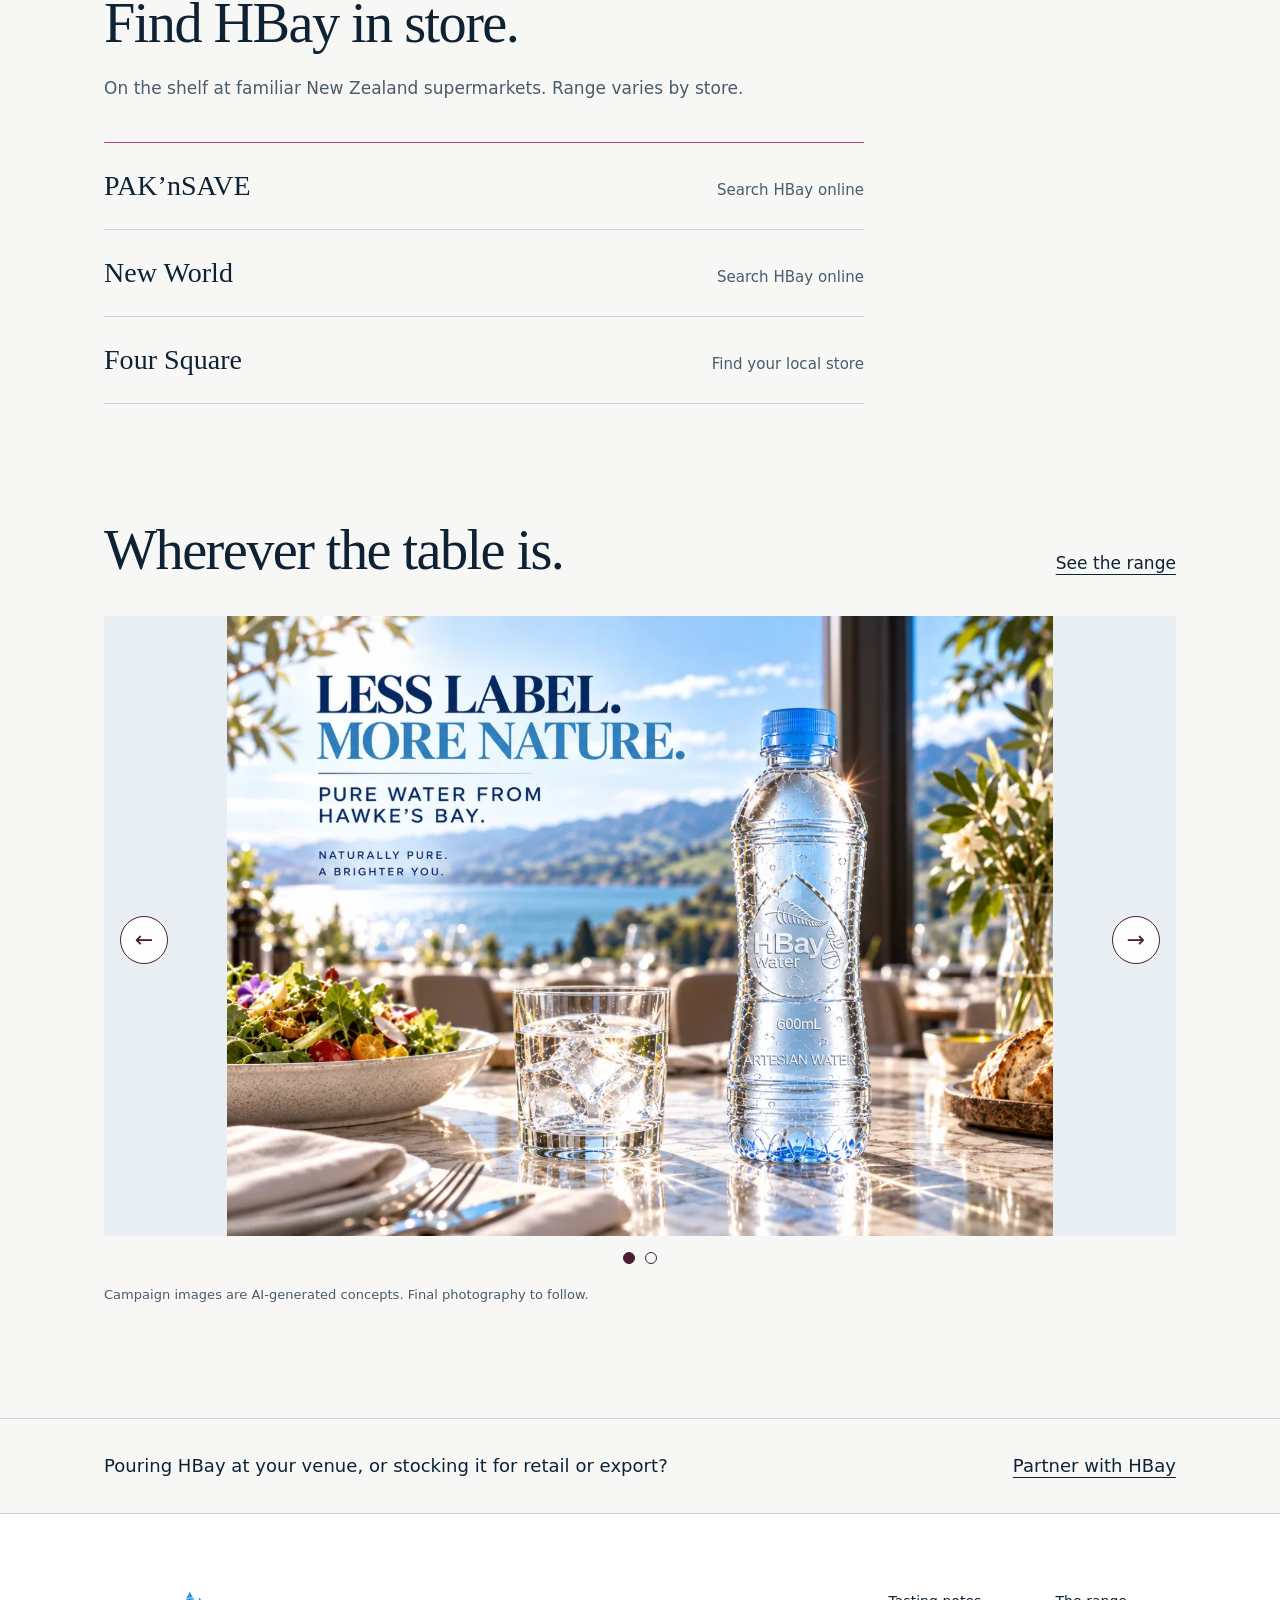
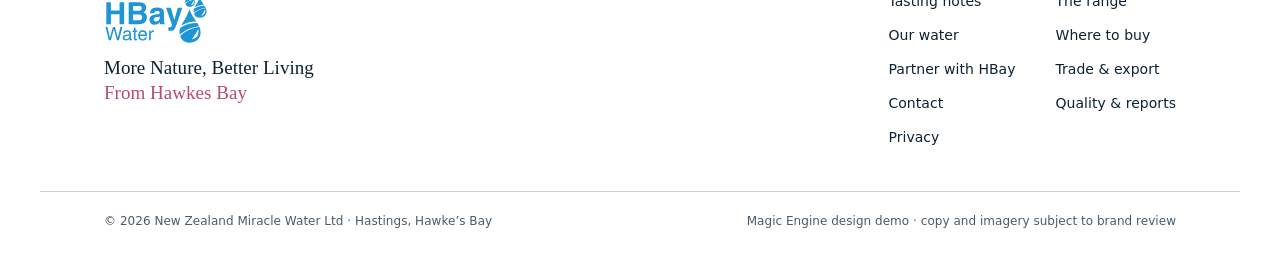
==== commit 84859ccb: "Merge pull request #7 from bigbigraydeng-maker/range-replaces-products Nav: Products page becomes Th" ====
--- a/design/index.html
+++ b/design/index.html
@@ -16,7 +16,7 @@
   <a class="nav-logo" href="index.html" aria-label="HBay Water home"><img src="../assets/brand/hbay-logo.svg" alt="HBay Water" width="132" height="69"></a>
   <nav class="nav-links" id="nav-links" aria-label="Main">
     <a href="#notes">Tasting notes</a>
-    <a href="#list">The range</a><a href="products.html">Products</a>
+    <a href="products.html">The range</a>
     <a href="our-water.html">Our water</a>
     <a href="#buy">Where to buy</a>
   </nav>
@@ -77,11 +77,9 @@
         <p class="aside">The plains formed over some 250,000 years. That figure describes the landscape, not the age of the water. Source: Heretaunga Plains Groundwater Study, 1997.</p>
         <a class="link" href="our-water.html">Read about our water</a>
       </div>
-      <figure class="source-art">
-        <a class="source-art-link" href="our-water.html" aria-label="Read about our water: 250,000 years of natural formation">
-          <img src="../assets/home/source-art.webp" width="931" height="1280" loading="lazy" decoding="async" alt="Illustration of a bottle of HBay water rising through layered rock beneath green plains and snow-capped mountains, titled 250,000 years of natural formation">
-        </a>
-        <figcaption>Client-supplied brochure artwork (illustration). The 250,000 years describe how the Heretaunga Plains formed, not the age of the water.</figcaption>
+      <figure class="source-map">
+        <img src="../research/previews/artesian.png" width="1600" height="1133" loading="lazy" alt="Regional map of known productive aquifer systems in Hawke’s Bay">
+        <figcaption>Regional aquifer context · supplied council map. It does not locate or certify an individual HBay well.</figcaption>
       </figure>
     </div>
   </section>
@@ -103,7 +101,7 @@
   <section class="moments" id="table" aria-labelledby="moments-title" aria-roledescription="carousel">
     <div class="wrap moments-head">
       <h2 id="moments-title">Wherever the table is.</h2>
-      <a class="link" href="products.html">See the products</a>
+      <a class="link" href="products.html">See the range</a>
     </div>
     <div class="wrap">
       <div class="slider" data-slider>
@@ -135,7 +133,7 @@
     </div>
     <nav aria-label="Footer">
       <a href="#notes">Tasting notes</a>
-      <a href="#list">The range</a><a href="products.html">Products</a>
+      <a href="products.html">The range</a>
       <a href="our-water.html">Our water</a>
       <a href="#buy">Where to buy</a>
       <a href="partner.html">Partner with HBay</a>
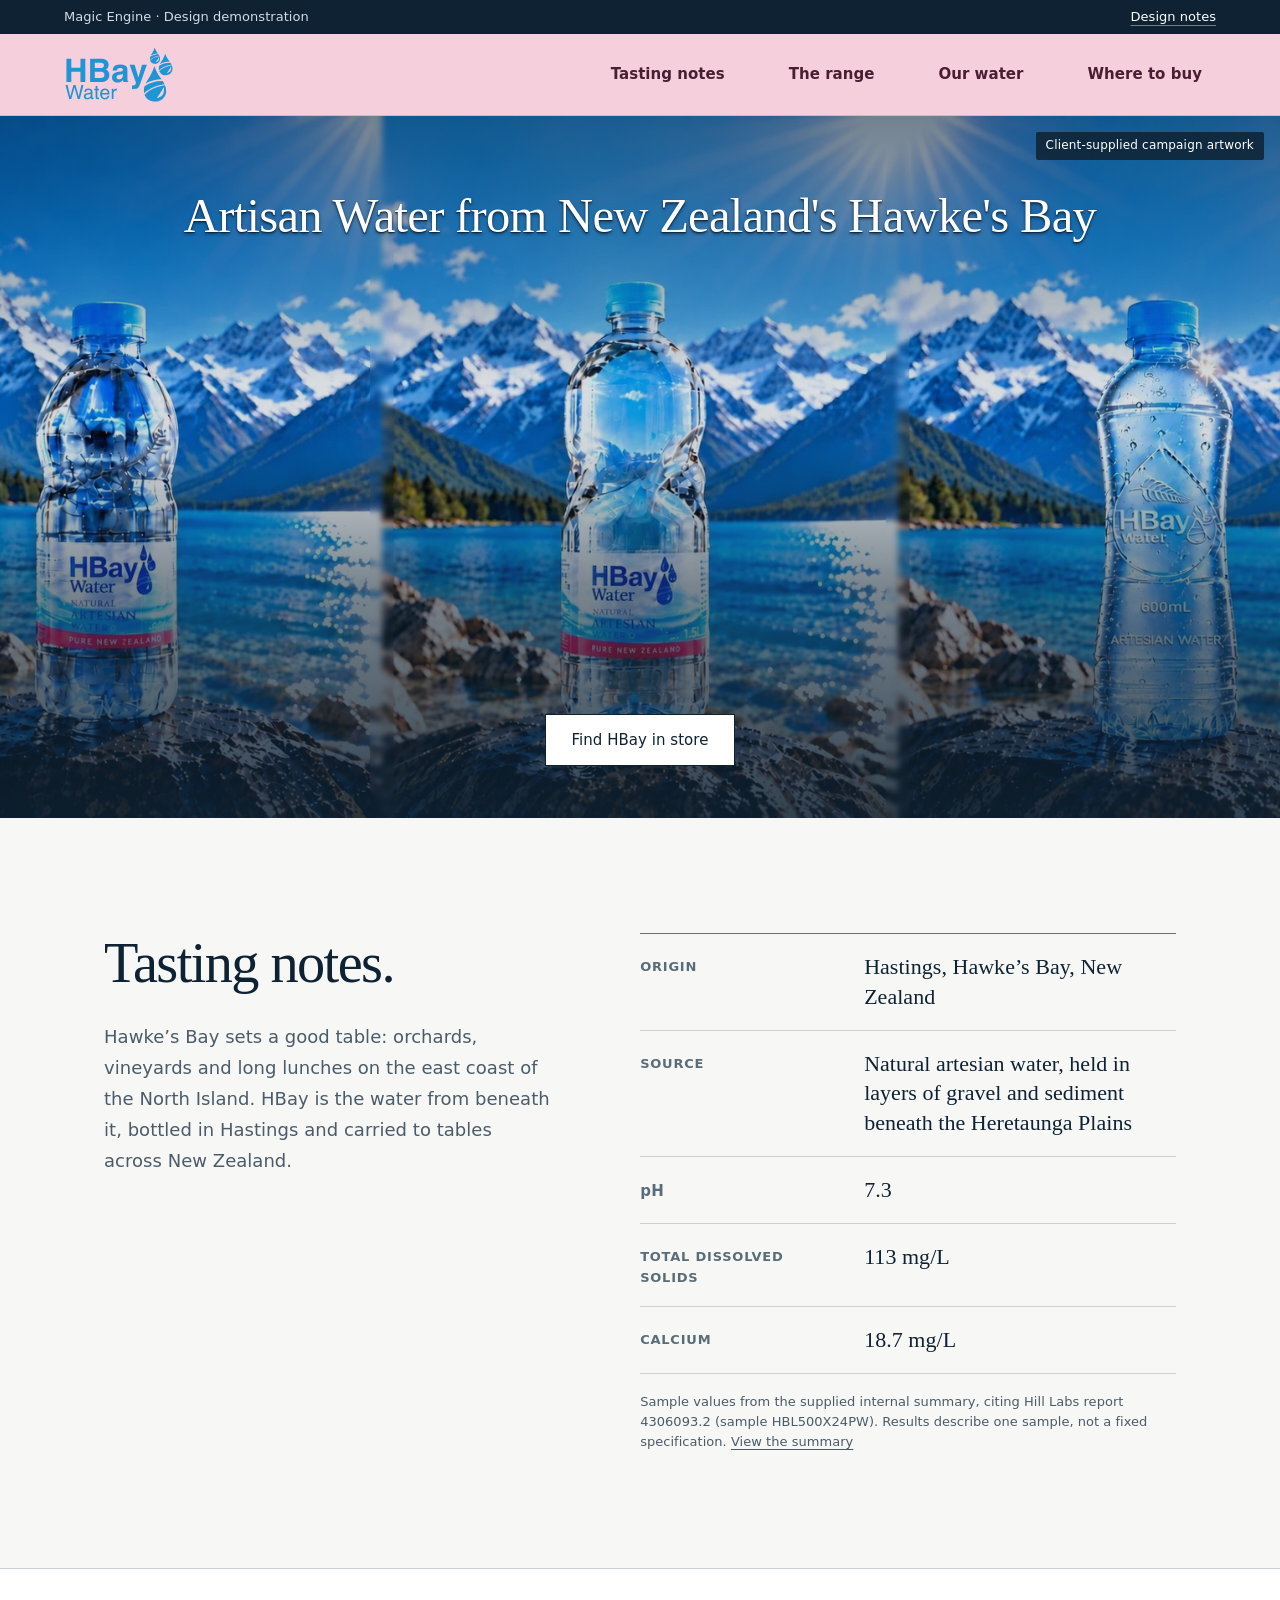
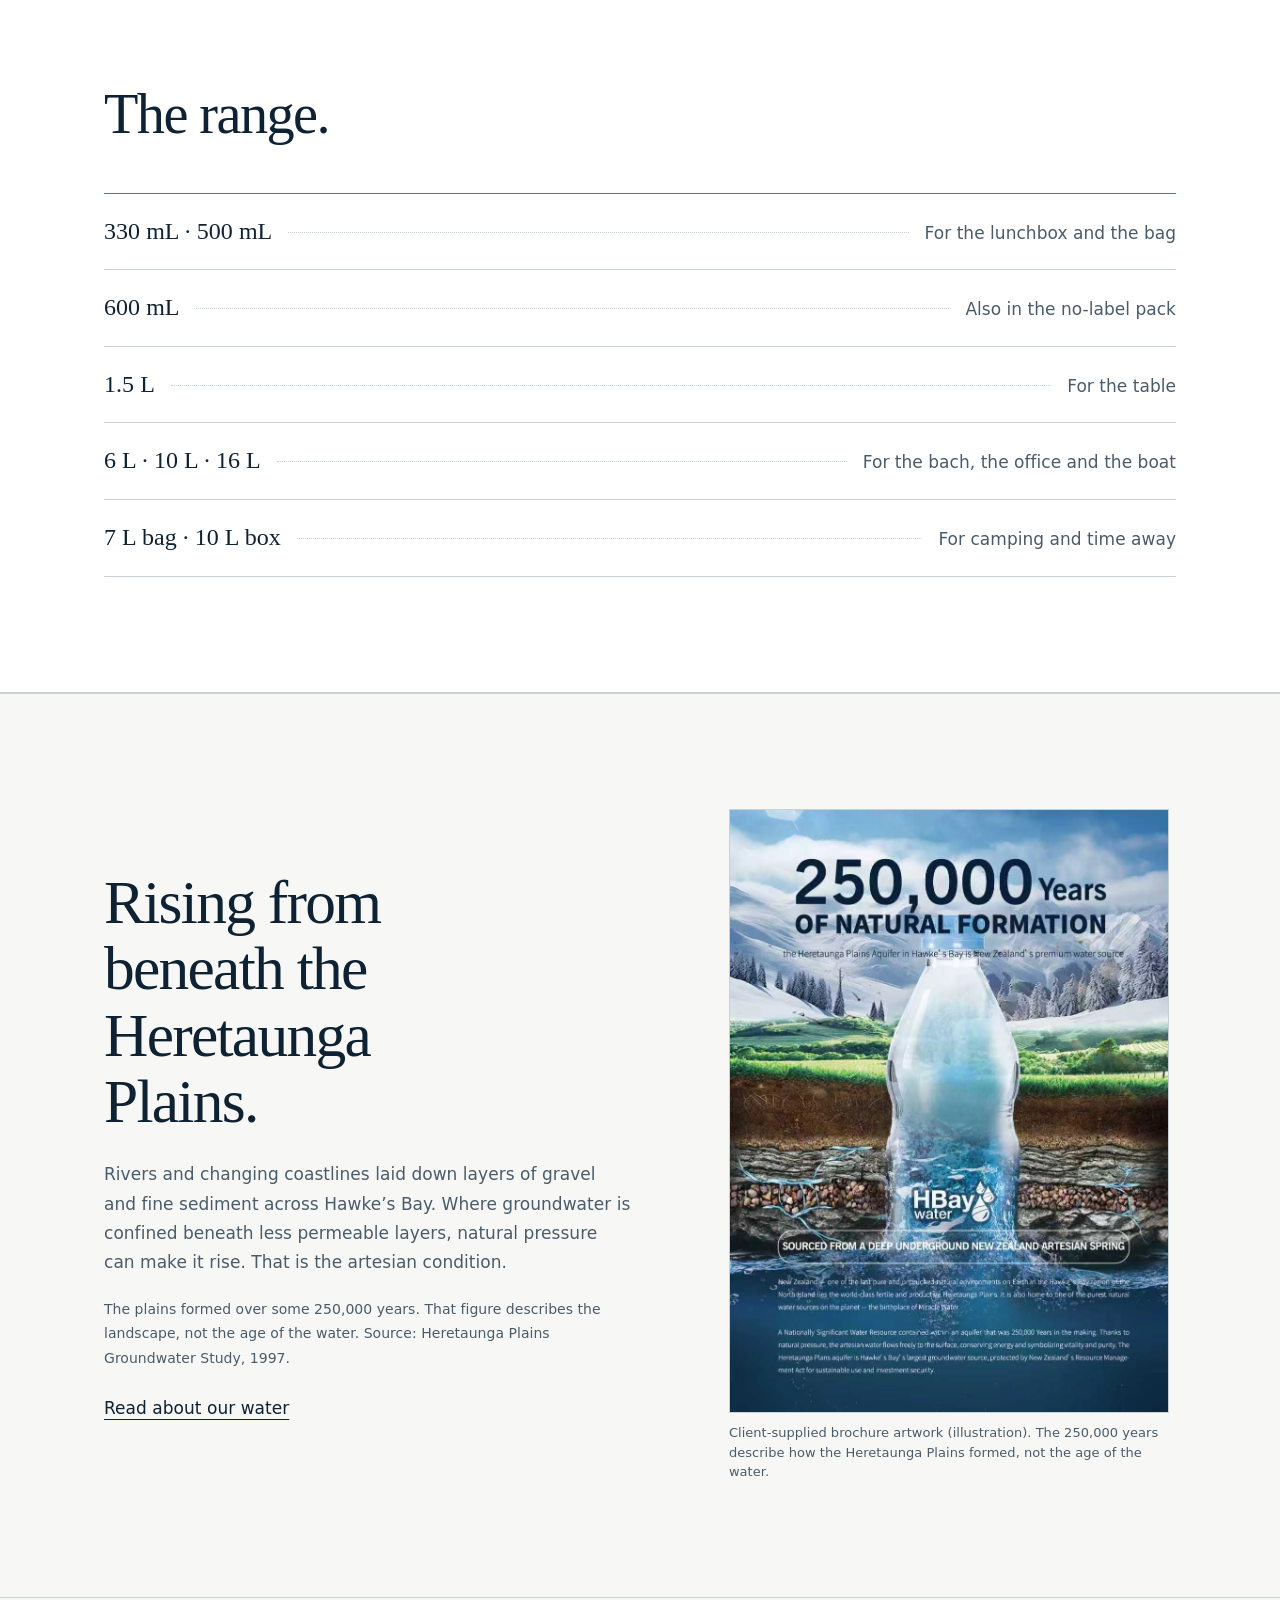
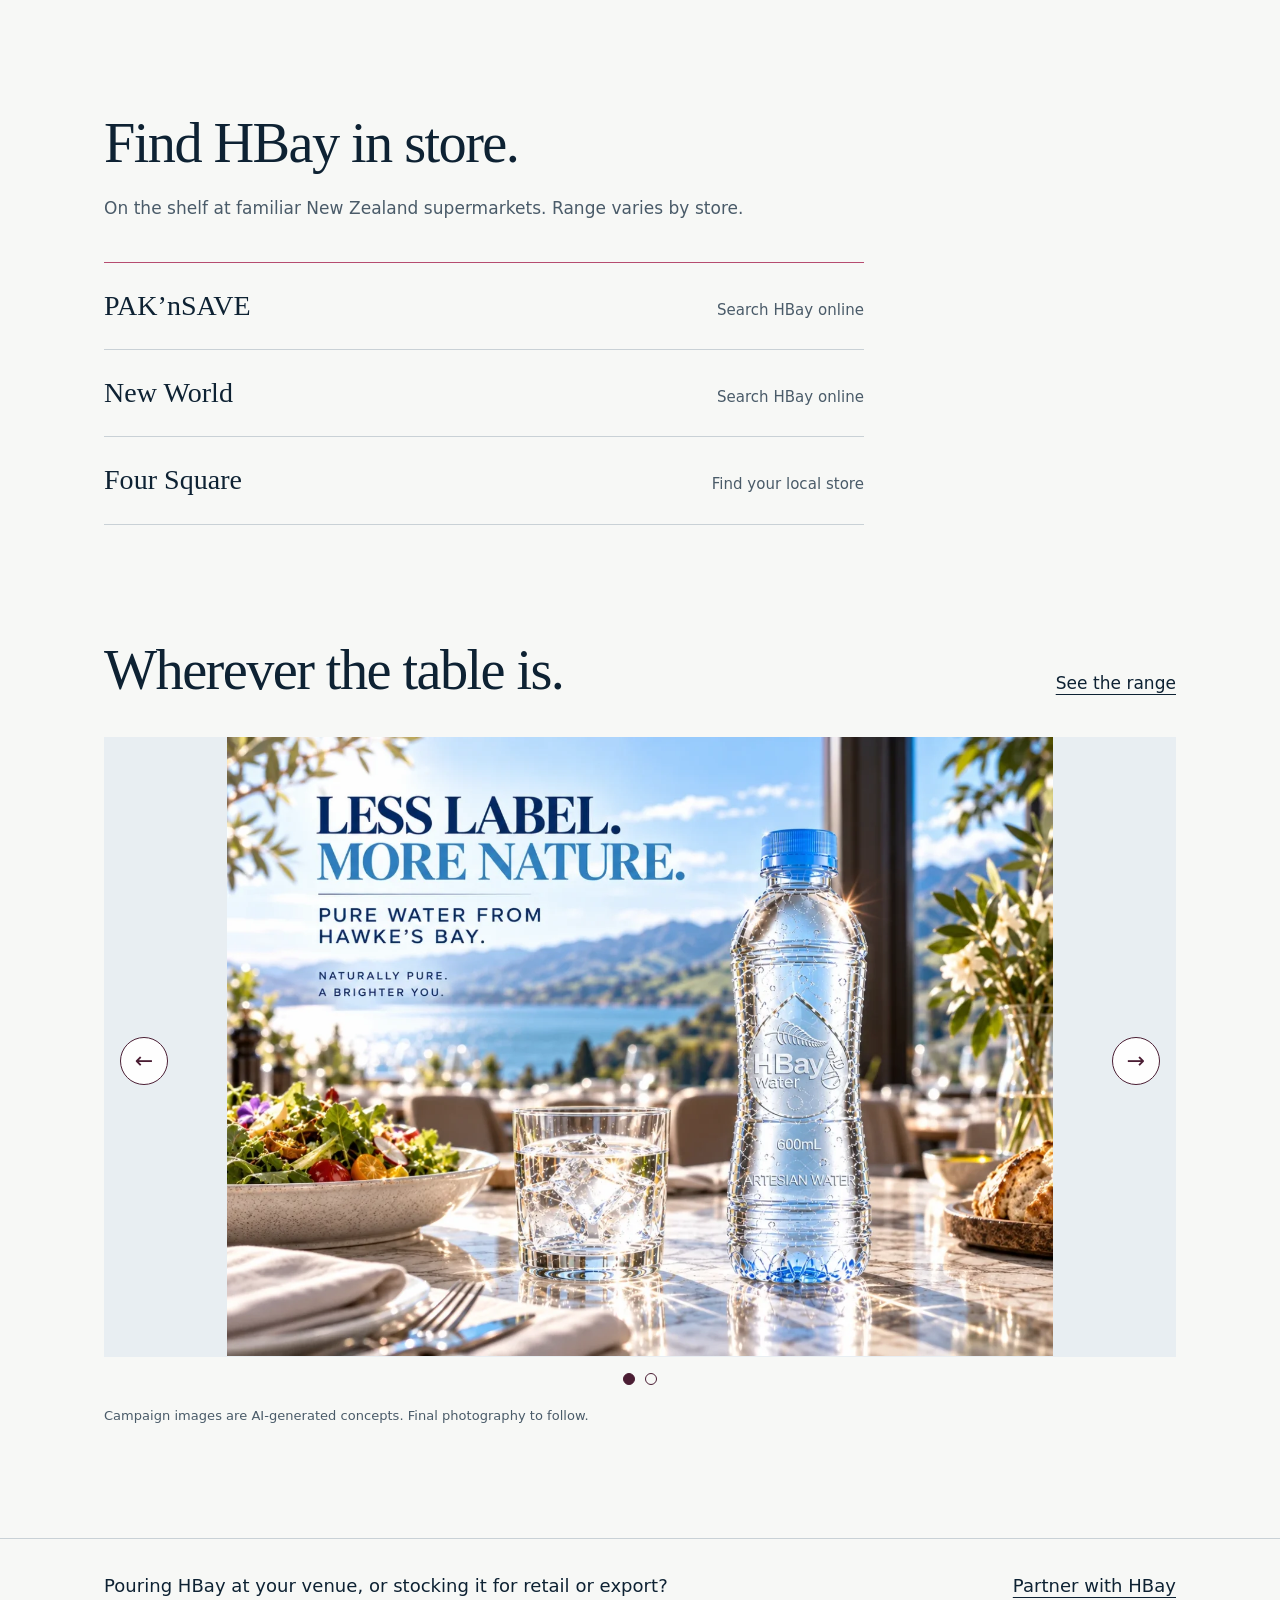
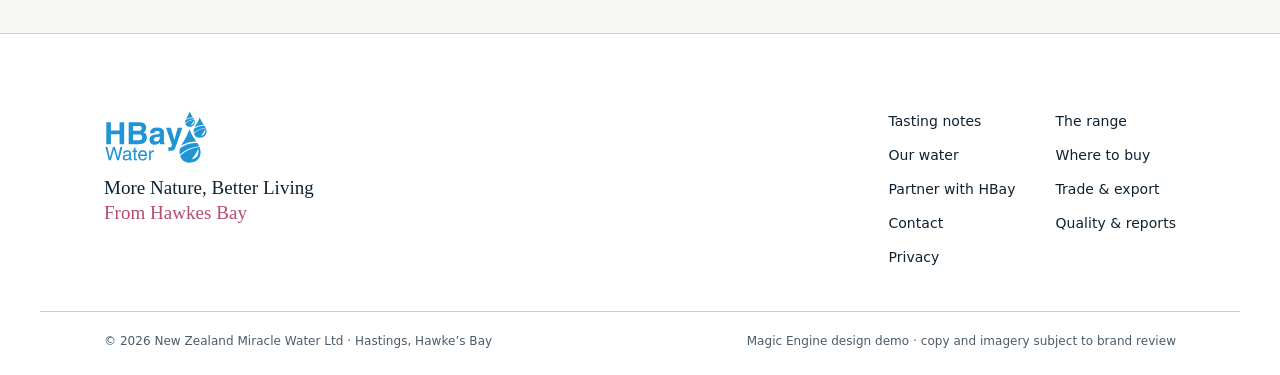
==== commit 027eebaa: "Merge pull request #8 from bigbigraydeng-maker/source-entry-art Home: source section uses the brochu" ====
--- a/design/index.html
+++ b/design/index.html
@@ -77,9 +77,11 @@
         <p class="aside">The plains formed over some 250,000 years. That figure describes the landscape, not the age of the water. Source: Heretaunga Plains Groundwater Study, 1997.</p>
         <a class="link" href="our-water.html">Read about our water</a>
       </div>
-      <figure class="source-map">
-        <img src="../research/previews/artesian.png" width="1600" height="1133" loading="lazy" alt="Regional map of known productive aquifer systems in Hawke’s Bay">
-        <figcaption>Regional aquifer context · supplied council map. It does not locate or certify an individual HBay well.</figcaption>
+      <figure class="source-art">
+        <a class="source-art-link" href="our-water.html" aria-label="Read about our water: 250,000 years of natural formation">
+          <img src="../assets/home/source-art.webp" width="931" height="1280" loading="lazy" decoding="async" alt="Illustration of a bottle of HBay water rising through layered rock beneath green plains and snow-capped mountains, titled 250,000 years of natural formation">
+        </a>
+        <figcaption>Client-supplied brochure artwork (illustration). The 250,000 years describe how the Heretaunga Plains formed, not the age of the water.</figcaption>
       </figure>
     </div>
   </section>
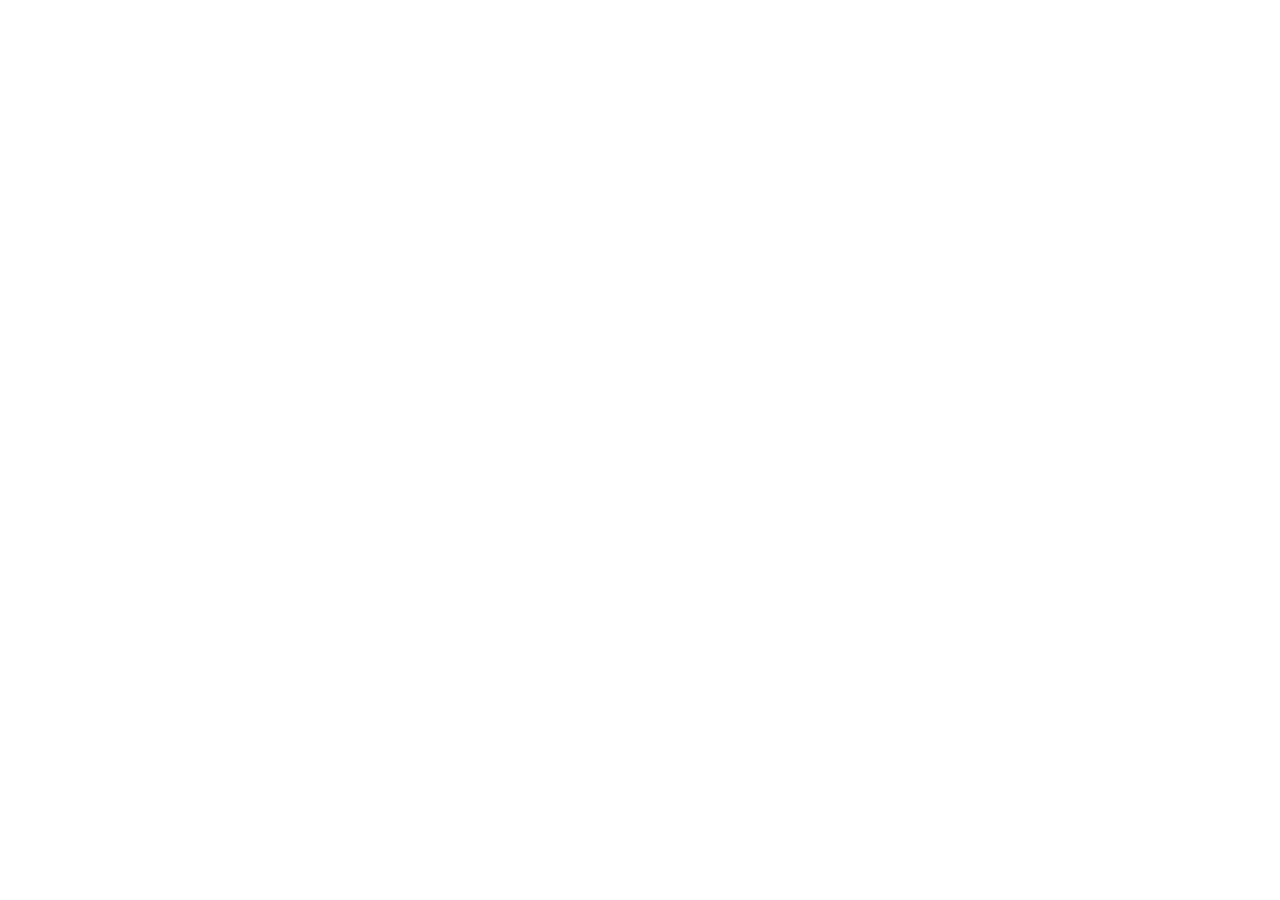
==== commit 2276d616: "Replace demo with HBay website V5 (from jundongGit/hbay-v5 cd764c8); serve on hbaywater.com Old page" ====
--- a/design/index.html
+++ b/design/index.html
@@ -1,156 +1 @@
-<!doctype html>
-<html lang="en-NZ">
-<head>
-<meta charset="utf-8">
-<meta name="viewport" content="width=device-width,initial-scale=1">
-<meta name="robots" content="noindex,nofollow">
-<title>HBay Water · More Nature, Better Living · From Hawkes Bay</title>
-<meta name="description" content="HBay natural artesian water, bottled in Hastings, Hawke’s Bay. Find it at PAK’nSAVE, New World and Four Square.">
-<link rel="stylesheet" href="home.css">
-<link rel="stylesheet" href="wine-world.css">
-</head>
-<body class="home-page">
-<div class="demo-bar"><span>Magic Engine · Design demonstration</span><a href="review.html">Design notes</a></div>
-
-<header class="nav">
-  <a class="nav-logo" href="index.html" aria-label="HBay Water home"><img src="../assets/brand/hbay-logo.svg" alt="HBay Water" width="132" height="69"></a>
-  <nav class="nav-links" id="nav-links" aria-label="Main">
-    <a href="#notes">Tasting notes</a>
-    <a href="products.html">The range</a>
-    <a href="our-water.html">Our water</a>
-    <a href="#buy">Where to buy</a>
-  </nav>
-  <button class="nav-toggle" type="button" aria-controls="nav-links" aria-expanded="false">Menu</button>
-</header>
-
-<main>
-  <section class="hero" aria-labelledby="hero-title">
-    <img class="hero-photo" src="../assets/home/hbay-client-hero-clean.webp" width="1877" height="838" fetchpriority="high" alt="Three HBay Water bottles against an alpine lake landscape">
-    <div class="hero-copy">
-      <h1 id="hero-title" class="hero-title-overlay">Artisan Water from New Zealand's Hawke's Bay</h1>
-      <div class="hero-side">
-        <div class="hero-actions">
-          <a class="btn" href="#buy">Find HBay in store</a>
-        </div>
-      </div>
-    </div>
-    <p class="credit">Client-supplied campaign artwork</p>
-  </section>
-
-  <section class="notes" id="notes" aria-labelledby="notes-title">
-    <div class="wrap notes-grid">
-      <div class="notes-intro">
-        <h2 id="notes-title">Tasting notes.</h2>
-        <p>Hawke’s Bay sets a good table: orchards, vineyards and long lunches on the east coast of the North Island. HBay is the water from beneath it, bottled in Hastings and carried to tables across New Zealand.</p>
-      </div>
-      <div>
-        <dl class="sheet">
-          <div><dt>Origin</dt><dd>Hastings, Hawke’s Bay, New Zealand</dd></div>
-          <div><dt>Source</dt><dd>Natural artesian water, held in layers of gravel and sediment beneath the Heretaunga Plains</dd></div>
-          <div><dt class="raw">pH</dt><dd>7.3</dd></div>
-          <div><dt>Total dissolved solids</dt><dd>113 mg/L</dd></div>
-          <div><dt>Calcium</dt><dd>18.7 mg/L</dd></div>
-        </dl>
-        <p class="sheet-note">Sample values from the supplied internal summary, citing Hill Labs report 4306093.2 (sample HBL500X24PW). Results describe one sample, not a fixed specification. <a href="reports.html?doc=water">View the summary</a></p>
-      </div>
-    </div>
-  </section>
-
-  <section class="list" id="list" aria-labelledby="list-title"><span id="range" class="anchor"></span>
-    <div class="wrap">
-      <h2 id="list-title">The range.</h2>
-      <ol class="menu">
-        <li><span class="item">330 mL · 500 mL</span><span class="dots" aria-hidden="true"></span><span class="use">For the lunchbox and the bag</span></li>
-        <li><span class="item">600 mL</span><span class="dots" aria-hidden="true"></span><span class="use">Also in the no-label pack</span></li>
-        <li><span class="item">1.5 L</span><span class="dots" aria-hidden="true"></span><span class="use">For the table</span></li>
-        <li><span class="item">6 L · 10 L · 16 L</span><span class="dots" aria-hidden="true"></span><span class="use">For the bach, the office and the boat</span></li>
-        <li><span class="item">7 L bag · 10 L box</span><span class="dots" aria-hidden="true"></span><span class="use">For camping and time away</span></li>
-      </ol>
-    </div>
-  </section>
-
-  <section class="source" aria-labelledby="source-title"><span id="water" class="anchor"></span><span id="story" class="anchor"></span>
-    <div class="wrap source-grid">
-      <div class="source-copy">
-        <h2 id="source-title">Rising from beneath the Heretaunga Plains.</h2>
-        <p>Rivers and changing coastlines laid down layers of gravel and fine sediment across Hawke’s Bay. Where groundwater is confined beneath less permeable layers, natural pressure can make it rise. That is the artesian condition.</p>
-        <p class="aside">The plains formed over some 250,000 years. That figure describes the landscape, not the age of the water. Source: Heretaunga Plains Groundwater Study, 1997.</p>
-        <a class="link" href="our-water.html">Read about our water</a>
-      </div>
-      <figure class="source-art">
-        <a class="source-art-link" href="our-water.html" aria-label="Read about our water: 250,000 years of natural formation">
-          <img src="../assets/home/source-art.webp" width="931" height="1280" loading="lazy" decoding="async" alt="Illustration of a bottle of HBay water rising through layered rock beneath green plains and snow-capped mountains, titled 250,000 years of natural formation">
-        </a>
-        <figcaption>Client-supplied brochure artwork (illustration). The 250,000 years describe how the Heretaunga Plains formed, not the age of the water.</figcaption>
-      </figure>
-    </div>
-  </section>
-
-  <section class="buy" id="buy" aria-labelledby="buy-title">
-    <div class="wrap buy-wrap">
-      <div>
-        <h2 id="buy-title">Find HBay in store.</h2>
-        <p class="buy-intro">On the shelf at familiar New Zealand supermarkets. Range varies by store.</p>
-        <ul class="stores">
-          <li><a href="https://www.paknsave.co.nz/shop/search?pg=1&amp;q=hbay" target="_blank" rel="noopener"><span>PAK’nSAVE</span><small>Search HBay online</small></a></li>
-          <li><a href="https://www.newworld.co.nz/shop/search?pg=1&amp;q=hbay" target="_blank" rel="noopener"><span>New World</span><small>Search HBay online</small></a></li>
-          <li><a href="https://www.foursquare.co.nz/store-finder" target="_blank" rel="noopener"><span>Four Square</span><small>Find your local store</small></a></li>
-        </ul>
-      </div>
-    </div>
-  </section>
-
-  <section class="moments" id="table" aria-labelledby="moments-title" aria-roledescription="carousel">
-    <div class="wrap moments-head">
-      <h2 id="moments-title">Wherever the table is.</h2>
-      <a class="link" href="products.html">See the range</a>
-    </div>
-    <div class="wrap">
-      <div class="slider" data-slider>
-        <div class="slides" tabindex="0" aria-live="polite">
-          <figure class="slide" role="group" aria-roledescription="slide" aria-label="1 of 2"><img src="../assets/slides/less-label.webp" width="1400" height="1050" loading="lazy" decoding="async" alt="HBay 600 mL no-label bottle beside a glass of ice water on a restaurant table with a bay view"></figure>
-          <figure class="slide" role="group" aria-roledescription="slide" aria-label="2 of 2"><img src="../assets/slides/family-table.webp" width="1000" height="1333" loading="lazy" decoding="async" alt="A family sharing a lakeside lunch with a 1.5 L bottle of HBay water on the table"></figure>
-        </div>
-        <button class="slider-btn prev" type="button" aria-label="Previous slide">&#8592;</button>
-        <button class="slider-btn next" type="button" aria-label="Next slide">&#8594;</button>
-        <div class="slider-dots" role="tablist" aria-label="Choose slide"><button type="button" role="tab" aria-selected="true" aria-label="Slide 1"></button><button type="button" role="tab" aria-selected="false" aria-label="Slide 2"></button></div>
-      </div>
-      <p class="credit-line">Campaign images are AI-generated concepts. Final photography to follow.</p>
-    </div>
-  </section>
-
-  <aside class="trade">
-    <div class="wrap trade-row">
-      <p>Pouring HBay at your venue, or stocking it for retail or export?</p>
-      <a class="link" href="partner.html">Partner with HBay</a>
-    </div>
-  </aside>
-</main>
-
-<footer class="footer">
-  <div class="wrap footer-row">
-    <div>
-      <img src="../assets/brand/hbay-logo.svg" alt="HBay Water" width="110" height="58">
-      <p class="footer-slogan">More Nature, Better Living<br><span>From Hawkes Bay</span></p>
-    </div>
-    <nav aria-label="Footer">
-      <a href="#notes">Tasting notes</a>
-      <a href="products.html">The range</a>
-      <a href="our-water.html">Our water</a>
-      <a href="#buy">Where to buy</a>
-      <a href="partner.html">Partner with HBay</a>
-      <a href="trade-export.html">Trade &amp; export</a>
-      <a href="contact.html">Contact</a>
-      <a href="reports.html?doc=water">Quality &amp; reports</a>
-      <a href="privacy.html">Privacy</a>
-    </nav>
-  </div>
-  <div class="wrap footer-base">
-    <span>© 2026 New Zealand Miracle Water Ltd · Hastings, Hawke’s Bay</span>
-    <span>Magic Engine design demo · copy and imagery subject to brand review</span>
-  </div>
-</footer>
-
-<script src="site.js" defer></script>
-</body>
-</html>
+<!doctype html><html lang="en"><head><meta charset="utf-8"><meta name="robots" content="noindex,nofollow"><meta http-equiv="refresh" content="0;url=/"><link rel="canonical" href="/"><title>HBay Water</title></head><body><a href="/">HBay Water</a></body></html>
